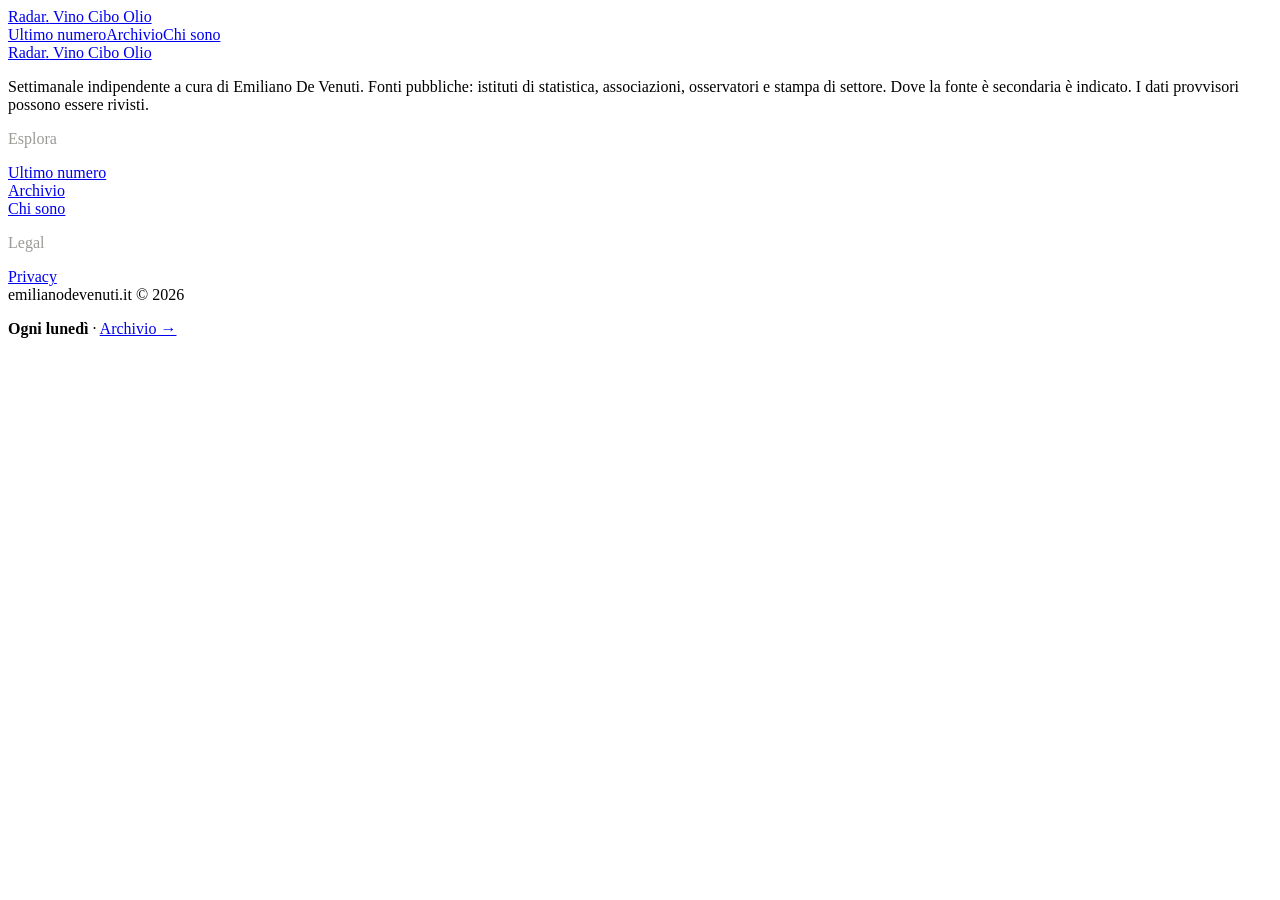
==== index.html @ ab6013a5 "Sito Radar: pagine principali" ====
<!doctype html>
<html lang="it">
<head>
<meta charset="utf-8">
<meta name="viewport" content="width=device-width,initial-scale=1,viewport-fit=cover">
<title>Radar · Vino Cibo Olio — Emiliano De Venuti</title>
<link rel="icon" href="data:image/svg+xml,%3Csvg xmlns=%27http://www.w3.org/2000/svg%27 viewBox=%270 0 32 32%27%3E%3Crect width=%2732%27 height=%2732%27 rx=%276%27 fill=%27%23fb3910%27/%3E%3Ctext x=%2716%27 y=%2723%27 font-family=%27Arial%27 font-weight=%27900%27 font-size=%2720%27 fill=%27white%27 text-anchor=%27middle%27%3ER%3C/text%3E%3C/svg%3E">
<meta property="og:title" content="Radar · Vino Cibo Olio">
<meta property="og:description" content="Ogni lunedì i numeri del mercato e la lettura di come cambia chi compra. A cura di Emiliano De Venuti.">
<meta name="description" content="Ogni lunedì i numeri della settimana su vino, cibo, olio d'oliva e turismo del gusto in Italia. Ogni dato con fonte e link. A cura di Emiliano De Venuti.">
<link rel="stylesheet" href="assets/style.css">
</head>
<body class="v-b">
<header class="top"><div class="wrap">
  <a class="brand" href="#">Radar<span>.</span> Vino Cibo Olio</a>
  <nav class="nav"><a href="#" aria-current="page">Ultimo numero</a><a href="#archivio">Archivio</a><a class="opt" href="chi-sono.html">Chi sono</a></nav>
</div></header>
<main id="main"></main>
<footer><div class="wrap">
  <div><a class="brand" href="#">Radar<span style="color:var(--accent)">.</span> Vino Cibo Olio</a>
  <p>Settimanale indipendente a cura di Emiliano De Venuti. Fonti pubbliche: istituti di statistica, associazioni, osservatori e stampa di settore. Dove la fonte è secondaria è indicato. I dati provvisori possono essere rivisti.</p></div>
  <div><div class="lab" style="color:#9a9a96">Esplora</div><p><a href="#">Ultimo numero</a><br><a href="#archivio">Archivio</a><br><a href="chi-sono.html">Chi sono</a></p></div>
  <div><div class="lab" style="color:#9a9a96">Legal</div><p><a href="privacy.html">Privacy</a><br>emilianodevenuti.it © 2026</p></div>
</div></footer>
<div class="bar"><div class="wrap"><span><b>Ogni lunedì</b> <span class="opt">· <span id="bar-no"></span></span></span><a href="#archivio">Archivio →</a></div></div>
<script src="assets/app.js"></script>
</body>
</html>
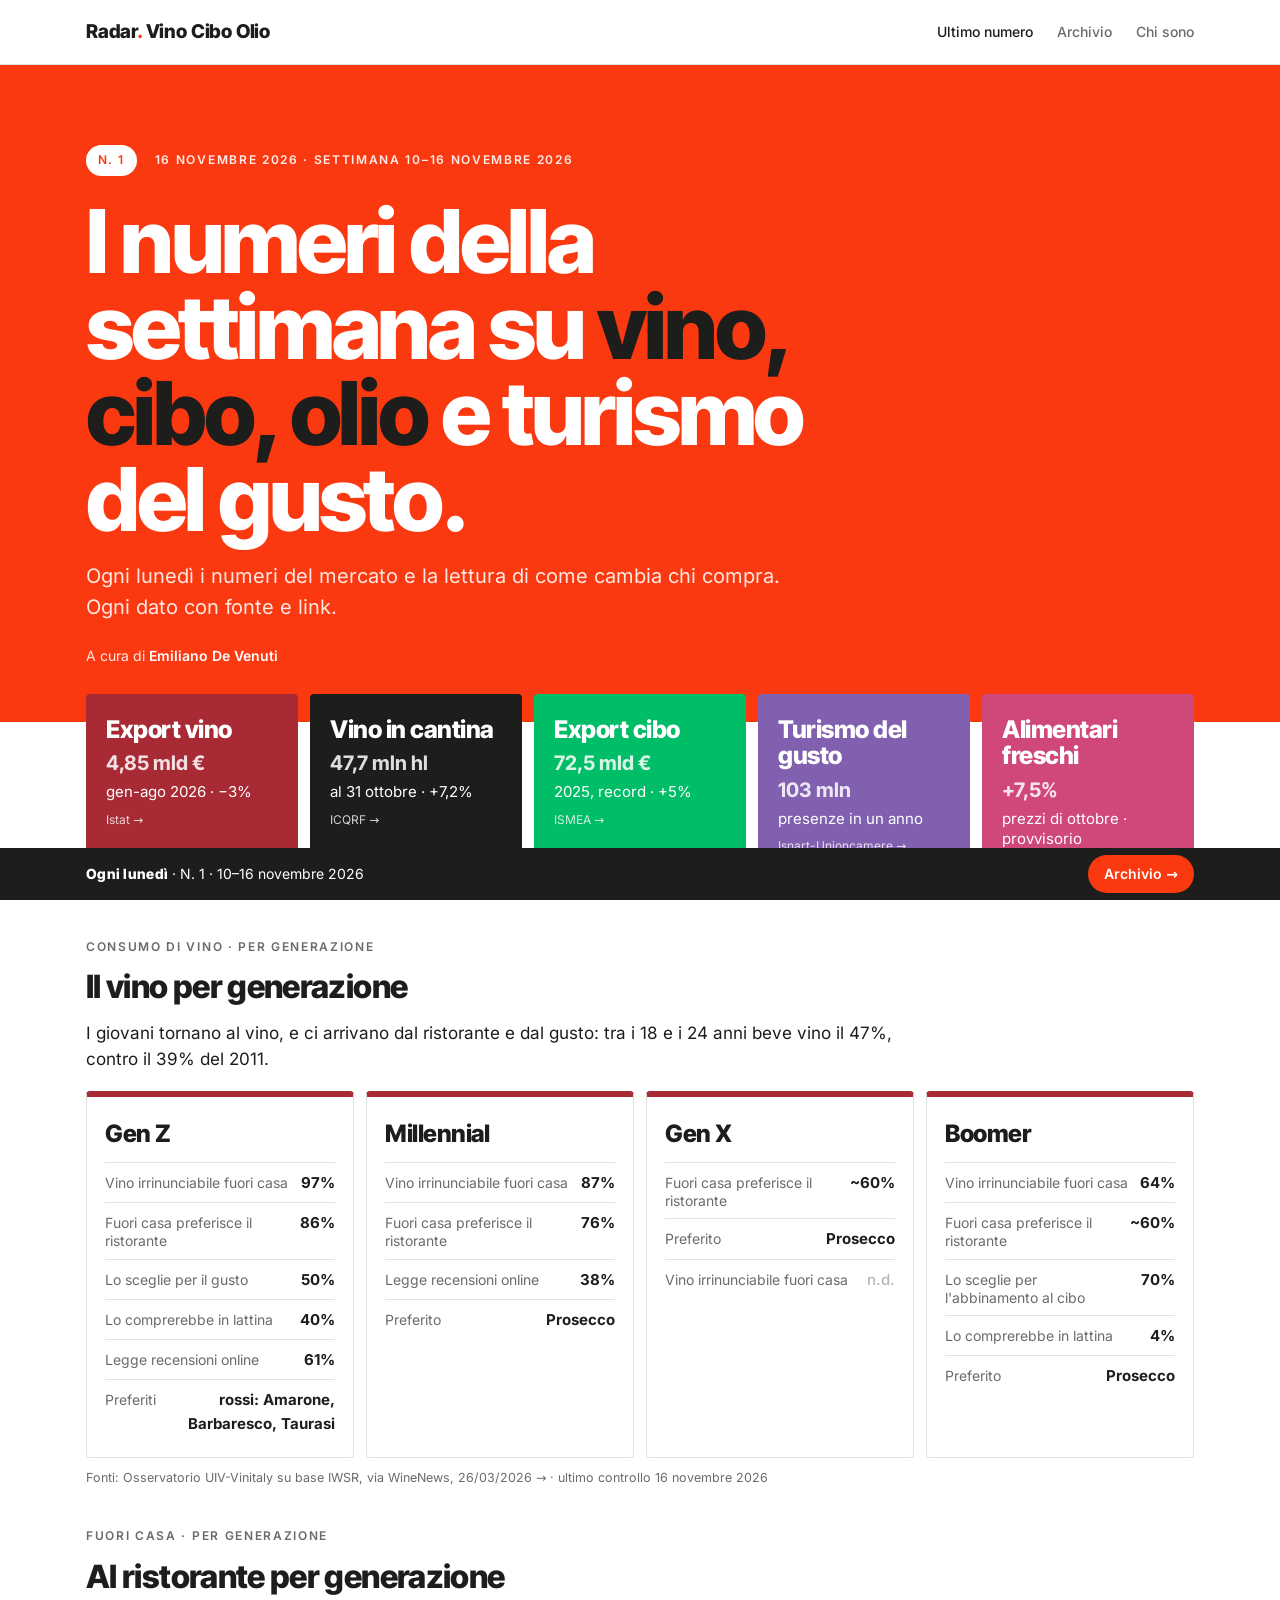
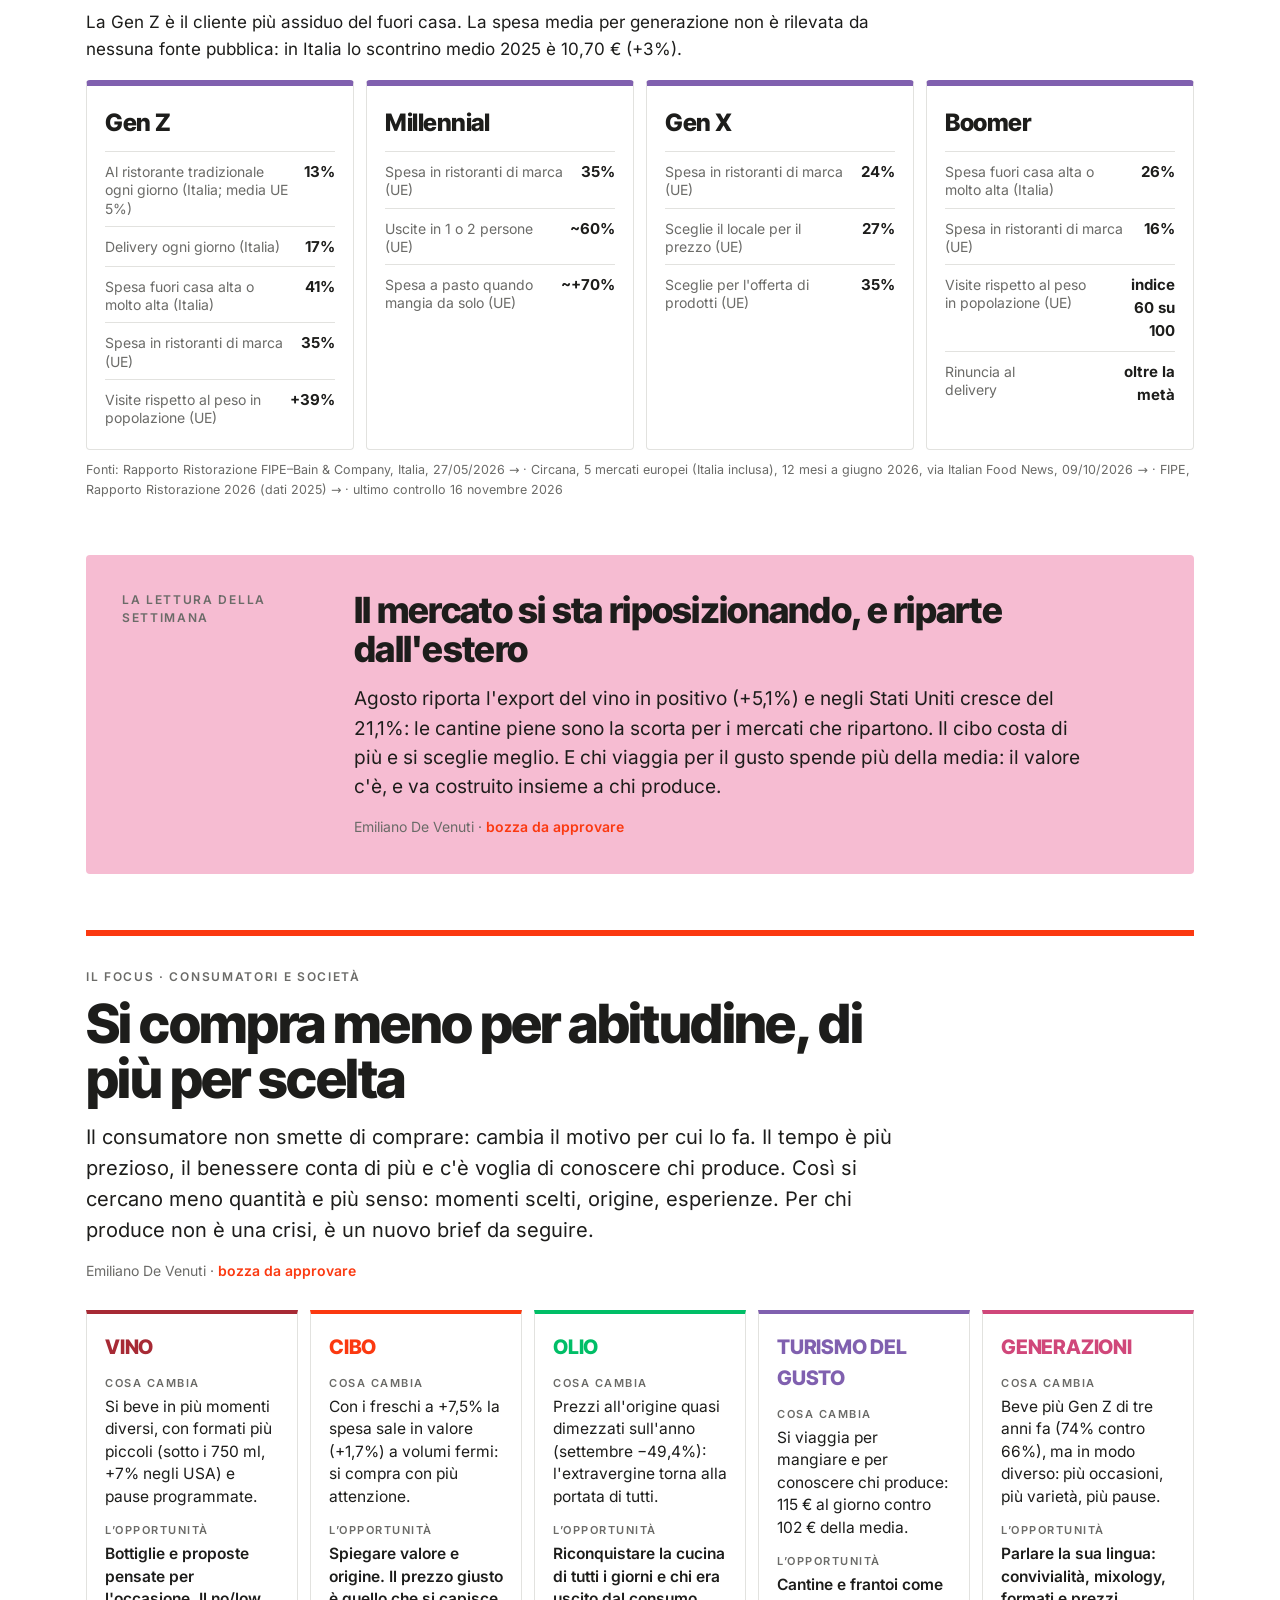
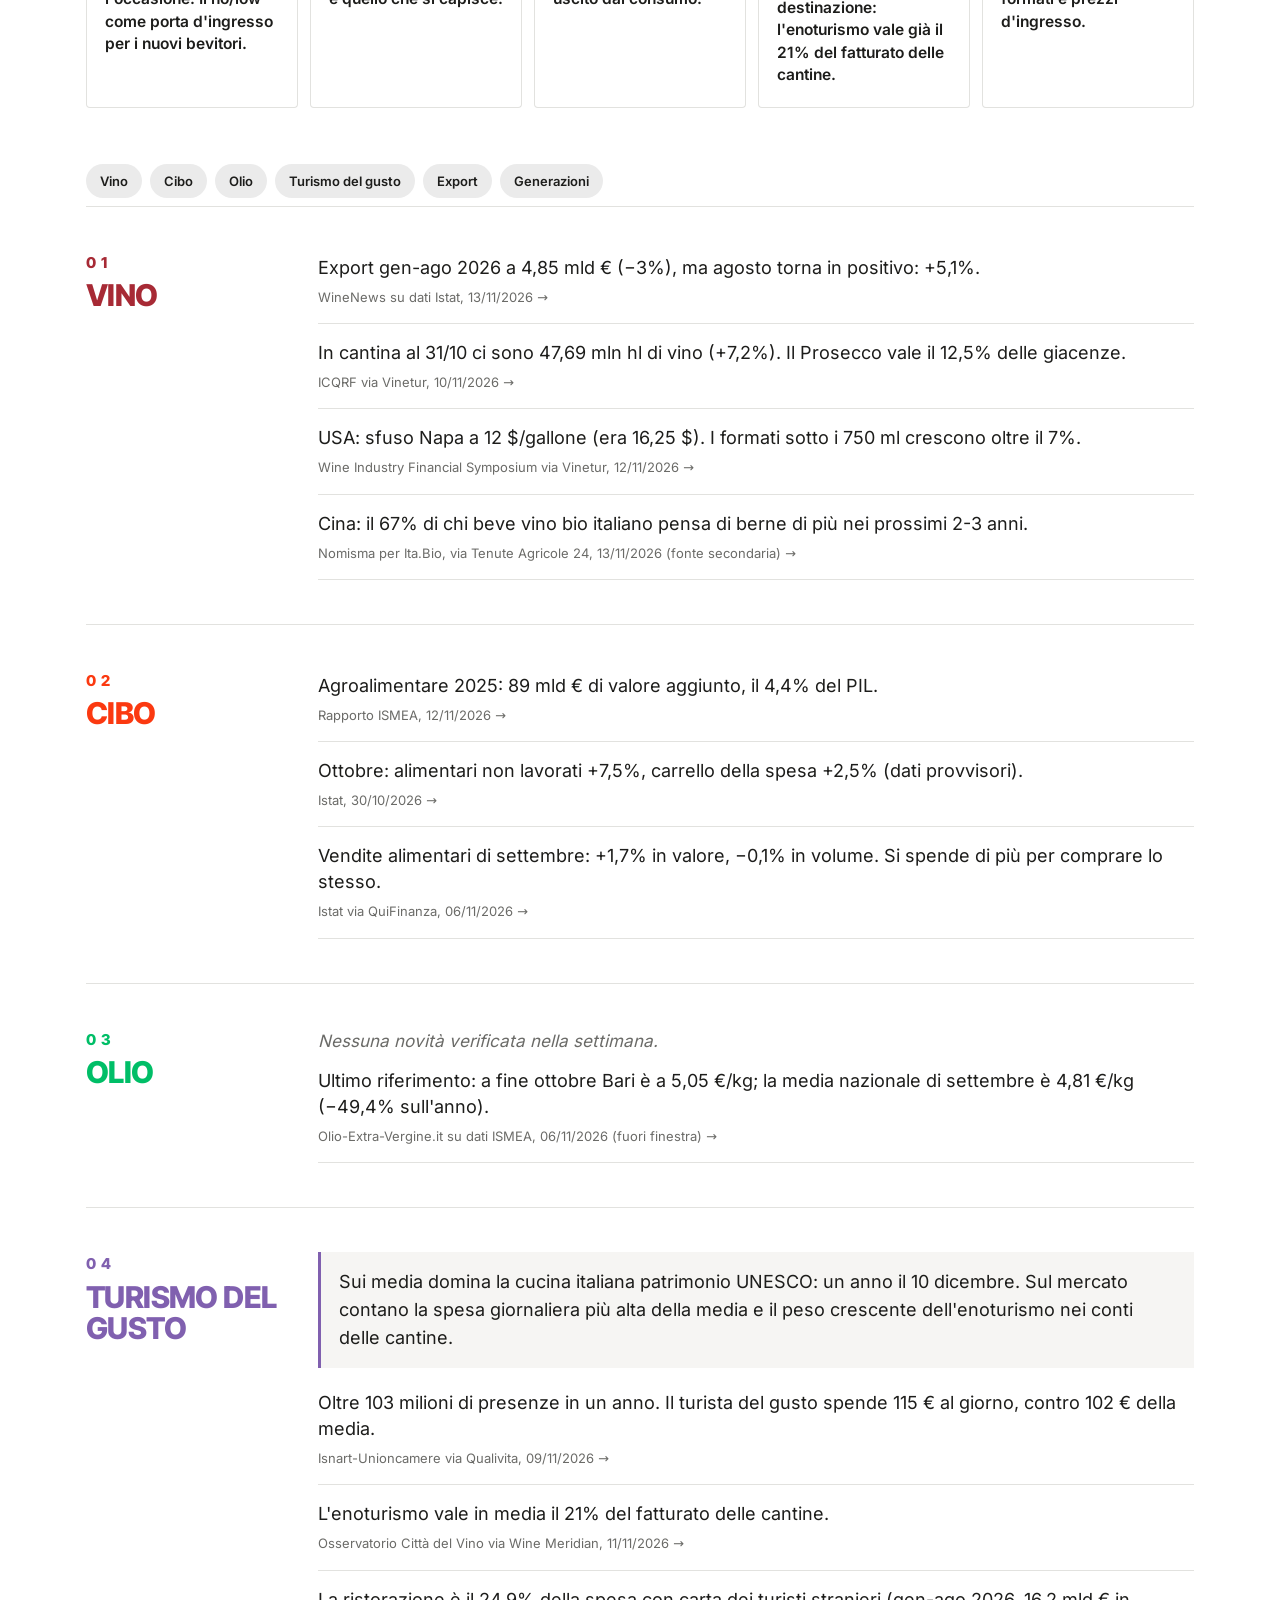
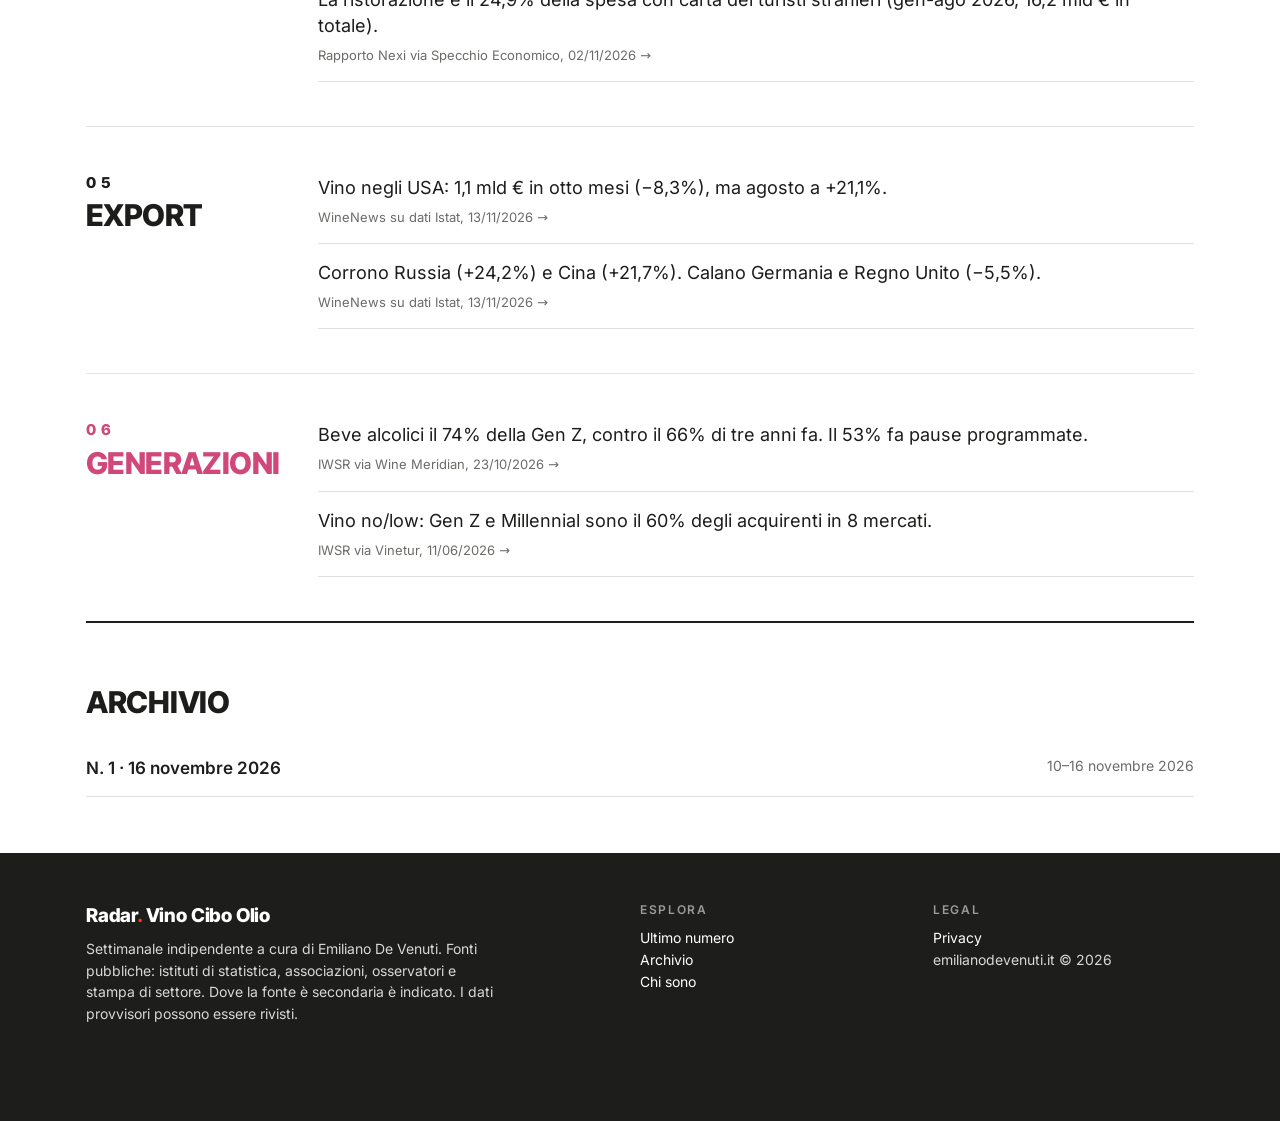
==== commit d7be2021: "Radar: aggiornamento dal foglio 2026-11-17T17:13Z" ====
--- a/index.html
+++ b/index.html
@@ -3,26 +3,192 @@
 <head>
 <meta charset="utf-8">
 <meta name="viewport" content="width=device-width,initial-scale=1,viewport-fit=cover">
-<title>Radar · Vino Cibo Olio — Emiliano De Venuti</title>
+<title>Radar · Vino Cibo Olio — mercato del vino, olio, cibo e turismo del gusto ogni lunedì</title>
 <link rel="icon" href="data:image/svg+xml,%3Csvg xmlns=%27http://www.w3.org/2000/svg%27 viewBox=%270 0 32 32%27%3E%3Crect width=%2732%27 height=%2732%27 rx=%276%27 fill=%27%23fb3910%27/%3E%3Ctext x=%2716%27 y=%2723%27 font-family=%27Arial%27 font-weight=%27900%27 font-size=%2720%27 fill=%27white%27 text-anchor=%27middle%27%3ER%3C/text%3E%3C/svg%3E">
-<meta property="og:title" content="Radar · Vino Cibo Olio">
-<meta property="og:description" content="Ogni lunedì i numeri del mercato e la lettura di come cambia chi compra. A cura di Emiliano De Venuti.">
-<meta name="description" content="Ogni lunedì i numeri della settimana su vino, cibo, olio d'oliva e turismo del gusto in Italia. Ogni dato con fonte e link. A cura di Emiliano De Venuti.">
+<!--seo-->
+<meta name="description" content="Ogni lunedì i numeri del mercato del vino, dell&#x27;agroalimentare, dell&#x27;olio d&#x27;oliva e del turismo del gusto in Italia, con la lettura di come cambiano i consumatori, generazione per generazione. Ogni dato con fonte e link. A cura di Emiliano De Venuti.">
+<meta name="keywords" content="mercato del vino, consumi di vino in Italia, export vino italiano, prezzo olio extravergine, mercato olio d&#x27;oliva, consumi alimentari, agroalimentare italiano, turismo enogastronomico, enoturismo, turismo del gusto, Gen Z e vino, consumi per generazione, ristorazione e consumi fuori casa, tendenze di consumo, comportamento del consumatore">
+<meta name="author" content="Emiliano De Venuti">
+<meta name="robots" content="index,follow">
+<link rel="canonical" href="https://emilianodevenuti.it/">
+<link rel="alternate" hreflang="it" href="https://emilianodevenuti.it/">
+<meta property="og:site_name" content="Radar · Vino Cibo Olio">
+<meta property="og:locale" content="it_IT">
+<meta property="og:type" content="website">
+<meta property="og:title" content="Radar · Vino Cibo Olio — mercato del vino, olio, cibo e turismo del gusto ogni lunedì">
+<meta property="og:description" content="Ogni lunedì i numeri del mercato del vino, dell&#x27;agroalimentare, dell&#x27;olio d&#x27;oliva e del turismo del gusto in Italia, con la lettura di come cambiano i consumatori, generazione per generazione. Ogni dato con fonte e link. A cura di Emiliano De Venuti.">
+<meta property="og:url" content="https://emilianodevenuti.it/">
+<meta property="og:image" content="https://emilianodevenuti.it/assets/og.png">
+<meta property="og:image:width" content="1200">
+<meta property="og:image:height" content="630">
+<meta name="twitter:card" content="summary_large_image">
+<meta name="twitter:title" content="Radar · Vino Cibo Olio — mercato del vino, olio, cibo e turismo del gusto ogni lunedì">
+<meta name="twitter:description" content="Ogni lunedì i numeri del mercato del vino, dell&#x27;agroalimentare, dell&#x27;olio d&#x27;oliva e del turismo del gusto in Italia, con la lettura di come cambiano i consumatori, generazione per generazione. Ogni dato con fonte e link. A cura di Emiliano De Venuti.">
+<meta name="twitter:image" content="https://emilianodevenuti.it/assets/og.png">
+<link rel="sitemap" type="application/xml" href="https://emilianodevenuti.it/sitemap.xml">
+<script type="application/ld+json">[{"@context": "https://schema.org", "@type": "WebSite", "name": "Radar · Vino Cibo Olio", "url": "https://emilianodevenuti.it/", "inLanguage": "it-IT", "description": "Ogni lunedì i numeri del mercato del vino, dell'agroalimentare, dell'olio d'oliva e del turismo del gusto in Italia, con la lettura di come cambiano i consumatori, generazione per generazione. Ogni dato con fonte e link. A cura di Emiliano De Venuti.", "author": {"@type": "Person", "name": "Emiliano De Venuti", "url": "https://emilianodevenuti.it/chi-sono.html"}}, {"@context": "https://schema.org", "@type": "NewsArticle", "headline": "Radar N. 1 · 10–16 novembre 2026: export vino, vino in cantina, export cibo", "description": "Agosto riporta l'export del vino in positivo (+5,1%) e negli Stati Uniti cresce del 21,1%: le cantine piene sono la scorta per i mercati che ripartono. Il…", "url": "https://emilianodevenuti.it/numeri/n-2026-11-16.html", "mainEntityOfPage": "https://emilianodevenuti.it/numeri/n-2026-11-16.html", "inLanguage": "it-IT", "datePublished": "2026-11-16", "dateModified": "2026-11-16", "author": {"@type": "Person", "name": "Emiliano De Venuti", "url": "https://emilianodevenuti.it/chi-sono.html"}, "publisher": {"@type": "Person", "name": "Emiliano De Venuti"}, "image": "https://emilianodevenuti.it/assets/og.png", "isPartOf": {"@type": "Periodical", "name": "Radar · Vino Cibo Olio", "url": "https://emilianodevenuti.it/"}, "keywords": "mercato del vino, consumi di vino in Italia, export vino italiano, prezzo olio extravergine, mercato olio d'oliva, consumi alimentari, agroalimentare italiano, turismo enogastronomico, enoturismo, turismo del gusto, Gen Z e vino, consumi per generazione, ristorazione e consumi fuori casa, tendenze di consumo, comportamento del consumatore"}]</script>
+<!--/seo-->
 <link rel="stylesheet" href="assets/style.css">
 </head>
 <body class="v-b">
 <header class="top"><div class="wrap">
-  <a class="brand" href="#">Radar<span>.</span> Vino Cibo Olio</a>
-  <nav class="nav"><a href="#" aria-current="page">Ultimo numero</a><a href="#archivio">Archivio</a><a class="opt" href="chi-sono.html">Chi sono</a></nav>
+  <a class="brand" href="index.html">Radar<span>.</span> Vino Cibo Olio</a>
+  <nav class="nav"><a href="index.html" aria-current="page">Ultimo numero</a><a href="index.html#archivio">Archivio</a><a class="opt" href="chi-sono.html">Chi sono</a></nav>
 </div></header>
-<main id="main"></main>
+<main id="main">
+<section class="hero"><div class="wrap">
+<div class="kick"><span class="pill">N. 1</span><span class="lab">16 novembre 2026 · settimana 10–16 novembre 2026</span></div>
+<h1>I numeri della settimana su <em>vino, cibo, olio</em> e turismo del gusto.</h1>
+<p class="sub">Ogni lunedì i numeri del mercato e la lettura di come cambia chi compra. Ogni dato con fonte e link.</p>
+<div class="by">A cura di <b>Emiliano De Venuti</b></div>
+</div></section>
+<div class="wrap"><div class="nums">
+<div class="num"><div class="n">Export vino</div><div class="v">4,85 mld €</div><div class="l">gen-ago 2026 · −3%</div><div class="s"><a href="https://winenews.it/it/vino-italiano-lexport-recupera-ancora-48-miliardi-di-euro-nei-primi-8-mesi-2026-3-sul-2025_607664/" target="_blank" rel="noopener">Istat →</a></div></div>
+<div class="num"><div class="n">Vino in cantina</div><div class="v">47,7 mln hl</div><div class="l">al 31 ottobre · +7,2%</div><div class="s"><a href="https://www.vinetur.com/en/pdf/110769/italian-wine-stocks-rose-72-to-477-million-hectoliters-on-oct-31.pdf" target="_blank" rel="noopener">ICQRF →</a></div></div>
+<div class="num"><div class="n">Export cibo</div><div class="v">72,5 mld €</div><div class="l">2025, record · +5%</div><div class="s"><a href="https://agenparl.eu/2026/11/12/rapporto-ismea-2026-lagroalimentare-italiano-cresce-ancora-e-si-conferma-motore-strategico-delleconomia-nazionale/" target="_blank" rel="noopener">ISMEA →</a></div></div>
+<div class="num"><div class="n">Turismo del gusto</div><div class="v">103 mln</div><div class="l">presenze in un anno</div><div class="s"><a href="https://www.qualivita.it/news/turismo-enogastronomico-in-italia-oltre-103-milioni-di-presenze/" target="_blank" rel="noopener">Isnart-Unioncamere →</a></div></div>
+<div class="num"><div class="n">Alimentari freschi</div><div class="v">+7,5%</div><div class="l">prezzi di ottobre · provvisorio</div><div class="s"><a href="https://www.istat.it/wp-content/uploads/2026/10/CS_Prezzi-al-consumo_Prov_Ottobre2026.pdf" target="_blank" rel="noopener">Istat →</a></div></div>
+</div></div>
+<div class="wrap"><section class="gens gens-vino"><div class="ghead"><div class="lab">Consumo di vino · per generazione</div><h2>Il vino per generazione</h2><p>I giovani tornano al vino, e ci arrivano dal ristorante e dal gusto: tra i 18 e i 24 anni beve vino il 47%, contro il 39% del 2011.</p></div><div class="ggrid">
+<article class="gcard"><h3>Gen Z</h3>
+<dl>
+<div class="nw"><dt>Vino irrinunciabile fuori casa</dt><dd>97%</dd></div>
+<div class="nw"><dt>Fuori casa preferisce il ristorante</dt><dd>86%</dd></div>
+<div class="nw"><dt>Lo sceglie per il gusto</dt><dd>50%</dd></div>
+<div class="nw"><dt>Lo comprerebbe in lattina</dt><dd>40%</dd></div>
+<div class="nw"><dt>Legge recensioni online</dt><dd>61%</dd></div>
+<div class=""><dt>Preferiti</dt><dd>rossi: Amarone, Barbaresco, Taurasi</dd></div>
+</dl>
+</article>
+<article class="gcard"><h3>Millennial</h3>
+<dl>
+<div class="nw"><dt>Vino irrinunciabile fuori casa</dt><dd>87%</dd></div>
+<div class="nw"><dt>Fuori casa preferisce il ristorante</dt><dd>76%</dd></div>
+<div class="nw"><dt>Legge recensioni online</dt><dd>38%</dd></div>
+<div class="nw"><dt>Preferito</dt><dd>Prosecco</dd></div>
+</dl>
+</article>
+<article class="gcard"><h3>Gen X</h3>
+<dl>
+<div class="nw"><dt>Fuori casa preferisce il ristorante</dt><dd>~60%</dd></div>
+<div class="nw"><dt>Preferito</dt><dd>Prosecco</dd></div>
+<div class="nd nw"><dt>Vino irrinunciabile fuori casa</dt><dd>n.d.</dd></div>
+</dl>
+</article>
+<article class="gcard"><h3>Boomer</h3>
+<dl>
+<div class="nw"><dt>Vino irrinunciabile fuori casa</dt><dd>64%</dd></div>
+<div class="nw"><dt>Fuori casa preferisce il ristorante</dt><dd>~60%</dd></div>
+<div class="nw"><dt>Lo sceglie per l&#x27;abbinamento al cibo</dt><dd>70%</dd></div>
+<div class="nw"><dt>Lo comprerebbe in lattina</dt><dd>4%</dd></div>
+<div class="nw"><dt>Preferito</dt><dd>Prosecco</dd></div>
+</dl>
+</article>
+</div>
+<div class="gsrc">Fonti: <a href="https://winenews.it/it/vinitaly-2026-i-consumatori-di-vino-crescono-grazie-ai-giovani-che-amano-i-rossi-ma-bevono-meno_585935/" target="_blank" rel="noopener">Osservatorio UIV-Vinitaly su base IWSR, via WineNews, 26/03/2026 →</a> · <span>ultimo controllo 16 novembre 2026</span></div></section></div>
+<div class="wrap"><section class="gens gens-ristorante"><div class="ghead"><div class="lab">Fuori casa · per generazione</div><h2>Al ristorante per generazione</h2><p>La Gen Z è il cliente più assiduo del fuori casa. La spesa media per generazione non è rilevata da nessuna fonte pubblica: in Italia lo scontrino medio 2025 è 10,70 € (+3%).</p></div><div class="ggrid">
+<article class="gcard"><h3>Gen Z</h3>
+<dl>
+<div class="nw"><dt>Al ristorante tradizionale ogni giorno (Italia; media UE 5%)</dt><dd>13%</dd></div>
+<div class="nw"><dt>Delivery ogni giorno (Italia)</dt><dd>17%</dd></div>
+<div class="nw"><dt>Spesa fuori casa alta o molto alta (Italia)</dt><dd>41%</dd></div>
+<div class="nw"><dt>Spesa in ristoranti di marca (UE)</dt><dd>35%</dd></div>
+<div class="nw"><dt>Visite rispetto al peso in popolazione (UE)</dt><dd>+39%</dd></div>
+</dl>
+</article>
+<article class="gcard"><h3>Millennial</h3>
+<dl>
+<div class="nw"><dt>Spesa in ristoranti di marca (UE)</dt><dd>35%</dd></div>
+<div class="nw"><dt>Uscite in 1 o 2 persone (UE)</dt><dd>~60%</dd></div>
+<div class="nw"><dt>Spesa a pasto quando mangia da solo (UE)</dt><dd>~+70%</dd></div>
+</dl>
+</article>
+<article class="gcard"><h3>Gen X</h3>
+<dl>
+<div class="nw"><dt>Spesa in ristoranti di marca (UE)</dt><dd>24%</dd></div>
+<div class="nw"><dt>Sceglie il locale per il prezzo (UE)</dt><dd>27%</dd></div>
+<div class="nw"><dt>Sceglie per l&#x27;offerta di prodotti (UE)</dt><dd>35%</dd></div>
+</dl>
+</article>
+<article class="gcard"><h3>Boomer</h3>
+<dl>
+<div class="nw"><dt>Spesa fuori casa alta o molto alta (Italia)</dt><dd>26%</dd></div>
+<div class="nw"><dt>Spesa in ristoranti di marca (UE)</dt><dd>16%</dd></div>
+<div class=""><dt>Visite rispetto al peso in popolazione (UE)</dt><dd>indice 60 su 100</dd></div>
+<div class=""><dt>Rinuncia al delivery</dt><dd>oltre la metà</dd></div>
+</dl>
+</article>
+</div>
+<div class="gsrc">Fonti: <a href="https://www.bain.com/it/about-bain/media-center/press-releases/italy/2023222/Ristorazione-gen-z-sul-podio-della-spesa-in-europa-ma-attesa-contrazione-dei-consumi/" target="_blank" rel="noopener">Rapporto Ristorazione FIPE–Bain &amp; Company, Italia, 27/05/2026 →</a> · <a href="https://www.italianfoodnews.it/2026/10/09/ristorazione-in-europa-i-giovani-cambiano-le-regole-del-mercato/" target="_blank" rel="noopener">Circana, 5 mercati europei (Italia inclusa), 12 mesi a giugno 2026, via Italian Food News, 09/10/2026 →</a> · <a href="https://www.fipe.it/wp-content/uploads/2026/04/Sintesi-per-la-stampa.pdf" target="_blank" rel="noopener">FIPE, Rapporto Ristorazione 2026 (dati 2025) →</a> · <span>ultimo controllo 16 novembre 2026</span></div></section></div>
+<div class="wrap"><section class="read"><div class="lab">La lettura della settimana</div><div><h2>Il mercato si sta riposizionando, e riparte dall&#x27;estero</h2><p>Agosto riporta l&#x27;export del vino in positivo (+5,1%) e negli Stati Uniti cresce del 21,1%: le cantine piene sono la scorta per i mercati che ripartono. Il cibo costa di più e si sceglie meglio. E chi viaggia per il gusto spende più della media: il valore c&#x27;è, e va costruito insieme a chi produce.</p><div class="sign">Emiliano De Venuti · <span class="draft">bozza da approvare</span></div></div></section></div>
+<div class="wrap"><section class="focus" id="focus"><div class="fhead"><div class="lab">Il focus · Consumatori e società</div><h2>Si compra meno per abitudine, di più per scelta</h2><p>Il consumatore non smette di comprare: cambia il motivo per cui lo fa. Il tempo è più prezioso, il benessere conta di più e c&#x27;è voglia di conoscere chi produce. Così si cercano meno quantità e più senso: momenti scelti, origine, esperienze. Per chi produce non è una crisi, è un nuovo brief da seguire.</p><div class="sign">Emiliano De Venuti · <span class="draft">bozza da approvare</span></div></div><div class="fgrid">
+<article class="fcard" style="--sc:var(--c-vino)"><h3>Vino</h3><div class="lab">Cosa cambia</div><p>Si beve in più momenti diversi, con formati più piccoli (sotto i 750 ml, +7% negli USA) e pause programmate.</p><div class="lab">L’opportunità</div><p class="op">Bottiglie e proposte pensate per l&#x27;occasione. Il no/low come porta d&#x27;ingresso per i nuovi bevitori.</p></article>
+<article class="fcard" style="--sc:var(--c-cibo)"><h3>Cibo</h3><div class="lab">Cosa cambia</div><p>Con i freschi a +7,5% la spesa sale in valore (+1,7%) a volumi fermi: si compra con più attenzione.</p><div class="lab">L’opportunità</div><p class="op">Spiegare valore e origine. Il prezzo giusto è quello che si capisce.</p></article>
+<article class="fcard" style="--sc:var(--c-olio)"><h3>Olio</h3><div class="lab">Cosa cambia</div><p>Prezzi all&#x27;origine quasi dimezzati sull&#x27;anno (settembre −49,4%): l&#x27;extravergine torna alla portata di tutti.</p><div class="lab">L’opportunità</div><p class="op">Riconquistare la cucina di tutti i giorni e chi era uscito dal consumo.</p></article>
+<article class="fcard" style="--sc:var(--c-turismo)"><h3>Turismo del gusto</h3><div class="lab">Cosa cambia</div><p>Si viaggia per mangiare e per conoscere chi produce: 115 € al giorno contro 102 € della media.</p><div class="lab">L’opportunità</div><p class="op">Cantine e frantoi come destinazione: l&#x27;enoturismo vale già il 21% del fatturato delle cantine.</p></article>
+<article class="fcard" style="--sc:var(--c-generazioni)"><h3>Generazioni</h3><div class="lab">Cosa cambia</div><p>Beve più Gen Z di tre anni fa (74% contro 66%), ma in modo diverso: più occasioni, più varietà, più pause.</p><div class="lab">L’opportunità</div><p class="op">Parlare la sua lingua: convivialità, mixology, formati e prezzi d&#x27;ingresso.</p></article>
+</div></section></div>
+<div class="wrap"><nav class="toc" aria-label="Sezioni">
+<a href="#s-vino">Vino</a>
+<a href="#s-cibo">Cibo</a>
+<a href="#s-olio">Olio</a>
+<a href="#s-turismo">Turismo del gusto</a>
+<a href="#s-export">Export</a>
+<a href="#s-generazioni">Generazioni</a>
+</nav>
+<section class="sec" id="s-vino" style="--sc:var(--c-vino)"><div class="h"><div class="no">0 1</div><h3>Vino</h3></div><div>
+<ul class="items">
+<li><div class="t">Export gen-ago 2026 a 4,85 mld € (−3%), ma agosto torna in positivo: +5,1%.</div><div class="src"><a href="https://winenews.it/it/vino-italiano-lexport-recupera-ancora-48-miliardi-di-euro-nei-primi-8-mesi-2026-3-sul-2025_607664/" target="_blank" rel="noopener">WineNews su dati Istat, 13/11/2026 →</a></div></li>
+<li><div class="t">In cantina al 31/10 ci sono 47,69 mln hl di vino (+7,2%). Il Prosecco vale il 12,5% delle giacenze.</div><div class="src"><a href="https://www.vinetur.com/en/pdf/110769/italian-wine-stocks-rose-72-to-477-million-hectoliters-on-oct-31.pdf" target="_blank" rel="noopener">ICQRF via Vinetur, 10/11/2026 →</a></div></li>
+<li><div class="t">USA: sfuso Napa a 12 $/gallone (era 16,25 $). I formati sotto i 750 ml crescono oltre il 7%.</div><div class="src"><a href="https://vinetur.com/en/20261112110905/analysts-say-the-us-wine-market-is-showing-early-signs-of-recovery.html" target="_blank" rel="noopener">Wine Industry Financial Symposium via Vinetur, 12/11/2026 →</a></div></li>
+<li><div class="t">Cina: il 67% di chi beve vino bio italiano pensa di berne di più nei prossimi 2-3 anni.</div><div class="src"><a href="https://www.tenuteagricole24.it/trend-del-vino-in-italia-settimana-dal-9-al-13-novembre-2026/" target="_blank" rel="noopener">Nomisma per Ita.Bio, via Tenute Agricole 24, 13/11/2026 (fonte secondaria) →</a></div></li>
+</ul>
+</div></section>
+<section class="sec" id="s-cibo" style="--sc:var(--c-cibo)"><div class="h"><div class="no">0 2</div><h3>Cibo</h3></div><div>
+<ul class="items">
+<li><div class="t">Agroalimentare 2025: 89 mld € di valore aggiunto, il 4,4% del PIL.</div><div class="src"><a href="https://agenparl.eu/2026/11/12/rapporto-ismea-2026-lagroalimentare-italiano-cresce-ancora-e-si-conferma-motore-strategico-delleconomia-nazionale/" target="_blank" rel="noopener">Rapporto ISMEA, 12/11/2026 →</a></div></li>
+<li><div class="t">Ottobre: alimentari non lavorati +7,5%, carrello della spesa +2,5% (dati provvisori).</div><div class="src"><a href="https://www.istat.it/wp-content/uploads/2026/10/CS_Prezzi-al-consumo_Prov_Ottobre2026.pdf" target="_blank" rel="noopener">Istat, 30/10/2026 →</a></div></li>
+<li><div class="t">Vendite alimentari di settembre: +1,7% in valore, −0,1% in volume. Si spende di più per comprare lo stesso.</div><div class="src"><a href="https://quifinanza.it/osservatorio-prezzi/inflazione-alimenti-non-trasformati-ottobre-2026/1023147/" target="_blank" rel="noopener">Istat via QuiFinanza, 06/11/2026 →</a></div></li>
+</ul>
+</div></section>
+<section class="sec" id="s-olio" style="--sc:var(--c-olio)"><div class="h"><div class="no">0 3</div><h3>Olio</h3></div><div>
+<p class="none">Nessuna novità verificata nella settimana.</p>
+<ul class="items">
+<li><div class="t">Ultimo riferimento: a fine ottobre Bari è a 5,05 €/kg; la media nazionale di settembre è 4,81 €/kg (−49,4% sull&#x27;anno).</div><div class="src"><a href="https://www.olio-extra-vergine.it/prezzi-olio-aggiornati-al-6-novembre-2026-il-rialzo-di-bari-puo-anticipare-un-inversione-di-tendenza" target="_blank" rel="noopener">Olio-Extra-Vergine.it su dati ISMEA, 06/11/2026 (fuori finestra) →</a></div></li>
+</ul>
+</div></section>
+<section class="sec" id="s-turismo" style="--sc:var(--c-turismo)"><div class="h"><div class="no">0 4</div><h3>Turismo del gusto</h3></div><div>
+<p class="abs">Sui media domina la cucina italiana patrimonio UNESCO: un anno il 10 dicembre. Sul mercato contano la spesa giornaliera più alta della media e il peso crescente dell&#x27;enoturismo nei conti delle cantine.</p>
+<ul class="items">
+<li><div class="t">Oltre 103 milioni di presenze in un anno. Il turista del gusto spende 115 € al giorno, contro 102 € della media.</div><div class="src"><a href="https://www.qualivita.it/news/turismo-enogastronomico-in-italia-oltre-103-milioni-di-presenze/" target="_blank" rel="noopener">Isnart-Unioncamere via Qualivita, 09/11/2026 →</a></div></li>
+<li><div class="t">L&#x27;enoturismo vale in media il 21% del fatturato delle cantine.</div><div class="src"><a href="https://www.winemeridian.com/news/enoturismo-esperienze-riconoscibili-sfida-territori-novembre-2026/" target="_blank" rel="noopener">Osservatorio Città del Vino via Wine Meridian, 11/11/2026 →</a></div></li>
+<li><div class="t">La ristorazione è il 24,9% della spesa con carta dei turisti stranieri (gen-ago 2026, 16,2 mld € in totale).</div><div class="src"><a href="https://www.specchioeconomico.com/turismo-italia-spesa-stranieri-2026-rapporto-nexi" target="_blank" rel="noopener">Rapporto Nexi via Specchio Economico, 02/11/2026 →</a></div></li>
+</ul>
+</div></section>
+<section class="sec" id="s-export" style="--sc:var(--c-export)"><div class="h"><div class="no">0 5</div><h3>Export</h3></div><div>
+<ul class="items">
+<li><div class="t">Vino negli USA: 1,1 mld € in otto mesi (−8,3%), ma agosto a +21,1%.</div><div class="src"><a href="https://winenews.it/it/vino-italiano-lexport-recupera-ancora-48-miliardi-di-euro-nei-primi-8-mesi-2026-3-sul-2025_607664/" target="_blank" rel="noopener">WineNews su dati Istat, 13/11/2026 →</a></div></li>
+<li><div class="t">Corrono Russia (+24,2%) e Cina (+21,7%). Calano Germania e Regno Unito (−5,5%).</div><div class="src"><a href="https://winenews.it/it/vino-italiano-lexport-recupera-ancora-48-miliardi-di-euro-nei-primi-8-mesi-2026-3-sul-2025_607664/" target="_blank" rel="noopener">WineNews su dati Istat, 13/11/2026 →</a></div></li>
+</ul>
+</div></section>
+<section class="sec" id="s-generazioni" style="--sc:var(--c-generazioni)"><div class="h"><div class="no">0 6</div><h3>Generazioni</h3></div><div>
+<ul class="items">
+<li><div class="t">Beve alcolici il 74% della Gen Z, contro il 66% di tre anni fa. Il 53% fa pause programmate.</div><div class="src"><a href="https://www.winemeridian.com/english-news/gen-z-drinks-as-much-as-adults-but-wine-loses-ground-september-2026/" target="_blank" rel="noopener">IWSR via Wine Meridian, 23/10/2026 →</a></div></li>
+<li><div class="t">Vino no/low: Gen Z e Millennial sono il 60% degli acquirenti in 8 mercati.</div><div class="src"><a href="https://www.vinetur.com/en/20260611102522/younger-drinkers-propel-global-demand-for-no-and-low-alcohol-wine.html" target="_blank" rel="noopener">IWSR via Vinetur, 11/06/2026 →</a></div></li>
+</ul>
+</div></section>
+</div>
+<div class="wrap"><section class="arch" id="archivio"><h2>Archivio</h2><ol>
+<li><a href="numeri/n-2026-11-16.html"><span class="t">N. 1 · 16 novembre 2026</span><span class="w">10–16 novembre 2026</span></a></li>
+</ol></section></div>
+</main>
 <footer><div class="wrap">
-  <div><a class="brand" href="#">Radar<span style="color:var(--accent)">.</span> Vino Cibo Olio</a>
+  <div><a class="brand" href="index.html">Radar<span style="color:var(--accent)">.</span> Vino Cibo Olio</a>
   <p>Settimanale indipendente a cura di Emiliano De Venuti. Fonti pubbliche: istituti di statistica, associazioni, osservatori e stampa di settore. Dove la fonte è secondaria è indicato. I dati provvisori possono essere rivisti.</p></div>
-  <div><div class="lab" style="color:#9a9a96">Esplora</div><p><a href="#">Ultimo numero</a><br><a href="#archivio">Archivio</a><br><a href="chi-sono.html">Chi sono</a></p></div>
+  <div><div class="lab" style="color:#9a9a96">Esplora</div><p><a href="index.html">Ultimo numero</a><br><a href="index.html#archivio">Archivio</a><br><a href="chi-sono.html">Chi sono</a></p></div>
   <div><div class="lab" style="color:#9a9a96">Legal</div><p><a href="privacy.html">Privacy</a><br>emilianodevenuti.it © 2026</p></div>
 </div></footer>
-<div class="bar"><div class="wrap"><span><b>Ogni lunedì</b> <span class="opt">· <span id="bar-no"></span></span></span><a href="#archivio">Archivio →</a></div></div>
+<div class="bar"><div class="wrap"><span><b>Ogni lunedì</b> <span class="opt">· N. 1 · 10–16 novembre 2026</span></span><a href="index.html#archivio">Archivio →</a></div></div>
 <script src="assets/app.js"></script>
 </body>
 </html>
--- a/assets/style.css
+++ b/assets/style.css
@@ -0,0 +1,213 @@
+@font-face{font-family:'Inter';font-style:normal;font-weight:400;font-display:swap;src:url(fonts/inter-latin-400-normal.woff2) format('woff2')}
+@font-face{font-family:'Inter';font-style:normal;font-weight:500;font-display:swap;src:url(fonts/inter-latin-500-normal.woff2) format('woff2')}
+@font-face{font-family:'Inter';font-style:normal;font-weight:600;font-display:swap;src:url(fonts/inter-latin-600-normal.woff2) format('woff2')}
+@font-face{font-family:'Inter';font-style:normal;font-weight:700;font-display:swap;src:url(fonts/inter-latin-700-normal.woff2) format('woff2')}
+@font-face{font-family:'Inter Tight';font-style:normal;font-weight:700;font-display:swap;src:url(fonts/inter-tight-latin-700-normal.woff2) format('woff2')}
+@font-face{font-family:'Inter Tight';font-style:normal;font-weight:800;font-display:swap;src:url(fonts/inter-tight-latin-800-normal.woff2) format('woff2')}
+/* Radar — Emiliano De Venuti. Due varianti: .v-a (editoriale bianco) e .v-b (colore). */
+:root{
+  --ink:#1d1d1b; --muted:#6b6b68; --paper:#ffffff; --grey:#ebebeb; --line:#e2e2df;
+  --red:#fb3910; --wine:#a72a35; --green:#00be67; --purple:#8060af; --pink:#f6bcd2;
+  --accent:var(--red);
+  --c-vino:var(--wine); --c-cibo:var(--red); --c-olio:var(--green); --c-turismo:var(--purple); --c-export:var(--ink); --c-generazioni:#d0477a;
+  --f:"Inter",system-ui,-apple-system,"Segoe UI",Arial,sans-serif;
+  --f-brand:"Inter Tight","Inter",system-ui,sans-serif;
+  color-scheme:light;
+}
+*{box-sizing:border-box}
+html{scroll-behavior:smooth}
+body{margin:0;background:var(--paper);color:var(--ink);font-family:var(--f);font-size:17px;line-height:1.55;-webkit-font-smoothing:antialiased}
+a{color:inherit}
+.wrap{max-width:1140px;margin:0 auto;padding:0 max(16px,env(safe-area-inset-left))}
+.lab{font-size:12px;font-weight:600;letter-spacing:.14em;text-transform:uppercase;color:var(--muted)}
+
+/* barra in alto */
+.top{position:sticky;top:0;z-index:10;background:rgba(255,255,255,.94);backdrop-filter:blur(8px);border-bottom:1px solid var(--line)}
+.top .wrap{display:flex;align-items:center;justify-content:space-between;gap:16px;height:64px}
+.brand{font-family:var(--f-brand);font-weight:800;font-size:19px;letter-spacing:-.01em;text-decoration:none;white-space:nowrap}
+.brand span{color:var(--accent)}
+.nav{display:flex;gap:24px;font-size:14px;font-weight:500}
+.nav a{text-decoration:none;color:var(--muted);white-space:nowrap}
+.v-b .hero .lab{color:rgba(255,255,255,.9)}
+.nav a:hover,.nav a[aria-current]{color:var(--ink)}
+
+/* hero */
+.hero{padding:72px 0 40px}
+.hero .kick{display:flex;flex-wrap:wrap;gap:10px 18px;align-items:center}
+.pill{display:inline-block;font-size:12px;font-weight:600;letter-spacing:.12em;text-transform:uppercase;padding:6px 12px;border-radius:999px;background:var(--ink);color:#fff}
+.hero h1{font-family:var(--f-brand);font-weight:800;font-size:clamp(40px,7.2vw,88px);line-height:.98;letter-spacing:-.035em;margin:22px 0 18px;max-width:14ch}
+.hero h1 em{font-style:normal;color:var(--accent)}
+.hero p.sub{font-size:20px;color:var(--muted);max-width:56ch;margin:0}
+.by{margin-top:22px;font-size:14px;color:var(--muted)}
+.by b{color:var(--ink);font-weight:600}
+
+/* numeri della settimana */
+.nums{display:grid;grid-template-columns:repeat(5,1fr);border-top:2px solid var(--ink);border-bottom:1px solid var(--line);margin:24px 0 8px}
+.num{padding:26px 18px 24px 0;min-width:0}
+.num+.num{padding-left:18px;border-left:1px solid var(--line)}
+.num .n{font-family:var(--f-brand);font-weight:800;font-size:clamp(20px,1.9vw,25px);overflow-wrap:anywhere;hyphens:auto;line-height:1.08;letter-spacing:-.02em}
+.num .v{margin-top:10px;font-family:var(--f-brand);font-weight:700;font-size:20px;line-height:1.1;opacity:.85}
+.num .d{display:inline-block;margin-top:10px;font-size:13px;font-weight:600}
+.num .l{margin-top:8px;font-size:15px;line-height:1.35}
+.num .s{margin-top:8px;font-size:12px;color:var(--muted)}
+.num .s a{text-decoration:none}
+
+/* lettura */
+.read{margin:56px 0;display:grid;grid-template-columns:200px 1fr;gap:32px;align-items:start}
+.read h2{font-family:var(--f-brand);font-weight:800;font-size:clamp(26px,3vw,36px);line-height:1.1;letter-spacing:-.02em;margin:0 0 14px}
+.read p{font-size:19px;margin:0;max-width:62ch}
+.read .sign{margin-top:14px;font-size:14px;color:var(--muted)}
+.draft{color:var(--red);font-weight:600}
+
+/* indice sezioni */
+.toc{display:flex;flex-wrap:wrap;gap:8px;margin:8px 0 8px}
+.toc a{text-decoration:none;font-size:13px;font-weight:600;padding:7px 14px;border-radius:999px;border:1px solid var(--line)}
+.toc a:hover{border-color:var(--ink)}
+
+/* sezioni */
+.sec{display:grid;grid-template-columns:200px 1fr;gap:32px;padding:44px 0;border-top:1px solid var(--line);scroll-margin-top:80px}
+.sec .h{position:relative}
+.sec .no{font-family:var(--f-brand);font-weight:800;font-size:15px;letter-spacing:.08em;color:var(--sc)}
+.sec h3{font-family:var(--f-brand);font-weight:800;font-size:30px;line-height:1.05;letter-spacing:-.02em;margin:6px 0 0;text-transform:uppercase}
+.sec .abs{font-size:18px;margin:0 0 18px;padding:16px 18px;background:#f6f5f3;border-left:3px solid var(--sc)}
+.items{list-style:none;margin:0;padding:0}
+.items li{padding:16px 0;border-bottom:1px solid var(--line);display:grid;gap:6px}
+.items li:first-child{padding-top:4px}
+.items .t{font-size:18px;line-height:1.45}
+.items .src{font-size:13px;color:var(--muted)}
+.items .src a{text-decoration:none;color:var(--muted)}
+.items .src a:hover{color:var(--sc)}
+.none{color:var(--muted);font-style:italic;margin:0 0 10px}
+
+/* archivio */
+.arch{padding:56px 0;border-top:2px solid var(--ink)}
+.arch h2{font-family:var(--f-brand);font-weight:800;font-size:30px;margin:0 0 16px;text-transform:uppercase;letter-spacing:-.01em}
+.arch ol{list-style:none;margin:0;padding:0}
+.arch a{display:flex;justify-content:space-between;gap:16px;padding:14px 0;border-bottom:1px solid var(--line);text-decoration:none}
+.arch a:hover .t{color:var(--accent)}
+.arch .t{font-weight:600}
+.arch .w{color:var(--muted);font-size:14px;white-space:nowrap}
+
+footer{background:var(--ink);color:#d8d8d4;padding:48px 0 96px;font-size:14px}
+footer .wrap{display:grid;grid-template-columns:2fr 1fr 1fr;gap:32px}
+footer .brand{color:#fff}
+footer a{color:#fff;text-decoration:none}
+footer p{margin:8px 0 0;max-width:46ch}
+
+/* barra fissa in basso, come vinoforum.it */
+.bar{position:fixed;left:0;right:0;bottom:0;z-index:20;background:var(--ink);color:#fff}
+.bar .wrap{display:flex;align-items:center;justify-content:space-between;gap:16px;height:52px;font-size:14px}
+.bar b{font-family:var(--f-brand);font-weight:800;letter-spacing:.02em}
+.bar a{color:#fff;text-decoration:none;font-weight:600;background:var(--accent);padding:8px 16px;border-radius:999px;white-space:nowrap}
+
+/* ===== Variante B: colore ===== */
+.v-b .hero{background:var(--red);color:#fff;padding:80px 0 56px}
+.v-b .hero h1 em{color:var(--ink)}
+.v-b .hero p.sub,.v-b .hero .by{color:rgba(255,255,255,.88)}
+.v-b .hero .by b{color:#fff}
+.v-b .pill{background:#fff;color:var(--red)}
+.v-b .nums{border:0;gap:12px;margin-top:-28px;position:relative}
+.v-b .num{padding:22px 20px;border:0!important;border-radius:4px;color:#fff;background:var(--tile)}
+.v-b .num .v{color:#fff}
+.v-b .num .s,.v-b .num .s a{color:rgba(255,255,255,.8)}
+.v-b .num:nth-child(1){--tile:var(--wine)}
+.v-b .num:nth-child(2){--tile:var(--ink)}
+.v-b .num:nth-child(3){--tile:var(--green)}
+.v-b .num:nth-child(4){--tile:var(--purple)}
+.v-b .num:nth-child(5){--tile:#d0477a}
+.v-b .read{background:var(--pink);padding:36px;border-radius:4px}
+.v-b .sec h3{color:var(--sc)}
+.v-b .toc a{border:0;background:var(--grey)}
+
+@media (max-width:900px){
+  .nums{grid-template-columns:1fr 1fr}
+  .num:nth-child(odd){padding-left:0;border-left:0}
+  .num{border-top:1px solid var(--line)}
+  .v-b .num{border-top:0}
+  .read,.sec{grid-template-columns:1fr;gap:12px}
+  footer .wrap{grid-template-columns:1fr}
+}
+@media (max-width:560px){
+  body{font-size:16px}
+  .nav{gap:14px}
+  .nav .opt{display:none}
+  .hero{padding:44px 0 28px}
+  .v-b .hero{padding:48px 0 48px}
+  .nums{grid-template-columns:1fr 1fr}
+  .num .n{font-size:20px}
+  .num .v{font-size:17px}
+  .num .l{font-size:14px}
+  .num:nth-child(even){padding-left:14px;border-left:1px solid var(--line)}
+  .v-b .num,.v-b .num+.num{padding:16px 14px;border-left:0}
+  .nav a:first-child{display:none}
+  .items .t{font-size:17px}
+  .read p{font-size:17px}
+  .v-b .read{padding:24px}
+  .bar .wrap span.opt{display:none}
+}
+
+/* focus comportamento: il cuore del sito */
+.focus{margin:8px 0 56px;border-top:6px solid var(--ink);padding-top:32px}
+.fhead{max-width:820px}
+.focus h2{font-family:var(--f-brand);font-weight:800;font-size:clamp(32px,4.4vw,54px);line-height:1.02;letter-spacing:-.03em;margin:10px 0 16px}
+.focus .fhead p{font-size:20px;margin:0}
+.focus .sign{margin-top:14px;font-size:14px;color:var(--muted)}
+.fgrid{display:grid;grid-template-columns:repeat(auto-fit,minmax(200px,1fr));gap:12px;margin-top:28px}
+.fcard{border-top:4px solid var(--sc);background:#f6f5f3;padding:18px 18px 20px;border-radius:0 0 4px 4px;min-width:0}
+.fcard h3{font-family:var(--f-brand);font-weight:800;font-size:20px;margin:0 0 12px;color:var(--sc);text-transform:uppercase;letter-spacing:-.01em}
+.fcard .lab{font-size:11px}
+.fcard p{margin:4px 0 14px;font-size:15.5px;line-height:1.45}
+.fcard p.op{margin-bottom:0;font-weight:600}
+.v-b .fcard{background:#fff;border:1px solid var(--line);border-top:4px solid var(--sc)}
+.v-b .focus{border-top-color:var(--red)}
+@media (max-width:560px){.focus .fhead p{font-size:17px}.fgrid{grid-template-columns:1fr}}
+
+/* riquadri per generazione */
+.gens{margin:40px 0 0}
+.ghead{max-width:820px}
+.gens h2{font-family:var(--f-brand);font-weight:800;font-size:clamp(24px,2.6vw,32px);letter-spacing:-.02em;margin:6px 0 8px}
+.ghead p{margin:0;font-size:17px;color:var(--ink)}
+.ggrid{display:grid;grid-template-columns:repeat(4,1fr);gap:12px;margin-top:18px}
+.gcard{border-radius:4px;padding:18px 18px 14px;background:#fff;border:1px solid var(--line);border-top:6px solid var(--gc);min-width:0}
+.gens-vino .gcard{--gc:var(--wine)}
+.gens-ristorante .gcard{--gc:var(--purple)}
+.gcard h3{font-family:var(--f-brand);font-weight:800;font-size:24px;letter-spacing:-.02em;margin:0 0 10px}
+.gcard dl{margin:0}
+.gcard dl div{display:flex;justify-content:space-between;align-items:baseline;gap:12px;padding:8px 0;border-top:1px solid var(--line)}
+.gcard dt{font-size:14px;line-height:1.3;color:var(--muted)}
+.gcard dd{margin:0;font-weight:700;font-size:15px;text-align:right;color:var(--ink)}
+.gcard .nd dd{color:#b5b5b0;font-weight:500}
+.gsrc{margin-top:10px;font-size:12.5px;color:var(--muted)}
+.gsrc a{color:var(--muted);text-decoration:none}
+.gsrc a:hover{color:var(--ink)}
+@media (max-width:900px){.ggrid{grid-template-columns:1fr 1fr}}
+@media (max-width:560px){.ggrid{grid-template-columns:1fr}.gcard h3{font-size:21px}}
+.gcard .nw dd{white-space:nowrap}
+
+/* pagine statiche */
+.page{max-width:760px;padding-top:56px;padding-bottom:72px}
+.page h1{font-family:var(--f-brand);font-weight:800;font-size:clamp(36px,6vw,60px);letter-spacing:-.03em;line-height:1;margin:12px 0 22px}
+.page h2{font-family:var(--f-brand);font-weight:800;font-size:24px;margin:34px 0 8px}
+.page .lead{font-size:21px}
+.page .small{font-size:13px;color:var(--muted)}
+.page a{color:var(--wine)}
+
+/* sintesi, "cosa significa", in breve, note */
+.summary{margin:28px 0 8px;padding:20px 22px;border-left:3px solid var(--accent);background:#f6f5f3}
+.summary ul{margin:10px 0 0;padding-left:20px}
+.summary li{margin:4px 0;font-size:17px}
+.why{margin-top:8px;font-size:14px;line-height:1.4}
+.why summary{cursor:pointer;font-weight:600;font-size:12px;letter-spacing:.08em;text-transform:uppercase;list-style:none;opacity:.8}
+.why summary::-webkit-details-marker{display:none}
+.why summary::before{content:"+ "}
+.why[open] summary::before{content:"− "}
+.why p{margin:6px 0 0}
+.v-b .num .why{color:rgba(255,255,255,.92)}
+.items .inum{font-family:var(--f-brand);font-weight:800;font-size:22px;color:var(--sc);line-height:1.1}
+.items .why{color:var(--muted)}
+.gcard .take{margin:6px 0 10px;font-size:15px;line-height:1.4;font-weight:500}
+.gnote{font-size:13px;color:var(--muted);margin:12px 0 0}
+.sec .interp{margin-top:18px}
+.gcard .why{margin-top:12px;color:var(--muted)}
+.gcard .why ul{margin:6px 0 0;padding-left:18px}
+.gcard .why li{margin:3px 0}
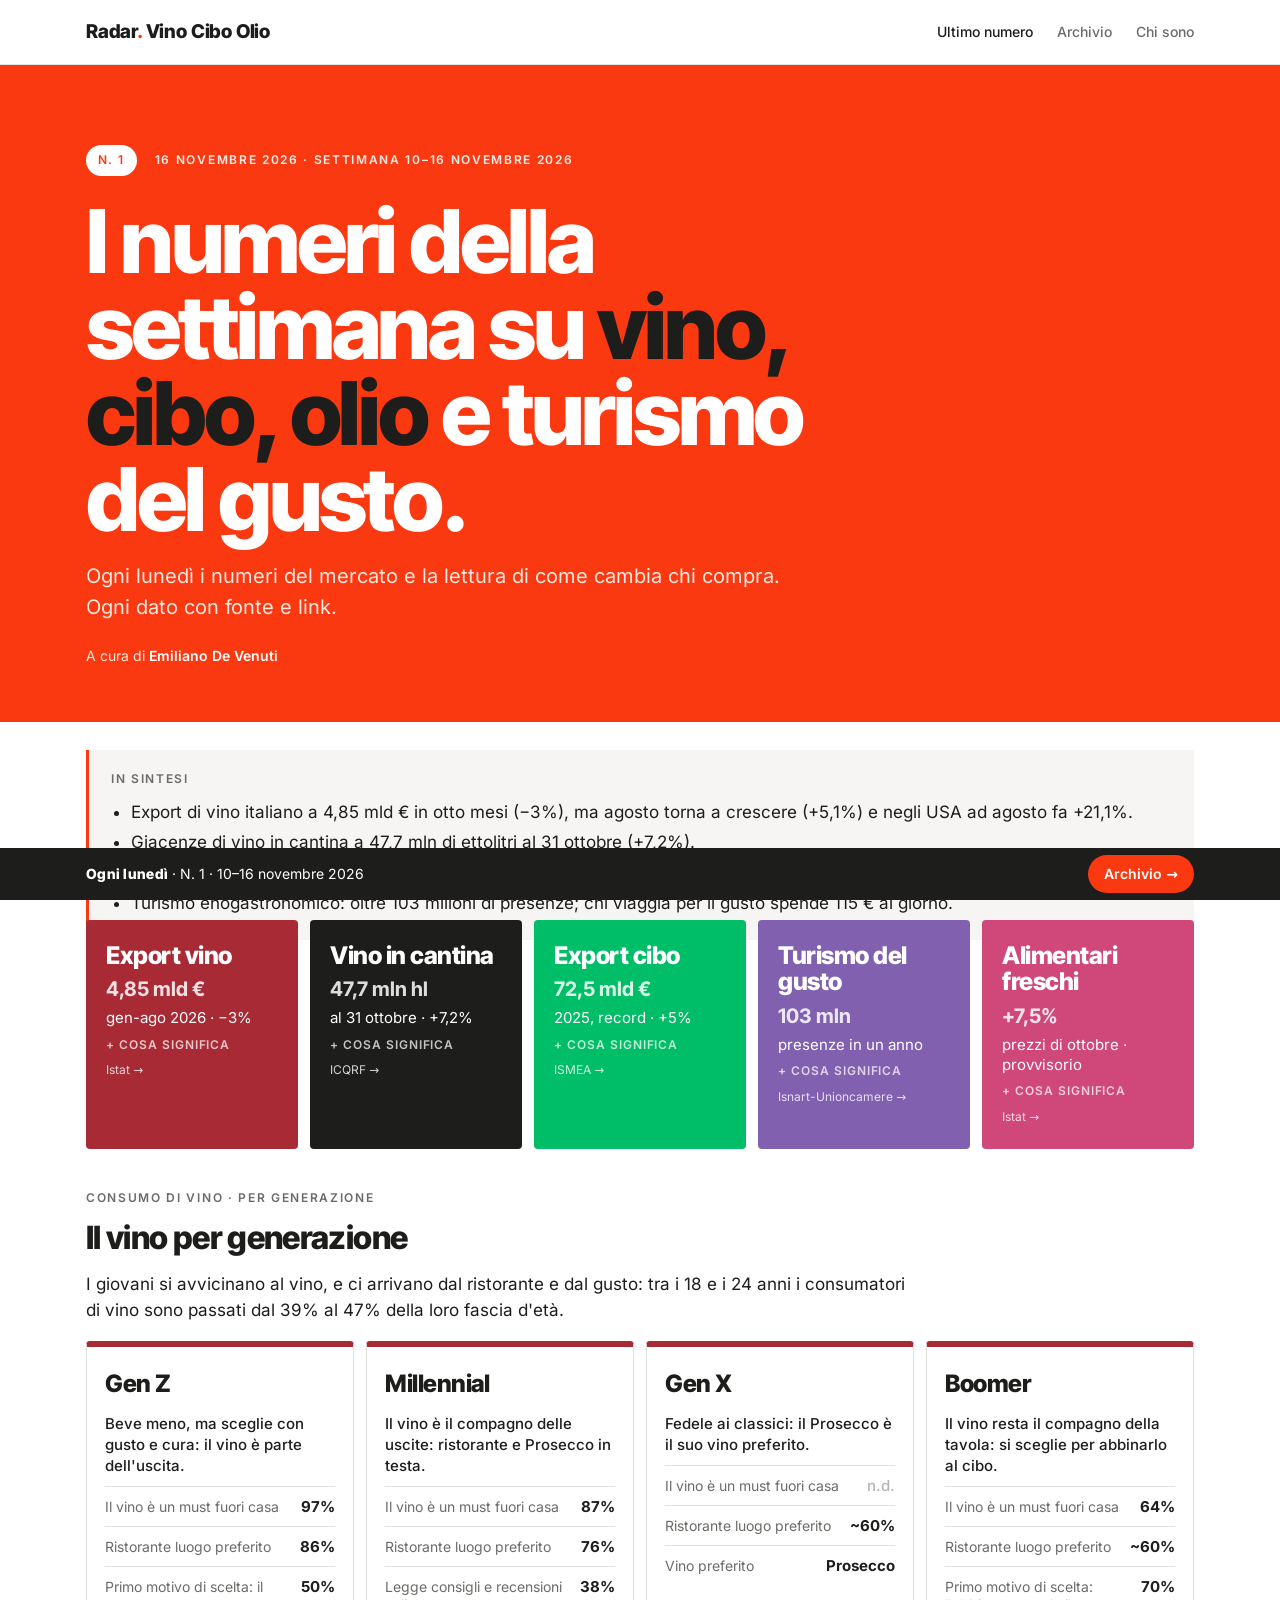
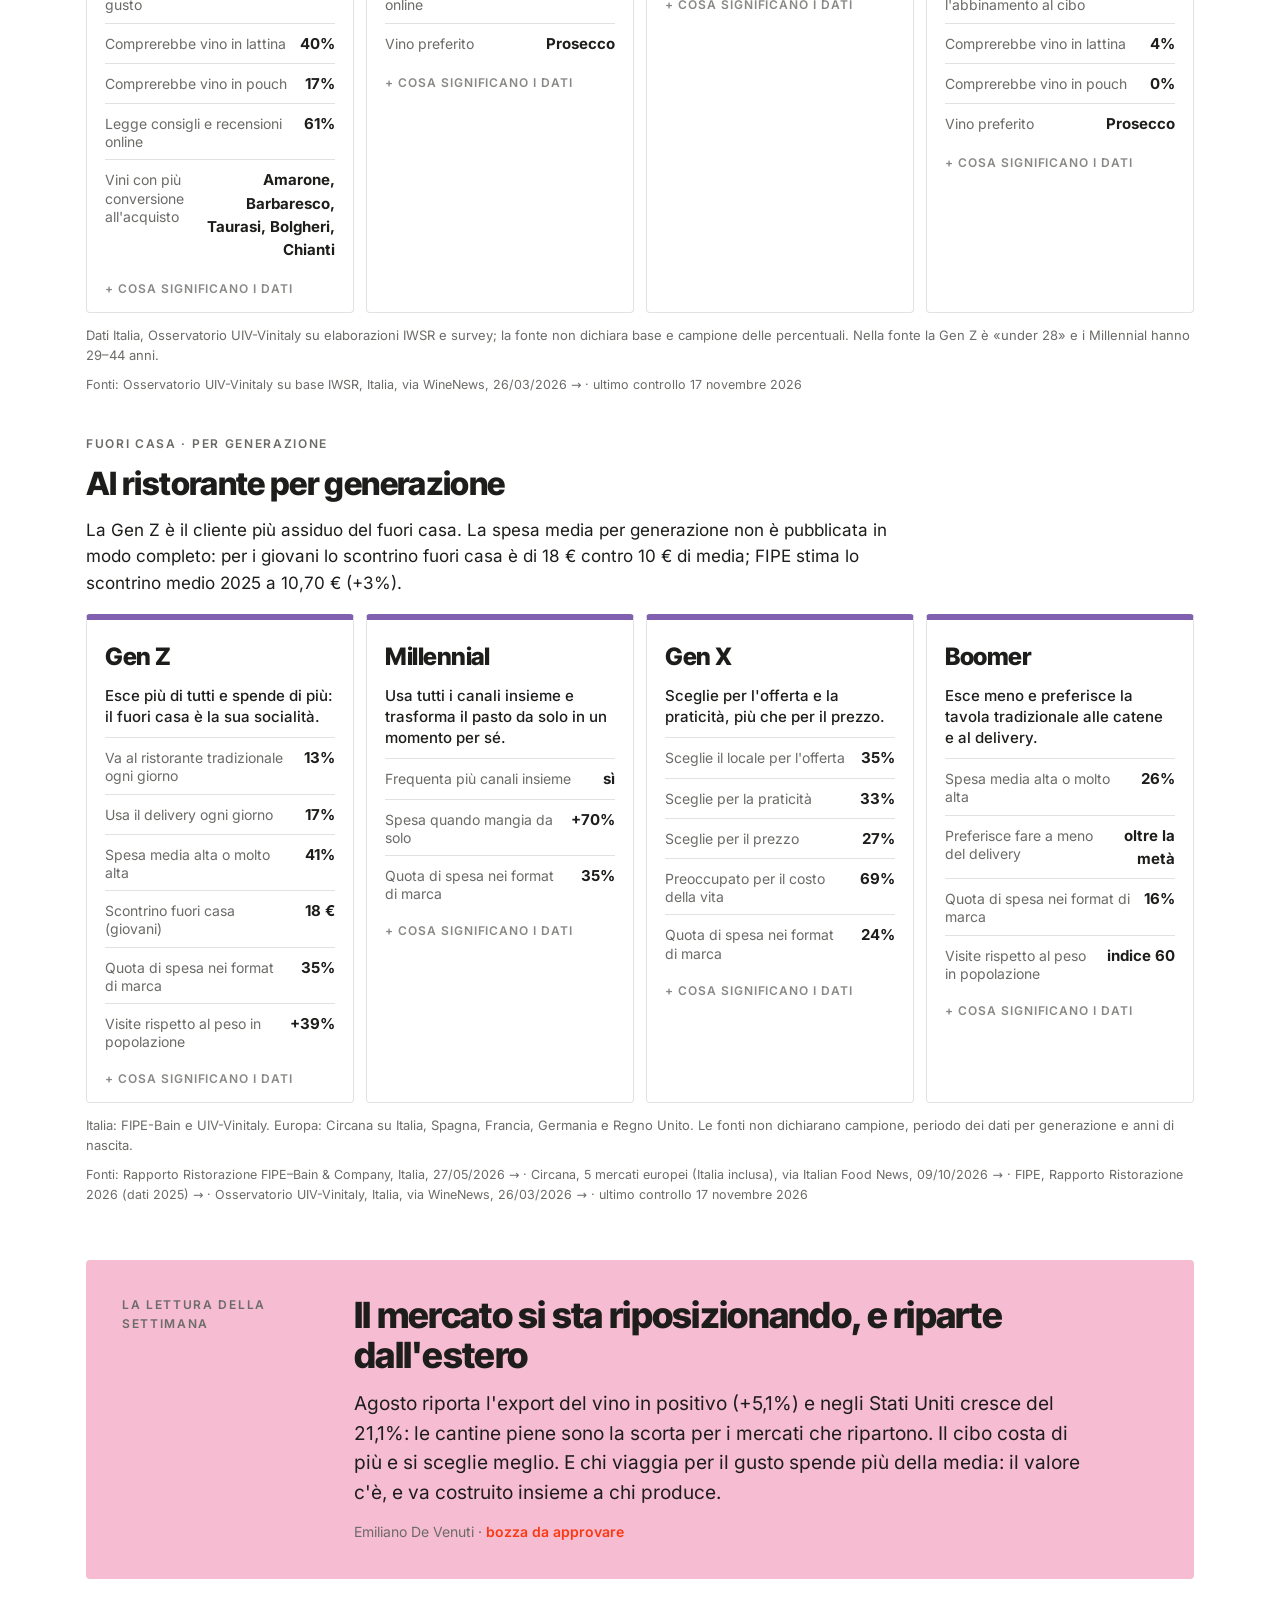
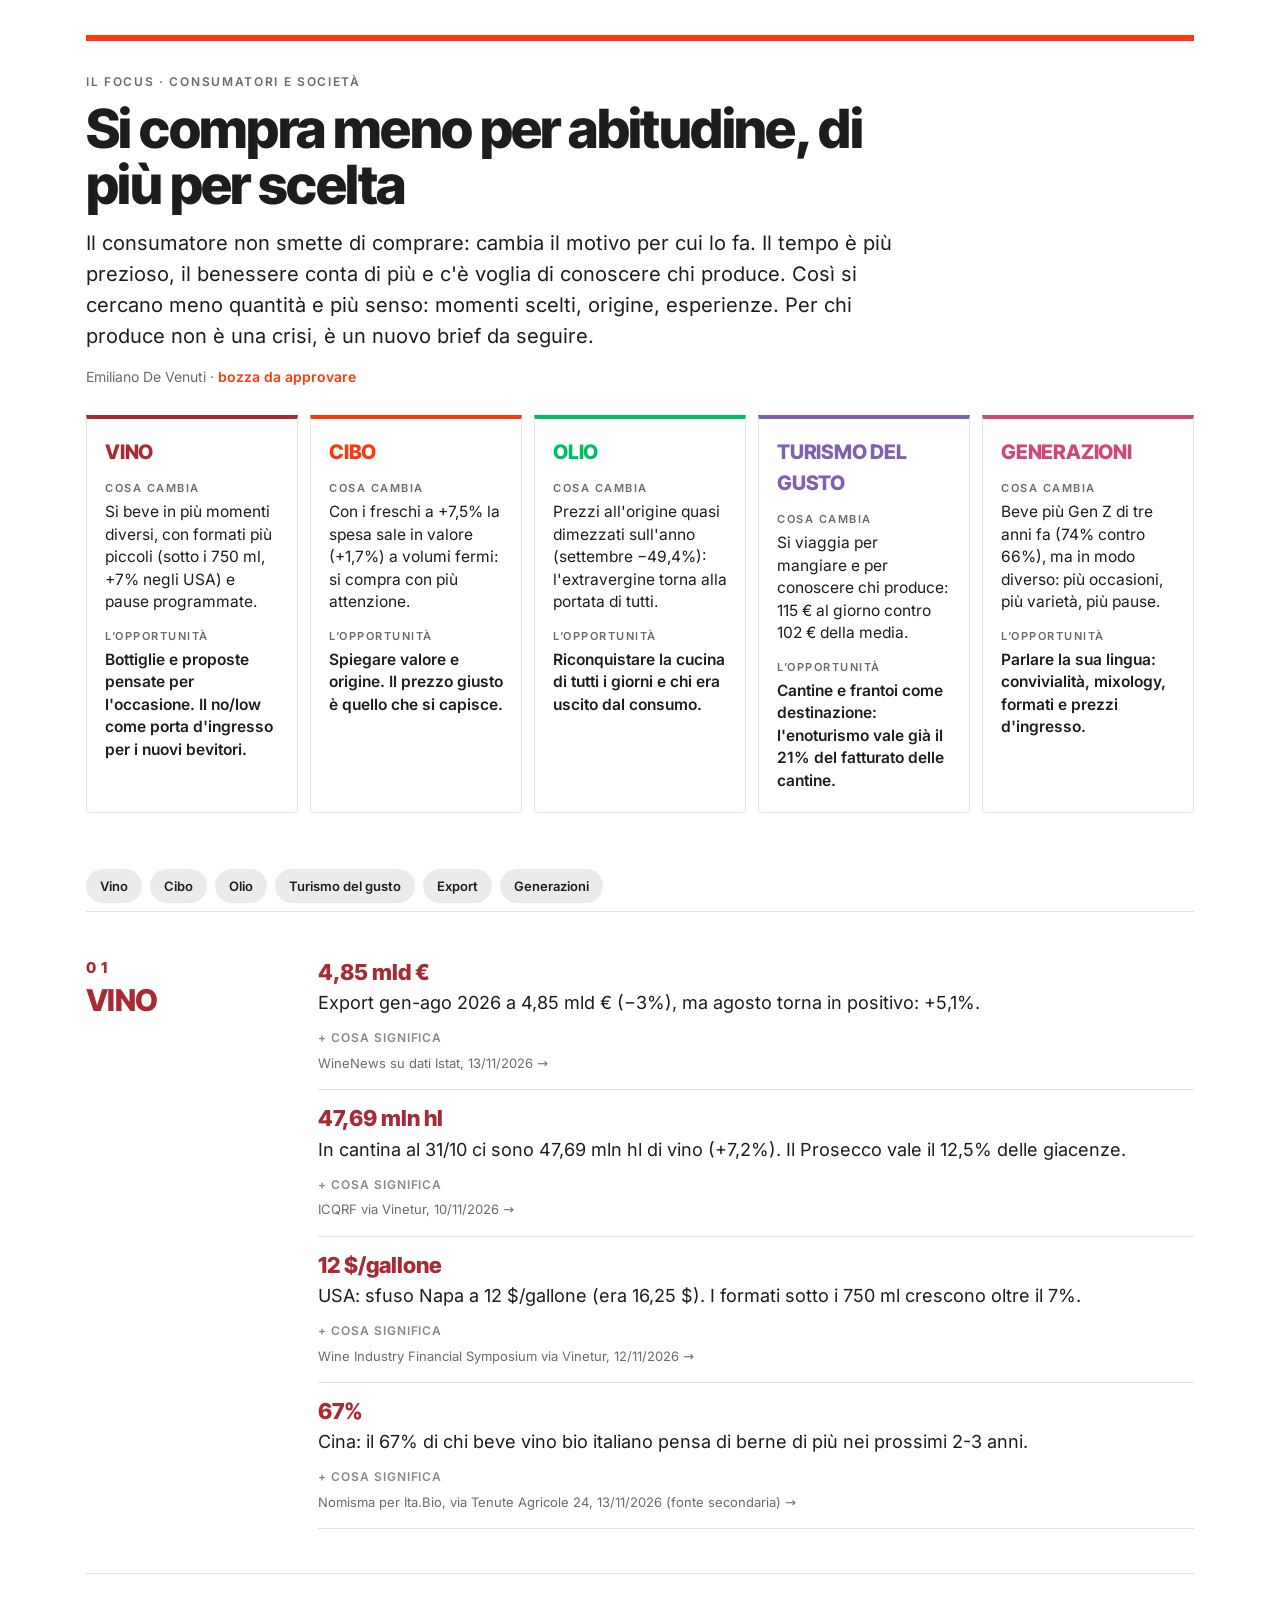
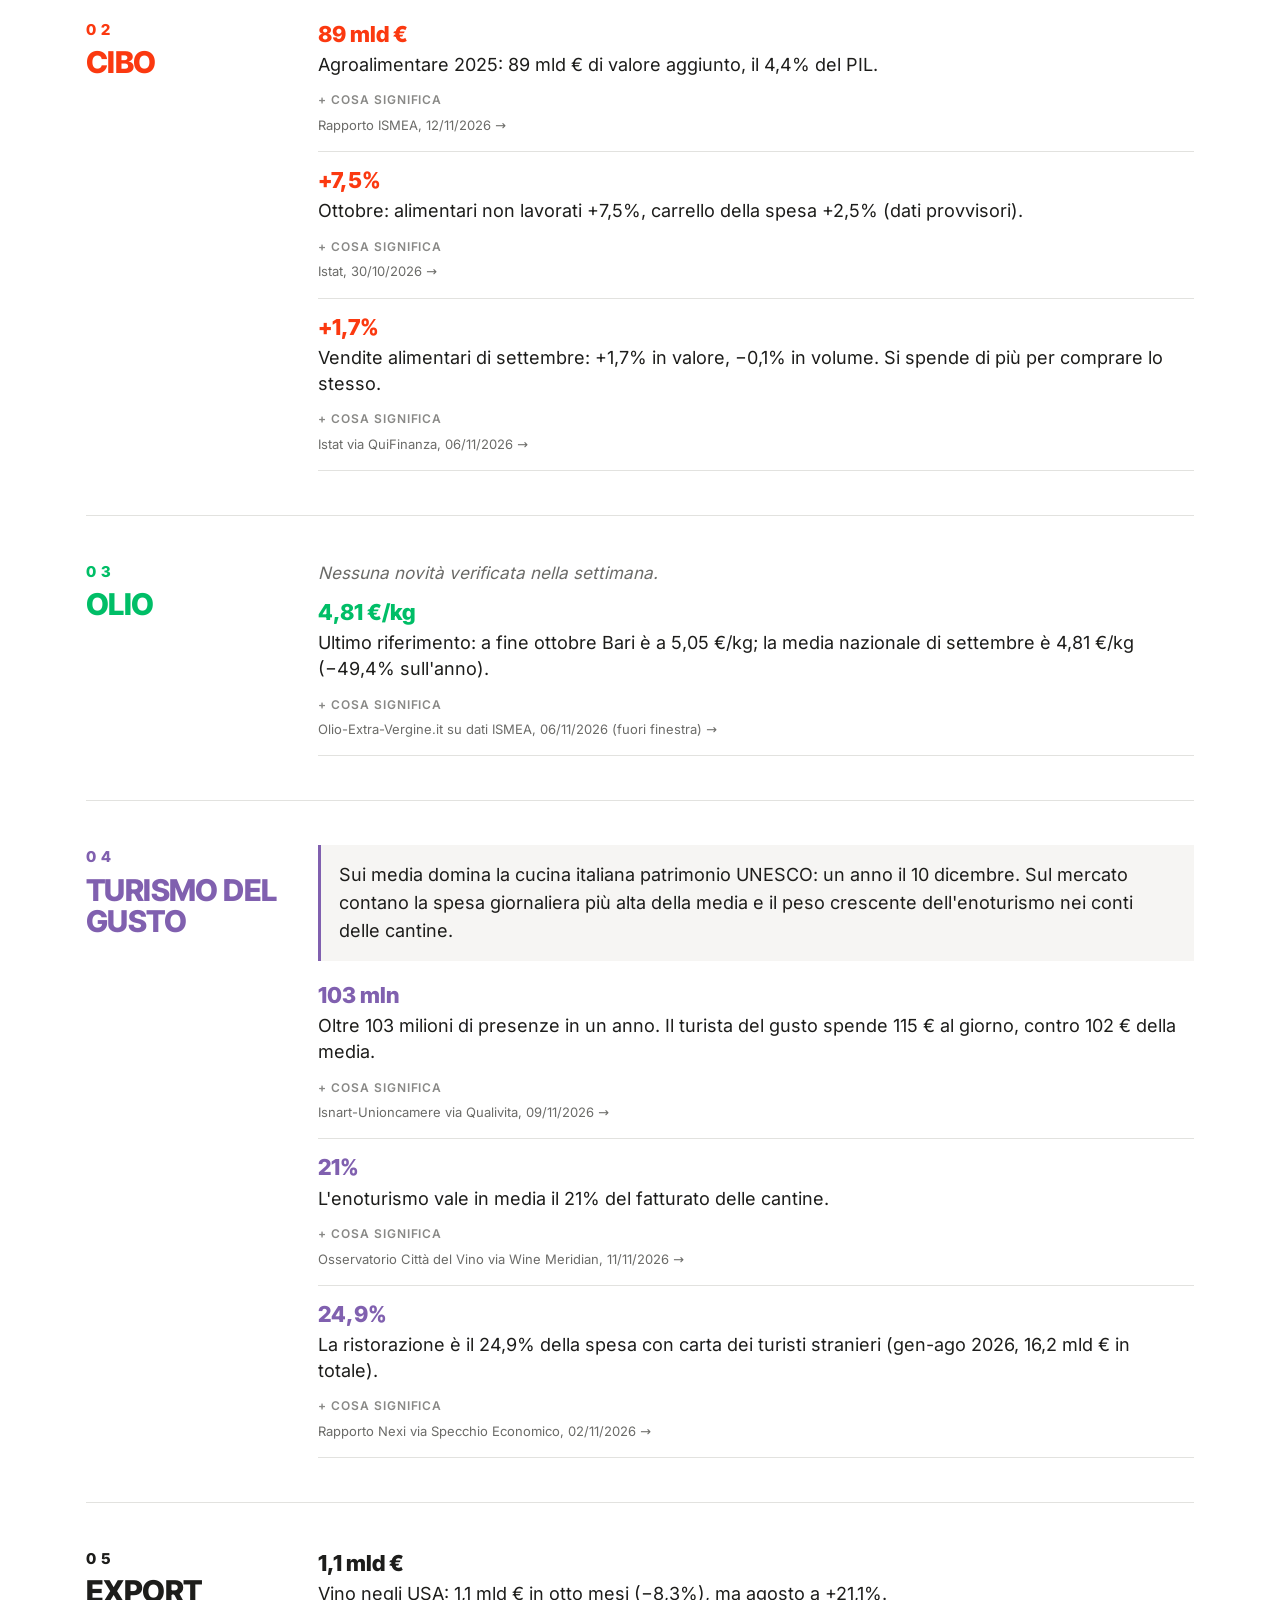
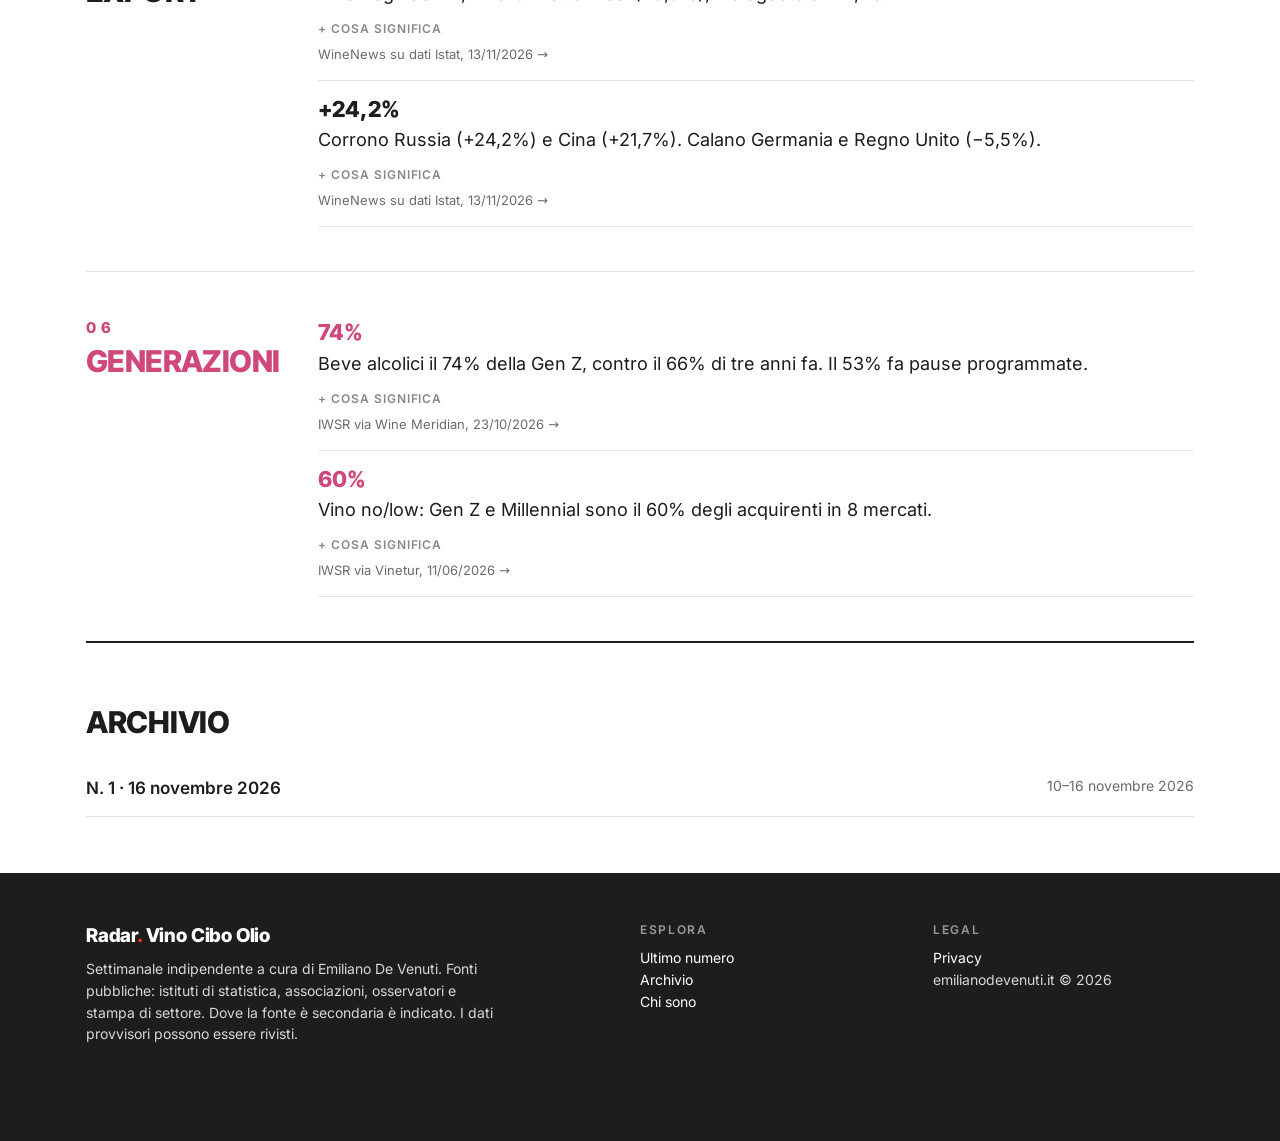
==== commit 6af3cda8: "Radar: aggiornamento dal foglio 2026-11-17T23:48Z" ====
--- a/index.html
+++ b/index.html
@@ -26,7 +26,7 @@
 <meta name="twitter:description" content="Ogni lunedì i numeri del mercato del vino, dell&#x27;agroalimentare, dell&#x27;olio d&#x27;oliva e del turismo del gusto in Italia, con la lettura di come cambiano i consumatori, generazione per generazione. Ogni dato con fonte e link. A cura di Emiliano De Venuti.">
 <meta name="twitter:image" content="https://emilianodevenuti.it/assets/og.png">
 <link rel="sitemap" type="application/xml" href="https://emilianodevenuti.it/sitemap.xml">
-<script type="application/ld+json">[{"@context": "https://schema.org", "@type": "WebSite", "name": "Radar · Vino Cibo Olio", "url": "https://emilianodevenuti.it/", "inLanguage": "it-IT", "description": "Ogni lunedì i numeri del mercato del vino, dell'agroalimentare, dell'olio d'oliva e del turismo del gusto in Italia, con la lettura di come cambiano i consumatori, generazione per generazione. Ogni dato con fonte e link. A cura di Emiliano De Venuti.", "author": {"@type": "Person", "name": "Emiliano De Venuti", "url": "https://emilianodevenuti.it/chi-sono.html"}}, {"@context": "https://schema.org", "@type": "NewsArticle", "headline": "Radar N. 1 · 10–16 novembre 2026: export vino, vino in cantina, export cibo", "description": "Agosto riporta l'export del vino in positivo (+5,1%) e negli Stati Uniti cresce del 21,1%: le cantine piene sono la scorta per i mercati che ripartono. Il…", "url": "https://emilianodevenuti.it/numeri/n-2026-11-16.html", "mainEntityOfPage": "https://emilianodevenuti.it/numeri/n-2026-11-16.html", "inLanguage": "it-IT", "datePublished": "2026-11-16", "dateModified": "2026-11-16", "author": {"@type": "Person", "name": "Emiliano De Venuti", "url": "https://emilianodevenuti.it/chi-sono.html"}, "publisher": {"@type": "Person", "name": "Emiliano De Venuti"}, "image": "https://emilianodevenuti.it/assets/og.png", "isPartOf": {"@type": "Periodical", "name": "Radar · Vino Cibo Olio", "url": "https://emilianodevenuti.it/"}, "keywords": "mercato del vino, consumi di vino in Italia, export vino italiano, prezzo olio extravergine, mercato olio d'oliva, consumi alimentari, agroalimentare italiano, turismo enogastronomico, enoturismo, turismo del gusto, Gen Z e vino, consumi per generazione, ristorazione e consumi fuori casa, tendenze di consumo, comportamento del consumatore"}]</script>
+<script type="application/ld+json">[{"@context": "https://schema.org", "@type": "WebSite", "name": "Radar · Vino Cibo Olio", "url": "https://emilianodevenuti.it/", "inLanguage": "it-IT", "description": "Ogni lunedì i numeri del mercato del vino, dell'agroalimentare, dell'olio d'oliva e del turismo del gusto in Italia, con la lettura di come cambiano i consumatori, generazione per generazione. Ogni dato con fonte e link. A cura di Emiliano De Venuti.", "author": {"@type": "Person", "name": "Emiliano De Venuti", "url": "https://emilianodevenuti.it/chi-sono.html"}}, {"@context": "https://schema.org", "@type": "NewsArticle", "headline": "Radar N. 1 · 10–16 novembre 2026: export vino, vino in cantina, export cibo", "description": "Export di vino italiano a 4,85 mld € in otto mesi (−3%), ma agosto torna a crescere (+5,1%) e negli USA ad agosto fa +21,1%. Giacenze di vino in cantina a…", "url": "https://emilianodevenuti.it/numeri/n-2026-11-16.html", "mainEntityOfPage": "https://emilianodevenuti.it/numeri/n-2026-11-16.html", "inLanguage": "it-IT", "datePublished": "2026-11-16", "dateModified": "2026-11-17", "author": {"@type": "Person", "name": "Emiliano De Venuti", "url": "https://emilianodevenuti.it/chi-sono.html"}, "publisher": {"@type": "Person", "name": "Emiliano De Venuti"}, "image": "https://emilianodevenuti.it/assets/og.png", "isPartOf": {"@type": "Periodical", "name": "Radar · Vino Cibo Olio", "url": "https://emilianodevenuti.it/"}, "keywords": "mercato del vino, consumi di vino in Italia, export vino italiano, prezzo olio extravergine, mercato olio d'oliva, consumi alimentari, agroalimentare italiano, turismo enogastronomico, enoturismo, turismo del gusto, Gen Z e vino, consumi per generazione, ristorazione e consumi fuori casa, tendenze di consumo, comportamento del consumatore"}]</script>
 <!--/seo-->
 <link rel="stylesheet" href="assets/style.css">
 </head>
@@ -42,84 +42,113 @@
 <p class="sub">Ogni lunedì i numeri del mercato e la lettura di come cambia chi compra. Ogni dato con fonte e link.</p>
 <div class="by">A cura di <b>Emiliano De Venuti</b></div>
 </div></section>
+<div class="wrap"><section class="summary"><div class="lab">In sintesi</div><ul>
+<li>Export di vino italiano a 4,85 mld € in otto mesi (−3%), ma agosto torna a crescere (+5,1%) e negli USA ad agosto fa +21,1%.</li>
+<li>Giacenze di vino in cantina a 47,7 mln di ettolitri al 31 ottobre (+7,2%).</li>
+<li>Export agroalimentare record nel 2025: 72,5 mld € (+5%).</li>
+<li>Turismo enogastronomico: oltre 103 milioni di presenze; chi viaggia per il gusto spende 115 € al giorno.</li>
+</ul></section></div>
 <div class="wrap"><div class="nums">
-<div class="num"><div class="n">Export vino</div><div class="v">4,85 mld €</div><div class="l">gen-ago 2026 · −3%</div><div class="s"><a href="https://winenews.it/it/vino-italiano-lexport-recupera-ancora-48-miliardi-di-euro-nei-primi-8-mesi-2026-3-sul-2025_607664/" target="_blank" rel="noopener">Istat →</a></div></div>
-<div class="num"><div class="n">Vino in cantina</div><div class="v">47,7 mln hl</div><div class="l">al 31 ottobre · +7,2%</div><div class="s"><a href="https://www.vinetur.com/en/pdf/110769/italian-wine-stocks-rose-72-to-477-million-hectoliters-on-oct-31.pdf" target="_blank" rel="noopener">ICQRF →</a></div></div>
-<div class="num"><div class="n">Export cibo</div><div class="v">72,5 mld €</div><div class="l">2025, record · +5%</div><div class="s"><a href="https://agenparl.eu/2026/11/12/rapporto-ismea-2026-lagroalimentare-italiano-cresce-ancora-e-si-conferma-motore-strategico-delleconomia-nazionale/" target="_blank" rel="noopener">ISMEA →</a></div></div>
-<div class="num"><div class="n">Turismo del gusto</div><div class="v">103 mln</div><div class="l">presenze in un anno</div><div class="s"><a href="https://www.qualivita.it/news/turismo-enogastronomico-in-italia-oltre-103-milioni-di-presenze/" target="_blank" rel="noopener">Isnart-Unioncamere →</a></div></div>
-<div class="num"><div class="n">Alimentari freschi</div><div class="v">+7,5%</div><div class="l">prezzi di ottobre · provvisorio</div><div class="s"><a href="https://www.istat.it/wp-content/uploads/2026/10/CS_Prezzi-al-consumo_Prov_Ottobre2026.pdf" target="_blank" rel="noopener">Istat →</a></div></div>
+<div class="num"><div class="n">Export vino</div><div class="v">4,85 mld €</div><div class="l">gen-ago 2026 · −3%</div><details class="why"><summary>Cosa significa</summary><p>Vendite di vino italiano all&#x27;estero nei primi otto mesi: in calo, ma agosto riparte.</p></details><div class="s"><a href="https://winenews.it/it/vino-italiano-lexport-recupera-ancora-48-miliardi-di-euro-nei-primi-8-mesi-2026-3-sul-2025_607664/" target="_blank" rel="noopener">Istat →</a></div></div>
+<div class="num"><div class="n">Vino in cantina</div><div class="v">47,7 mln hl</div><div class="l">al 31 ottobre · +7,2%</div><details class="why"><summary>Cosa significa</summary><p>Vino stoccato nelle cantine italiane: più scorte da vendere nei prossimi mesi.</p></details><div class="s"><a href="https://www.vinetur.com/en/pdf/110769/italian-wine-stocks-rose-72-to-477-million-hectoliters-on-oct-31.pdf" target="_blank" rel="noopener">ICQRF →</a></div></div>
+<div class="num"><div class="n">Export cibo</div><div class="v">72,5 mld €</div><div class="l">2025, record · +5%</div><details class="why"><summary>Cosa significa</summary><p>Vendite di cibo e bevande italiane all&#x27;estero nel 2025: mai così alte.</p></details><div class="s"><a href="https://agenparl.eu/2026/11/12/rapporto-ismea-2026-lagroalimentare-italiano-cresce-ancora-e-si-conferma-motore-strategico-delleconomia-nazionale/" target="_blank" rel="noopener">ISMEA →</a></div></div>
+<div class="num"><div class="n">Turismo del gusto</div><div class="v">103 mln</div><div class="l">presenze in un anno</div><details class="why"><summary>Cosa significa</summary><p>Pernottamenti di chi viaggia anche per mangiare e bere bene.</p></details><div class="s"><a href="https://www.qualivita.it/news/turismo-enogastronomico-in-italia-oltre-103-milioni-di-presenze/" target="_blank" rel="noopener">Isnart-Unioncamere →</a></div></div>
+<div class="num"><div class="n">Alimentari freschi</div><div class="v">+7,5%</div><div class="l">prezzi di ottobre · provvisorio</div><details class="why"><summary>Cosa significa</summary><p>Prezzi degli alimentari non lavorati (freschi) rispetto a un anno fa.</p></details><div class="s"><a href="https://www.istat.it/wp-content/uploads/2026/10/CS_Prezzi-al-consumo_Prov_Ottobre2026.pdf" target="_blank" rel="noopener">Istat →</a></div></div>
 </div></div>
-<div class="wrap"><section class="gens gens-vino"><div class="ghead"><div class="lab">Consumo di vino · per generazione</div><h2>Il vino per generazione</h2><p>I giovani tornano al vino, e ci arrivano dal ristorante e dal gusto: tra i 18 e i 24 anni beve vino il 47%, contro il 39% del 2011.</p></div><div class="ggrid">
+<div class="wrap"><section class="gens gens-vino"><div class="ghead"><div class="lab">Consumo di vino · per generazione</div><h2>Il vino per generazione</h2><p>I giovani si avvicinano al vino, e ci arrivano dal ristorante e dal gusto: tra i 18 e i 24 anni i consumatori di vino sono passati dal 39% al 47% della loro fascia d&#x27;età.</p></div><div class="ggrid">
 <article class="gcard"><h3>Gen Z</h3>
-<dl>
-<div class="nw"><dt>Vino irrinunciabile fuori casa</dt><dd>97%</dd></div>
-<div class="nw"><dt>Fuori casa preferisce il ristorante</dt><dd>86%</dd></div>
-<div class="nw"><dt>Lo sceglie per il gusto</dt><dd>50%</dd></div>
-<div class="nw"><dt>Lo comprerebbe in lattina</dt><dd>40%</dd></div>
-<div class="nw"><dt>Legge recensioni online</dt><dd>61%</dd></div>
-<div class=""><dt>Preferiti</dt><dd>rossi: Amarone, Barbaresco, Taurasi</dd></div>
-</dl>
+<p class="take">Beve meno, ma sceglie con gusto e cura: il vino è parte dell&#x27;uscita.</p>
+<dl>
+<div class="nw" title="Quota per cui il vino è un «must» fuori casa. Base non dichiarata."><dt>Il vino è un must fuori casa</dt><dd>97%</dd></div>
+<div class="nw" title="Il ristorante indicato come luogo preferito per bere vino fuori casa."><dt>Ristorante luogo preferito</dt><dd>86%</dd></div>
+<div class="nw" title="Quota che indica «mi piace il gusto» come primo criterio."><dt>Primo motivo di scelta: il gusto</dt><dd>50%</dd></div>
+<div class="nw" title="Intenzione, non acquisto reale: 4 su 10 lo comprerebbero."><dt>Comprerebbe vino in lattina</dt><dd>40%</dd></div>
+<div class="nw" title="Intenzione di acquisto del vino in busta (pouch)."><dt>Comprerebbe vino in pouch</dt><dd>17%</dd></div>
+<div class="nw" title="Quota che si informa su siti e blog quando compra vino online."><dt>Legge consigli e recensioni online</dt><dd>61%</dd></div>
+<div class="" title="Classifica per tasso di conversione all&#x27;acquisto (IWSR); Amarone al 68%."><dt>Vini con più conversione all&#x27;acquisto</dt><dd>Amarone, Barbaresco, Taurasi, Bolgheri, Chianti</dd></div>
+</dl>
+<details class="why"><summary>Cosa significano i dati</summary><ul><li><b>Il vino è un must fuori casa</b>: Quota per cui il vino è un «must» fuori casa. Base non dichiarata.</li><li><b>Ristorante luogo preferito</b>: Il ristorante indicato come luogo preferito per bere vino fuori casa.</li><li><b>Primo motivo di scelta: il gusto</b>: Quota che indica «mi piace il gusto» come primo criterio.</li><li><b>Comprerebbe vino in lattina</b>: Intenzione, non acquisto reale: 4 su 10 lo comprerebbero.</li><li><b>Comprerebbe vino in pouch</b>: Intenzione di acquisto del vino in busta (pouch).</li><li><b>Legge consigli e recensioni online</b>: Quota che si informa su siti e blog quando compra vino online.</li><li><b>Vini con più conversione all&#x27;acquisto</b>: Classifica per tasso di conversione all&#x27;acquisto (IWSR); Amarone al 68%.</li></ul></details>
 </article>
 <article class="gcard"><h3>Millennial</h3>
-<dl>
-<div class="nw"><dt>Vino irrinunciabile fuori casa</dt><dd>87%</dd></div>
-<div class="nw"><dt>Fuori casa preferisce il ristorante</dt><dd>76%</dd></div>
-<div class="nw"><dt>Legge recensioni online</dt><dd>38%</dd></div>
-<div class="nw"><dt>Preferito</dt><dd>Prosecco</dd></div>
-</dl>
+<p class="take">Il vino è il compagno delle uscite: ristorante e Prosecco in testa.</p>
+<dl>
+<div class="nw" title="Quota per cui il vino è un «must» fuori casa. Base non dichiarata."><dt>Il vino è un must fuori casa</dt><dd>87%</dd></div>
+<div class="nw" title="Il ristorante indicato come luogo preferito per bere vino fuori casa."><dt>Ristorante luogo preferito</dt><dd>76%</dd></div>
+<div class="nw" title="Quota che si informa su siti e blog quando compra vino online."><dt>Legge consigli e recensioni online</dt><dd>38%</dd></div>
+<div class="nw" title="Il vino preferito dai Millennial in su."><dt>Vino preferito</dt><dd>Prosecco</dd></div>
+</dl>
+<details class="why"><summary>Cosa significano i dati</summary><ul><li><b>Il vino è un must fuori casa</b>: Quota per cui il vino è un «must» fuori casa. Base non dichiarata.</li><li><b>Ristorante luogo preferito</b>: Il ristorante indicato come luogo preferito per bere vino fuori casa.</li><li><b>Legge consigli e recensioni online</b>: Quota che si informa su siti e blog quando compra vino online.</li><li><b>Vino preferito</b>: Il vino preferito dai Millennial in su.</li></ul></details>
 </article>
 <article class="gcard"><h3>Gen X</h3>
-<dl>
-<div class="nw"><dt>Fuori casa preferisce il ristorante</dt><dd>~60%</dd></div>
-<div class="nw"><dt>Preferito</dt><dd>Prosecco</dd></div>
-<div class="nd nw"><dt>Vino irrinunciabile fuori casa</dt><dd>n.d.</dd></div>
-</dl>
+<p class="take">Fedele ai classici: il Prosecco è il suo vino preferito.</p>
+<dl>
+<div class="nd nw" title="Dato non pubblicato dalla fonte."><dt>Il vino è un must fuori casa</dt><dd>n.d.</dd></div>
+<div class="nw" title="Valore unico per Gen X e Boomer insieme."><dt>Ristorante luogo preferito</dt><dd>~60%</dd></div>
+<div class="nw" title="Il vino più amato da Gen X, Boomer e Millennial."><dt>Vino preferito</dt><dd>Prosecco</dd></div>
+</dl>
+<details class="why"><summary>Cosa significano i dati</summary><ul><li><b>Il vino è un must fuori casa</b>: Dato non pubblicato dalla fonte.</li><li><b>Ristorante luogo preferito</b>: Valore unico per Gen X e Boomer insieme.</li><li><b>Vino preferito</b>: Il vino più amato da Gen X, Boomer e Millennial.</li></ul></details>
 </article>
 <article class="gcard"><h3>Boomer</h3>
-<dl>
-<div class="nw"><dt>Vino irrinunciabile fuori casa</dt><dd>64%</dd></div>
-<div class="nw"><dt>Fuori casa preferisce il ristorante</dt><dd>~60%</dd></div>
-<div class="nw"><dt>Lo sceglie per l&#x27;abbinamento al cibo</dt><dd>70%</dd></div>
-<div class="nw"><dt>Lo comprerebbe in lattina</dt><dd>4%</dd></div>
-<div class="nw"><dt>Preferito</dt><dd>Prosecco</dd></div>
-</dl>
+<p class="take">Il vino resta il compagno della tavola: si sceglie per abbinarlo al cibo.</p>
+<dl>
+<div class="nw" title="Quota per cui il vino è un «must» fuori casa. Base non dichiarata."><dt>Il vino è un must fuori casa</dt><dd>64%</dd></div>
+<div class="nw" title="Valore unico per Gen X e Boomer insieme."><dt>Ristorante luogo preferito</dt><dd>~60%</dd></div>
+<div class="nw" title="Quota per cui il primo motivo è accompagnare il pasto."><dt>Primo motivo di scelta: l&#x27;abbinamento al cibo</dt><dd>70%</dd></div>
+<div class="nw" title="Intenzione, non acquisto reale."><dt>Comprerebbe vino in lattina</dt><dd>4%</dd></div>
+<div class="nw" title="Intenzione di acquisto del vino in busta (pouch)."><dt>Comprerebbe vino in pouch</dt><dd>0%</dd></div>
+<div class="nw" title="Il vino più amato da Gen X, Boomer e Millennial."><dt>Vino preferito</dt><dd>Prosecco</dd></div>
+</dl>
+<details class="why"><summary>Cosa significano i dati</summary><ul><li><b>Il vino è un must fuori casa</b>: Quota per cui il vino è un «must» fuori casa. Base non dichiarata.</li><li><b>Ristorante luogo preferito</b>: Valore unico per Gen X e Boomer insieme.</li><li><b>Primo motivo di scelta: l&#x27;abbinamento al cibo</b>: Quota per cui il primo motivo è accompagnare il pasto.</li><li><b>Comprerebbe vino in lattina</b>: Intenzione, non acquisto reale.</li><li><b>Comprerebbe vino in pouch</b>: Intenzione di acquisto del vino in busta (pouch).</li><li><b>Vino preferito</b>: Il vino più amato da Gen X, Boomer e Millennial.</li></ul></details>
 </article>
 </div>
-<div class="gsrc">Fonti: <a href="https://winenews.it/it/vinitaly-2026-i-consumatori-di-vino-crescono-grazie-ai-giovani-che-amano-i-rossi-ma-bevono-meno_585935/" target="_blank" rel="noopener">Osservatorio UIV-Vinitaly su base IWSR, via WineNews, 26/03/2026 →</a> · <span>ultimo controllo 16 novembre 2026</span></div></section></div>
-<div class="wrap"><section class="gens gens-ristorante"><div class="ghead"><div class="lab">Fuori casa · per generazione</div><h2>Al ristorante per generazione</h2><p>La Gen Z è il cliente più assiduo del fuori casa. La spesa media per generazione non è rilevata da nessuna fonte pubblica: in Italia lo scontrino medio 2025 è 10,70 € (+3%).</p></div><div class="ggrid">
+<p class="gnote">Dati Italia, Osservatorio UIV-Vinitaly su elaborazioni IWSR e survey; la fonte non dichiara base e campione delle percentuali. Nella fonte la Gen Z è «under 28» e i Millennial hanno 29–44 anni.</p>
+<div class="gsrc">Fonti: <a href="https://winenews.it/it/vinitaly-2026-i-consumatori-di-vino-crescono-grazie-ai-giovani-che-amano-i-rossi-ma-bevono-meno_585935/" target="_blank" rel="noopener">Osservatorio UIV-Vinitaly su base IWSR, Italia, via WineNews, 26/03/2026 →</a> · <span>ultimo controllo 17 novembre 2026</span></div></section></div>
+<div class="wrap"><section class="gens gens-ristorante"><div class="ghead"><div class="lab">Fuori casa · per generazione</div><h2>Al ristorante per generazione</h2><p>La Gen Z è il cliente più assiduo del fuori casa. La spesa media per generazione non è pubblicata in modo completo: per i giovani lo scontrino fuori casa è di 18 € contro 10 € di media; FIPE stima lo scontrino medio 2025 a 10,70 € (+3%).</p></div><div class="ggrid">
 <article class="gcard"><h3>Gen Z</h3>
-<dl>
-<div class="nw"><dt>Al ristorante tradizionale ogni giorno (Italia; media UE 5%)</dt><dd>13%</dd></div>
-<div class="nw"><dt>Delivery ogni giorno (Italia)</dt><dd>17%</dd></div>
-<div class="nw"><dt>Spesa fuori casa alta o molto alta (Italia)</dt><dd>41%</dd></div>
-<div class="nw"><dt>Spesa in ristoranti di marca (UE)</dt><dd>35%</dd></div>
-<div class="nw"><dt>Visite rispetto al peso in popolazione (UE)</dt><dd>+39%</dd></div>
-</dl>
+<p class="take">Esce più di tutti e spende di più: il fuori casa è la sua socialità.</p>
+<dl>
+<div class="nw" title="Italia; media europea 5%. Il 17% non ci è mai andato."><dt>Va al ristorante tradizionale ogni giorno</dt><dd>13%</dd></div>
+<div class="nw" title="Italia; il 29% almeno una volta a settimana."><dt>Usa il delivery ogni giorno</dt><dd>17%</dd></div>
+<div class="nw" title="Quota che colloca la sua spesa media in «alta» o «molto alta», Italia."><dt>Spesa media alta o molto alta</dt><dd>41%</dd></div>
+<div class="nw" title="Contro 10 € di media; la fonte dice «giovani» senza fascia d&#x27;età."><dt>Scontrino fuori casa (giovani)</dt><dd>18 €</dd></div>
+<div class="nw" title="Europa, 5 mercati; valore unico Gen Z e Millennial (mercato: 29%)."><dt>Quota di spesa nei format di marca</dt><dd>35%</dd></div>
+<div class="nw" title="Europa, 5 mercati: è il 16% della popolazione ma fa il 39% di visite in più del previsto."><dt>Visite rispetto al peso in popolazione</dt><dd>+39%</dd></div>
+</dl>
+<details class="why"><summary>Cosa significano i dati</summary><ul><li><b>Va al ristorante tradizionale ogni giorno</b>: Italia; media europea 5%. Il 17% non ci è mai andato.</li><li><b>Usa il delivery ogni giorno</b>: Italia; il 29% almeno una volta a settimana.</li><li><b>Spesa media alta o molto alta</b>: Quota che colloca la sua spesa media in «alta» o «molto alta», Italia.</li><li><b>Scontrino fuori casa (giovani)</b>: Contro 10 € di media; la fonte dice «giovani» senza fascia d&#x27;età.</li><li><b>Quota di spesa nei format di marca</b>: Europa, 5 mercati; valore unico Gen Z e Millennial (mercato: 29%).</li><li><b>Visite rispetto al peso in popolazione</b>: Europa, 5 mercati: è il 16% della popolazione ma fa il 39% di visite in più del previsto.</li></ul></details>
 </article>
 <article class="gcard"><h3>Millennial</h3>
-<dl>
-<div class="nw"><dt>Spesa in ristoranti di marca (UE)</dt><dd>35%</dd></div>
-<div class="nw"><dt>Uscite in 1 o 2 persone (UE)</dt><dd>~60%</dd></div>
-<div class="nw"><dt>Spesa a pasto quando mangia da solo (UE)</dt><dd>~+70%</dd></div>
-</dl>
+<p class="take">Usa tutti i canali insieme e trasforma il pasto da solo in un momento per sé.</p>
+<dl>
+<div class="nw" title="Ristoranti, fast food, pub/café e delivery, abitualmente (Italia)."><dt>Frequenta più canali insieme</dt><dd>sì</dd></div>
+<div class="nw" title="Circa il 70% in più rispetto allo stesso pasto in compagnia (Europa)."><dt>Spesa quando mangia da solo</dt><dd>+70%</dd></div>
+<div class="nw" title="Europa, 5 mercati; valore unico Gen Z e Millennial (mercato: 29%)."><dt>Quota di spesa nei format di marca</dt><dd>35%</dd></div>
+</dl>
+<details class="why"><summary>Cosa significano i dati</summary><ul><li><b>Frequenta più canali insieme</b>: Ristoranti, fast food, pub/café e delivery, abitualmente (Italia).</li><li><b>Spesa quando mangia da solo</b>: Circa il 70% in più rispetto allo stesso pasto in compagnia (Europa).</li><li><b>Quota di spesa nei format di marca</b>: Europa, 5 mercati; valore unico Gen Z e Millennial (mercato: 29%).</li></ul></details>
 </article>
 <article class="gcard"><h3>Gen X</h3>
-<dl>
-<div class="nw"><dt>Spesa in ristoranti di marca (UE)</dt><dd>24%</dd></div>
-<div class="nw"><dt>Sceglie il locale per il prezzo (UE)</dt><dd>27%</dd></div>
-<div class="nw"><dt>Sceglie per l&#x27;offerta di prodotti (UE)</dt><dd>35%</dd></div>
-</dl>
+<p class="take">Sceglie per l&#x27;offerta e la praticità, più che per il prezzo.</p>
+<dl>
+<div class="nw" title="Primo criterio di scelta del ristorante (Europa, 5 mercati)."><dt>Sceglie il locale per l&#x27;offerta</dt><dd>35%</dd></div>
+<div class="nw" title="Secondo criterio di scelta del ristorante."><dt>Sceglie per la praticità</dt><dd>33%</dd></div>
+<div class="nw" title="Il prezzo arriva solo terzo tra i criteri."><dt>Sceglie per il prezzo</dt><dd>27%</dd></div>
+<div class="nw" title="Quota di Gen X che si dichiara preoccupata (Europa, 5 mercati)."><dt>Preoccupato per il costo della vita</dt><dd>69%</dd></div>
+<div class="nw" title="Europa, 5 mercati; mercato totale 29%."><dt>Quota di spesa nei format di marca</dt><dd>24%</dd></div>
+</dl>
+<details class="why"><summary>Cosa significano i dati</summary><ul><li><b>Sceglie il locale per l&#x27;offerta</b>: Primo criterio di scelta del ristorante (Europa, 5 mercati).</li><li><b>Sceglie per la praticità</b>: Secondo criterio di scelta del ristorante.</li><li><b>Sceglie per il prezzo</b>: Il prezzo arriva solo terzo tra i criteri.</li><li><b>Preoccupato per il costo della vita</b>: Quota di Gen X che si dichiara preoccupata (Europa, 5 mercati).</li><li><b>Quota di spesa nei format di marca</b>: Europa, 5 mercati; mercato totale 29%.</li></ul></details>
 </article>
 <article class="gcard"><h3>Boomer</h3>
-<dl>
-<div class="nw"><dt>Spesa fuori casa alta o molto alta (Italia)</dt><dd>26%</dd></div>
-<div class="nw"><dt>Spesa in ristoranti di marca (UE)</dt><dd>16%</dd></div>
-<div class=""><dt>Visite rispetto al peso in popolazione (UE)</dt><dd>indice 60 su 100</dd></div>
-<div class=""><dt>Rinuncia al delivery</dt><dd>oltre la metà</dd></div>
-</dl>
+<p class="take">Esce meno e preferisce la tavola tradizionale alle catene e al delivery.</p>
+<dl>
+<div class="nw" title="Quota che colloca la sua spesa media in «alta» o «molto alta», Italia."><dt>Spesa media alta o molto alta</dt><dd>26%</dd></div>
+<div class="" title="Oltre la metà dei Boomer preferisce farne a meno, Italia."><dt>Preferisce fare a meno del delivery</dt><dd>oltre la metà</dd></div>
+<div class="nw" title="Europa, 5 mercati; mercato totale 29%."><dt>Quota di spesa nei format di marca</dt><dd>16%</dd></div>
+<div class="nw" title="Europa, 5 mercati; 100 = visite in linea con il peso in popolazione (29%)."><dt>Visite rispetto al peso in popolazione</dt><dd>indice 60</dd></div>
+</dl>
+<details class="why"><summary>Cosa significano i dati</summary><ul><li><b>Spesa media alta o molto alta</b>: Quota che colloca la sua spesa media in «alta» o «molto alta», Italia.</li><li><b>Preferisce fare a meno del delivery</b>: Oltre la metà dei Boomer preferisce farne a meno, Italia.</li><li><b>Quota di spesa nei format di marca</b>: Europa, 5 mercati; mercato totale 29%.</li><li><b>Visite rispetto al peso in popolazione</b>: Europa, 5 mercati; 100 = visite in linea con il peso in popolazione (29%).</li></ul></details>
 </article>
 </div>
-<div class="gsrc">Fonti: <a href="https://www.bain.com/it/about-bain/media-center/press-releases/italy/2023222/Ristorazione-gen-z-sul-podio-della-spesa-in-europa-ma-attesa-contrazione-dei-consumi/" target="_blank" rel="noopener">Rapporto Ristorazione FIPE–Bain &amp; Company, Italia, 27/05/2026 →</a> · <a href="https://www.italianfoodnews.it/2026/10/09/ristorazione-in-europa-i-giovani-cambiano-le-regole-del-mercato/" target="_blank" rel="noopener">Circana, 5 mercati europei (Italia inclusa), 12 mesi a giugno 2026, via Italian Food News, 09/10/2026 →</a> · <a href="https://www.fipe.it/wp-content/uploads/2026/04/Sintesi-per-la-stampa.pdf" target="_blank" rel="noopener">FIPE, Rapporto Ristorazione 2026 (dati 2025) →</a> · <span>ultimo controllo 16 novembre 2026</span></div></section></div>
+<p class="gnote">Italia: FIPE-Bain e UIV-Vinitaly. Europa: Circana su Italia, Spagna, Francia, Germania e Regno Unito. Le fonti non dichiarano campione, periodo dei dati per generazione e anni di nascita.</p>
+<div class="gsrc">Fonti: <a href="https://www.bain.com/it/about-bain/media-center/press-releases/italy/2023222/Ristorazione-gen-z-sul-podio-della-spesa-in-europa-ma-attesa-contrazione-dei-consumi/" target="_blank" rel="noopener">Rapporto Ristorazione FIPE–Bain &amp; Company, Italia, 27/05/2026 →</a> · <a href="https://www.italianfoodnews.it/2026/10/09/ristorazione-in-europa-i-giovani-cambiano-le-regole-del-mercato/" target="_blank" rel="noopener">Circana, 5 mercati europei (Italia inclusa), via Italian Food News, 09/10/2026 →</a> · <a href="https://www.fipe.it/wp-content/uploads/2026/04/Sintesi-per-la-stampa.pdf" target="_blank" rel="noopener">FIPE, Rapporto Ristorazione 2026 (dati 2025) →</a> · <a href="https://winenews.it/it/vinitaly-2026-i-consumatori-di-vino-crescono-grazie-ai-giovani-che-amano-i-rossi-ma-bevono-meno_585935/" target="_blank" rel="noopener">Osservatorio UIV-Vinitaly, Italia, via WineNews, 26/03/2026 →</a> · <span>ultimo controllo 17 novembre 2026</span></div></section></div>
 <div class="wrap"><section class="read"><div class="lab">La lettura della settimana</div><div><h2>Il mercato si sta riposizionando, e riparte dall&#x27;estero</h2><p>Agosto riporta l&#x27;export del vino in positivo (+5,1%) e negli Stati Uniti cresce del 21,1%: le cantine piene sono la scorta per i mercati che ripartono. Il cibo costa di più e si sceglie meglio. E chi viaggia per il gusto spende più della media: il valore c&#x27;è, e va costruito insieme a chi produce.</p><div class="sign">Emiliano De Venuti · <span class="draft">bozza da approvare</span></div></div></section></div>
 <div class="wrap"><section class="focus" id="focus"><div class="fhead"><div class="lab">Il focus · Consumatori e società</div><h2>Si compra meno per abitudine, di più per scelta</h2><p>Il consumatore non smette di comprare: cambia il motivo per cui lo fa. Il tempo è più prezioso, il benessere conta di più e c&#x27;è voglia di conoscere chi produce. Così si cercano meno quantità e più senso: momenti scelti, origine, esperienze. Per chi produce non è una crisi, è un nuovo brief da seguire.</p><div class="sign">Emiliano De Venuti · <span class="draft">bozza da approvare</span></div></div><div class="fgrid">
 <article class="fcard" style="--sc:var(--c-vino)"><h3>Vino</h3><div class="lab">Cosa cambia</div><p>Si beve in più momenti diversi, con formati più piccoli (sotto i 750 ml, +7% negli USA) e pause programmate.</p><div class="lab">L’opportunità</div><p class="op">Bottiglie e proposte pensate per l&#x27;occasione. Il no/low come porta d&#x27;ingresso per i nuovi bevitori.</p></article>
@@ -138,43 +167,43 @@
 </nav>
 <section class="sec" id="s-vino" style="--sc:var(--c-vino)"><div class="h"><div class="no">0 1</div><h3>Vino</h3></div><div>
 <ul class="items">
-<li><div class="t">Export gen-ago 2026 a 4,85 mld € (−3%), ma agosto torna in positivo: +5,1%.</div><div class="src"><a href="https://winenews.it/it/vino-italiano-lexport-recupera-ancora-48-miliardi-di-euro-nei-primi-8-mesi-2026-3-sul-2025_607664/" target="_blank" rel="noopener">WineNews su dati Istat, 13/11/2026 →</a></div></li>
-<li><div class="t">In cantina al 31/10 ci sono 47,69 mln hl di vino (+7,2%). Il Prosecco vale il 12,5% delle giacenze.</div><div class="src"><a href="https://www.vinetur.com/en/pdf/110769/italian-wine-stocks-rose-72-to-477-million-hectoliters-on-oct-31.pdf" target="_blank" rel="noopener">ICQRF via Vinetur, 10/11/2026 →</a></div></li>
-<li><div class="t">USA: sfuso Napa a 12 $/gallone (era 16,25 $). I formati sotto i 750 ml crescono oltre il 7%.</div><div class="src"><a href="https://vinetur.com/en/20261112110905/analysts-say-the-us-wine-market-is-showing-early-signs-of-recovery.html" target="_blank" rel="noopener">Wine Industry Financial Symposium via Vinetur, 12/11/2026 →</a></div></li>
-<li><div class="t">Cina: il 67% di chi beve vino bio italiano pensa di berne di più nei prossimi 2-3 anni.</div><div class="src"><a href="https://www.tenuteagricole24.it/trend-del-vino-in-italia-settimana-dal-9-al-13-novembre-2026/" target="_blank" rel="noopener">Nomisma per Ita.Bio, via Tenute Agricole 24, 13/11/2026 (fonte secondaria) →</a></div></li>
+<li><div class="inum">4,85 mld €</div><div class="t">Export gen-ago 2026 a 4,85 mld € (−3%), ma agosto torna in positivo: +5,1%.</div><details class="why"><summary>Cosa significa</summary><p>L&#x27;export rallenta sull&#x27;anno, ma il mese più recente torna a crescere.</p></details><div class="src"><a href="https://winenews.it/it/vino-italiano-lexport-recupera-ancora-48-miliardi-di-euro-nei-primi-8-mesi-2026-3-sul-2025_607664/" target="_blank" rel="noopener">WineNews su dati Istat, 13/11/2026 →</a></div></li>
+<li><div class="inum">47,69 mln hl</div><div class="t">In cantina al 31/10 ci sono 47,69 mln hl di vino (+7,2%). Il Prosecco vale il 12,5% delle giacenze.</div><details class="why"><summary>Cosa significa</summary><p>Molto vino in cantina: più prodotto disponibile da vendere.</p></details><div class="src"><a href="https://www.vinetur.com/en/pdf/110769/italian-wine-stocks-rose-72-to-477-million-hectoliters-on-oct-31.pdf" target="_blank" rel="noopener">ICQRF via Vinetur, 10/11/2026 →</a></div></li>
+<li><div class="inum">12 $/gallone</div><div class="t">USA: sfuso Napa a 12 $/gallone (era 16,25 $). I formati sotto i 750 ml crescono oltre il 7%.</div><details class="why"><summary>Cosa significa</summary><p>Negli USA lo sfuso costa meno e crescono le bottiglie piccole.</p></details><div class="src"><a href="https://vinetur.com/en/20261112110905/analysts-say-the-us-wine-market-is-showing-early-signs-of-recovery.html" target="_blank" rel="noopener">Wine Industry Financial Symposium via Vinetur, 12/11/2026 →</a></div></li>
+<li><div class="inum">67%</div><div class="t">Cina: il 67% di chi beve vino bio italiano pensa di berne di più nei prossimi 2-3 anni.</div><details class="why"><summary>Cosa significa</summary><p>In Cina il vino bio italiano ha un pubblico che vuole crescere.</p></details><div class="src"><a href="https://www.tenuteagricole24.it/trend-del-vino-in-italia-settimana-dal-9-al-13-novembre-2026/" target="_blank" rel="noopener">Nomisma per Ita.Bio, via Tenute Agricole 24, 13/11/2026 (fonte secondaria) →</a></div></li>
 </ul>
 </div></section>
 <section class="sec" id="s-cibo" style="--sc:var(--c-cibo)"><div class="h"><div class="no">0 2</div><h3>Cibo</h3></div><div>
 <ul class="items">
-<li><div class="t">Agroalimentare 2025: 89 mld € di valore aggiunto, il 4,4% del PIL.</div><div class="src"><a href="https://agenparl.eu/2026/11/12/rapporto-ismea-2026-lagroalimentare-italiano-cresce-ancora-e-si-conferma-motore-strategico-delleconomia-nazionale/" target="_blank" rel="noopener">Rapporto ISMEA, 12/11/2026 →</a></div></li>
-<li><div class="t">Ottobre: alimentari non lavorati +7,5%, carrello della spesa +2,5% (dati provvisori).</div><div class="src"><a href="https://www.istat.it/wp-content/uploads/2026/10/CS_Prezzi-al-consumo_Prov_Ottobre2026.pdf" target="_blank" rel="noopener">Istat, 30/10/2026 →</a></div></li>
-<li><div class="t">Vendite alimentari di settembre: +1,7% in valore, −0,1% in volume. Si spende di più per comprare lo stesso.</div><div class="src"><a href="https://quifinanza.it/osservatorio-prezzi/inflazione-alimenti-non-trasformati-ottobre-2026/1023147/" target="_blank" rel="noopener">Istat via QuiFinanza, 06/11/2026 →</a></div></li>
+<li><div class="inum">89 mld €</div><div class="t">Agroalimentare 2025: 89 mld € di valore aggiunto, il 4,4% del PIL.</div><details class="why"><summary>Cosa significa</summary><p>Quanto vale l&#x27;agroalimentare nell&#x27;economia italiana.</p></details><div class="src"><a href="https://agenparl.eu/2026/11/12/rapporto-ismea-2026-lagroalimentare-italiano-cresce-ancora-e-si-conferma-motore-strategico-delleconomia-nazionale/" target="_blank" rel="noopener">Rapporto ISMEA, 12/11/2026 →</a></div></li>
+<li><div class="inum">+7,5%</div><div class="t">Ottobre: alimentari non lavorati +7,5%, carrello della spesa +2,5% (dati provvisori).</div><details class="why"><summary>Cosa significa</summary><p>I freschi aumentano più del resto della spesa.</p></details><div class="src"><a href="https://www.istat.it/wp-content/uploads/2026/10/CS_Prezzi-al-consumo_Prov_Ottobre2026.pdf" target="_blank" rel="noopener">Istat, 30/10/2026 →</a></div></li>
+<li><div class="inum">+1,7%</div><div class="t">Vendite alimentari di settembre: +1,7% in valore, −0,1% in volume. Si spende di più per comprare lo stesso.</div><details class="why"><summary>Cosa significa</summary><p>Si spende di più per comprare le stesse quantità.</p></details><div class="src"><a href="https://quifinanza.it/osservatorio-prezzi/inflazione-alimenti-non-trasformati-ottobre-2026/1023147/" target="_blank" rel="noopener">Istat via QuiFinanza, 06/11/2026 →</a></div></li>
 </ul>
 </div></section>
 <section class="sec" id="s-olio" style="--sc:var(--c-olio)"><div class="h"><div class="no">0 3</div><h3>Olio</h3></div><div>
 <p class="none">Nessuna novità verificata nella settimana.</p>
 <ul class="items">
-<li><div class="t">Ultimo riferimento: a fine ottobre Bari è a 5,05 €/kg; la media nazionale di settembre è 4,81 €/kg (−49,4% sull&#x27;anno).</div><div class="src"><a href="https://www.olio-extra-vergine.it/prezzi-olio-aggiornati-al-6-novembre-2026-il-rialzo-di-bari-puo-anticipare-un-inversione-di-tendenza" target="_blank" rel="noopener">Olio-Extra-Vergine.it su dati ISMEA, 06/11/2026 (fuori finestra) →</a></div></li>
+<li><div class="inum">4,81 €/kg</div><div class="t">Ultimo riferimento: a fine ottobre Bari è a 5,05 €/kg; la media nazionale di settembre è 4,81 €/kg (−49,4% sull&#x27;anno).</div><details class="why"><summary>Cosa significa</summary><p>Il prezzo all&#x27;origine dell&#x27;extravergine è quasi dimezzato in un anno.</p></details><div class="src"><a href="https://www.olio-extra-vergine.it/prezzi-olio-aggiornati-al-6-novembre-2026-il-rialzo-di-bari-puo-anticipare-un-inversione-di-tendenza" target="_blank" rel="noopener">Olio-Extra-Vergine.it su dati ISMEA, 06/11/2026 (fuori finestra) →</a></div></li>
 </ul>
 </div></section>
 <section class="sec" id="s-turismo" style="--sc:var(--c-turismo)"><div class="h"><div class="no">0 4</div><h3>Turismo del gusto</h3></div><div>
 <p class="abs">Sui media domina la cucina italiana patrimonio UNESCO: un anno il 10 dicembre. Sul mercato contano la spesa giornaliera più alta della media e il peso crescente dell&#x27;enoturismo nei conti delle cantine.</p>
 <ul class="items">
-<li><div class="t">Oltre 103 milioni di presenze in un anno. Il turista del gusto spende 115 € al giorno, contro 102 € della media.</div><div class="src"><a href="https://www.qualivita.it/news/turismo-enogastronomico-in-italia-oltre-103-milioni-di-presenze/" target="_blank" rel="noopener">Isnart-Unioncamere via Qualivita, 09/11/2026 →</a></div></li>
-<li><div class="t">L&#x27;enoturismo vale in media il 21% del fatturato delle cantine.</div><div class="src"><a href="https://www.winemeridian.com/news/enoturismo-esperienze-riconoscibili-sfida-territori-novembre-2026/" target="_blank" rel="noopener">Osservatorio Città del Vino via Wine Meridian, 11/11/2026 →</a></div></li>
-<li><div class="t">La ristorazione è il 24,9% della spesa con carta dei turisti stranieri (gen-ago 2026, 16,2 mld € in totale).</div><div class="src"><a href="https://www.specchioeconomico.com/turismo-italia-spesa-stranieri-2026-rapporto-nexi" target="_blank" rel="noopener">Rapporto Nexi via Specchio Economico, 02/11/2026 →</a></div></li>
+<li><div class="inum">103 mln</div><div class="t">Oltre 103 milioni di presenze in un anno. Il turista del gusto spende 115 € al giorno, contro 102 € della media.</div><details class="why"><summary>Cosa significa</summary><p>Il turismo del gusto muove numeri da grande settore.</p></details><div class="src"><a href="https://www.qualivita.it/news/turismo-enogastronomico-in-italia-oltre-103-milioni-di-presenze/" target="_blank" rel="noopener">Isnart-Unioncamere via Qualivita, 09/11/2026 →</a></div></li>
+<li><div class="inum">21%</div><div class="t">L&#x27;enoturismo vale in media il 21% del fatturato delle cantine.</div><details class="why"><summary>Cosa significa</summary><p>Per molte cantine l&#x27;accoglienza è ormai una fonte di ricavo importante.</p></details><div class="src"><a href="https://www.winemeridian.com/news/enoturismo-esperienze-riconoscibili-sfida-territori-novembre-2026/" target="_blank" rel="noopener">Osservatorio Città del Vino via Wine Meridian, 11/11/2026 →</a></div></li>
+<li><div class="inum">24,9%</div><div class="t">La ristorazione è il 24,9% della spesa con carta dei turisti stranieri (gen-ago 2026, 16,2 mld € in totale).</div><details class="why"><summary>Cosa significa</summary><p>Un quarto di quanto spendono i turisti stranieri va a tavola.</p></details><div class="src"><a href="https://www.specchioeconomico.com/turismo-italia-spesa-stranieri-2026-rapporto-nexi" target="_blank" rel="noopener">Rapporto Nexi via Specchio Economico, 02/11/2026 →</a></div></li>
 </ul>
 </div></section>
 <section class="sec" id="s-export" style="--sc:var(--c-export)"><div class="h"><div class="no">0 5</div><h3>Export</h3></div><div>
 <ul class="items">
-<li><div class="t">Vino negli USA: 1,1 mld € in otto mesi (−8,3%), ma agosto a +21,1%.</div><div class="src"><a href="https://winenews.it/it/vino-italiano-lexport-recupera-ancora-48-miliardi-di-euro-nei-primi-8-mesi-2026-3-sul-2025_607664/" target="_blank" rel="noopener">WineNews su dati Istat, 13/11/2026 →</a></div></li>
-<li><div class="t">Corrono Russia (+24,2%) e Cina (+21,7%). Calano Germania e Regno Unito (−5,5%).</div><div class="src"><a href="https://winenews.it/it/vino-italiano-lexport-recupera-ancora-48-miliardi-di-euro-nei-primi-8-mesi-2026-3-sul-2025_607664/" target="_blank" rel="noopener">WineNews su dati Istat, 13/11/2026 →</a></div></li>
+<li><div class="inum">1,1 mld €</div><div class="t">Vino negli USA: 1,1 mld € in otto mesi (−8,3%), ma agosto a +21,1%.</div><details class="why"><summary>Cosa significa</summary><p>Negli USA l&#x27;export cala sull&#x27;anno, ma ad agosto riparte.</p></details><div class="src"><a href="https://winenews.it/it/vino-italiano-lexport-recupera-ancora-48-miliardi-di-euro-nei-primi-8-mesi-2026-3-sul-2025_607664/" target="_blank" rel="noopener">WineNews su dati Istat, 13/11/2026 →</a></div></li>
+<li><div class="inum">+24,2%</div><div class="t">Corrono Russia (+24,2%) e Cina (+21,7%). Calano Germania e Regno Unito (−5,5%).</div><details class="why"><summary>Cosa significa</summary><p>Crescono mercati diversi da quelli tradizionali.</p></details><div class="src"><a href="https://winenews.it/it/vino-italiano-lexport-recupera-ancora-48-miliardi-di-euro-nei-primi-8-mesi-2026-3-sul-2025_607664/" target="_blank" rel="noopener">WineNews su dati Istat, 13/11/2026 →</a></div></li>
 </ul>
 </div></section>
 <section class="sec" id="s-generazioni" style="--sc:var(--c-generazioni)"><div class="h"><div class="no">0 6</div><h3>Generazioni</h3></div><div>
 <ul class="items">
-<li><div class="t">Beve alcolici il 74% della Gen Z, contro il 66% di tre anni fa. Il 53% fa pause programmate.</div><div class="src"><a href="https://www.winemeridian.com/english-news/gen-z-drinks-as-much-as-adults-but-wine-loses-ground-september-2026/" target="_blank" rel="noopener">IWSR via Wine Meridian, 23/10/2026 →</a></div></li>
-<li><div class="t">Vino no/low: Gen Z e Millennial sono il 60% degli acquirenti in 8 mercati.</div><div class="src"><a href="https://www.vinetur.com/en/20260611102522/younger-drinkers-propel-global-demand-for-no-and-low-alcohol-wine.html" target="_blank" rel="noopener">IWSR via Vinetur, 11/06/2026 →</a></div></li>
+<li><div class="inum">74%</div><div class="t">Beve alcolici il 74% della Gen Z, contro il 66% di tre anni fa. Il 53% fa pause programmate.</div><details class="why"><summary>Cosa significa</summary><p>Nella Gen Z chi beve alcolici aumenta, ma con più pause.</p></details><div class="src"><a href="https://www.winemeridian.com/english-news/gen-z-drinks-as-much-as-adults-but-wine-loses-ground-september-2026/" target="_blank" rel="noopener">IWSR via Wine Meridian, 23/10/2026 →</a></div></li>
+<li><div class="inum">60%</div><div class="t">Vino no/low: Gen Z e Millennial sono il 60% degli acquirenti in 8 mercati.</div><details class="why"><summary>Cosa significa</summary><p>Il vino no/low lo comprano soprattutto i più giovani.</p></details><div class="src"><a href="https://www.vinetur.com/en/20260611102522/younger-drinkers-propel-global-demand-for-no-and-low-alcohol-wine.html" target="_blank" rel="noopener">IWSR via Vinetur, 11/06/2026 →</a></div></li>
 </ul>
 </div></section>
 </div>
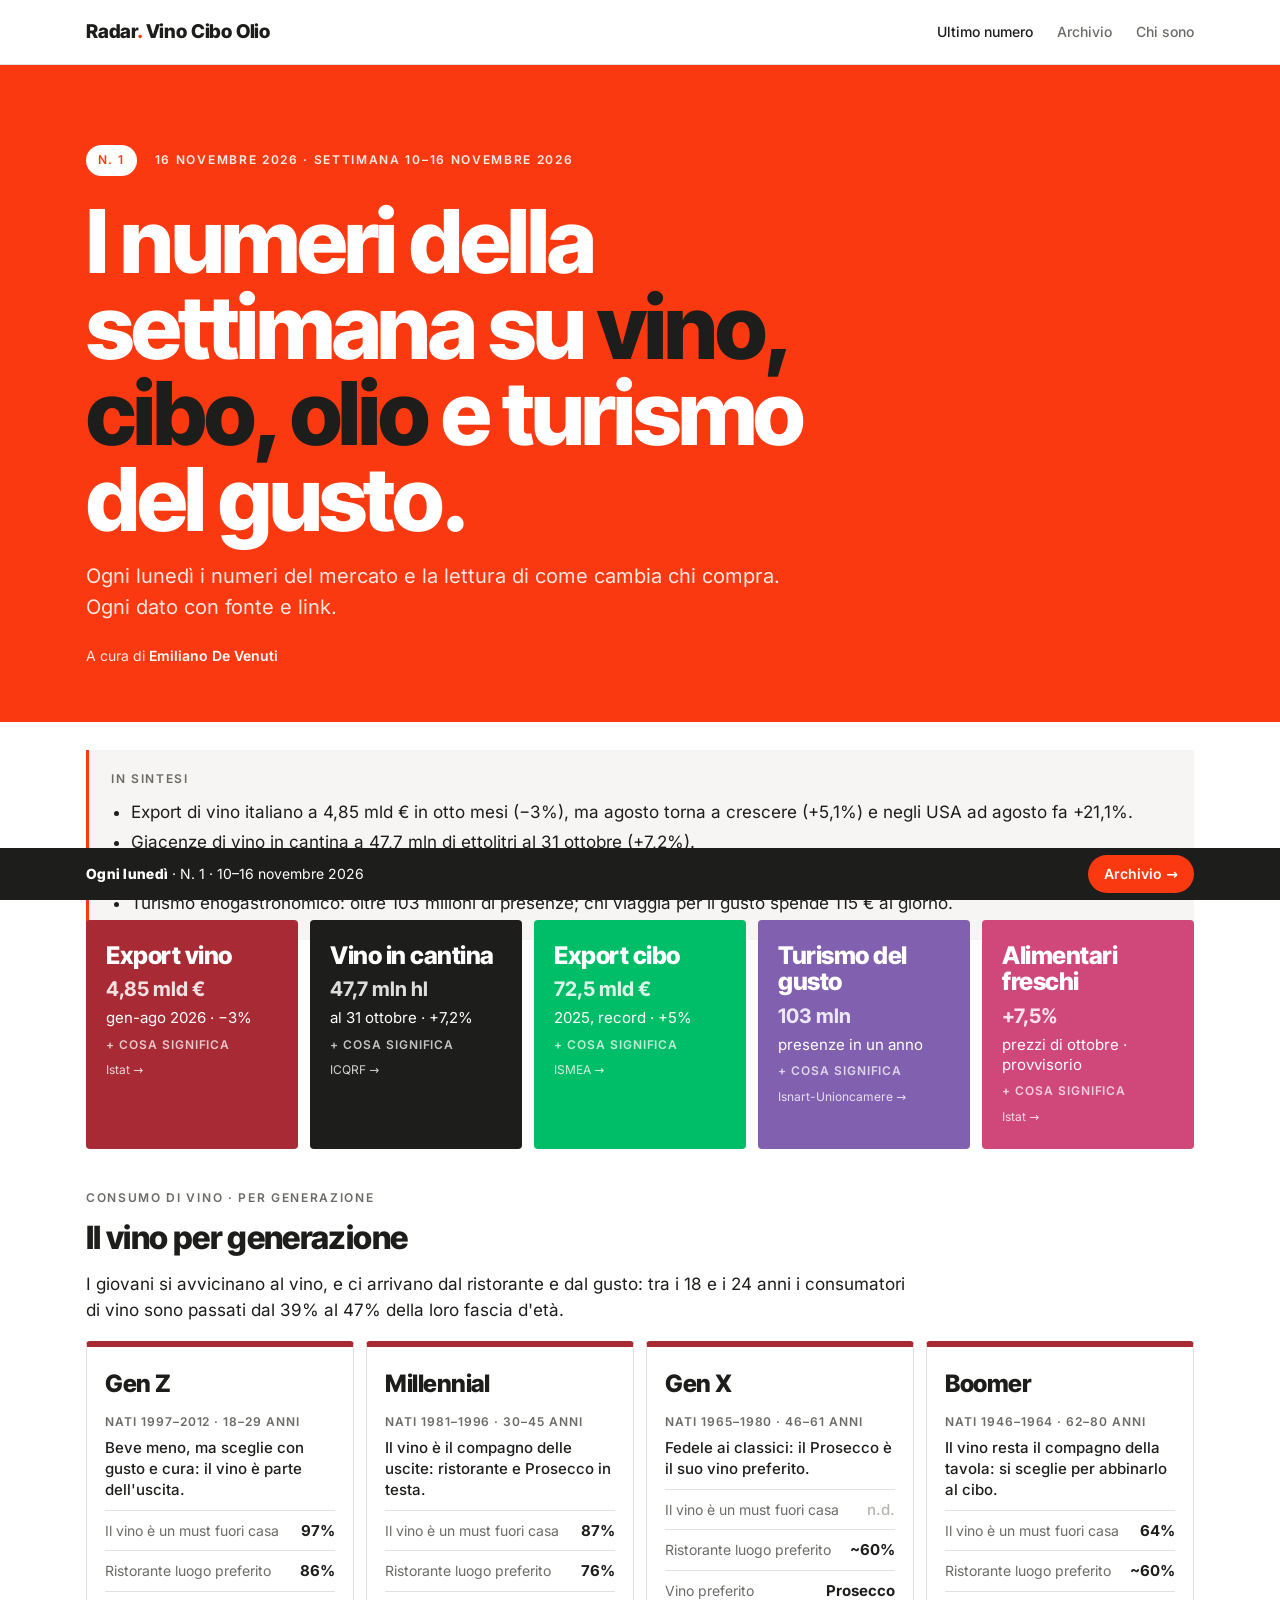
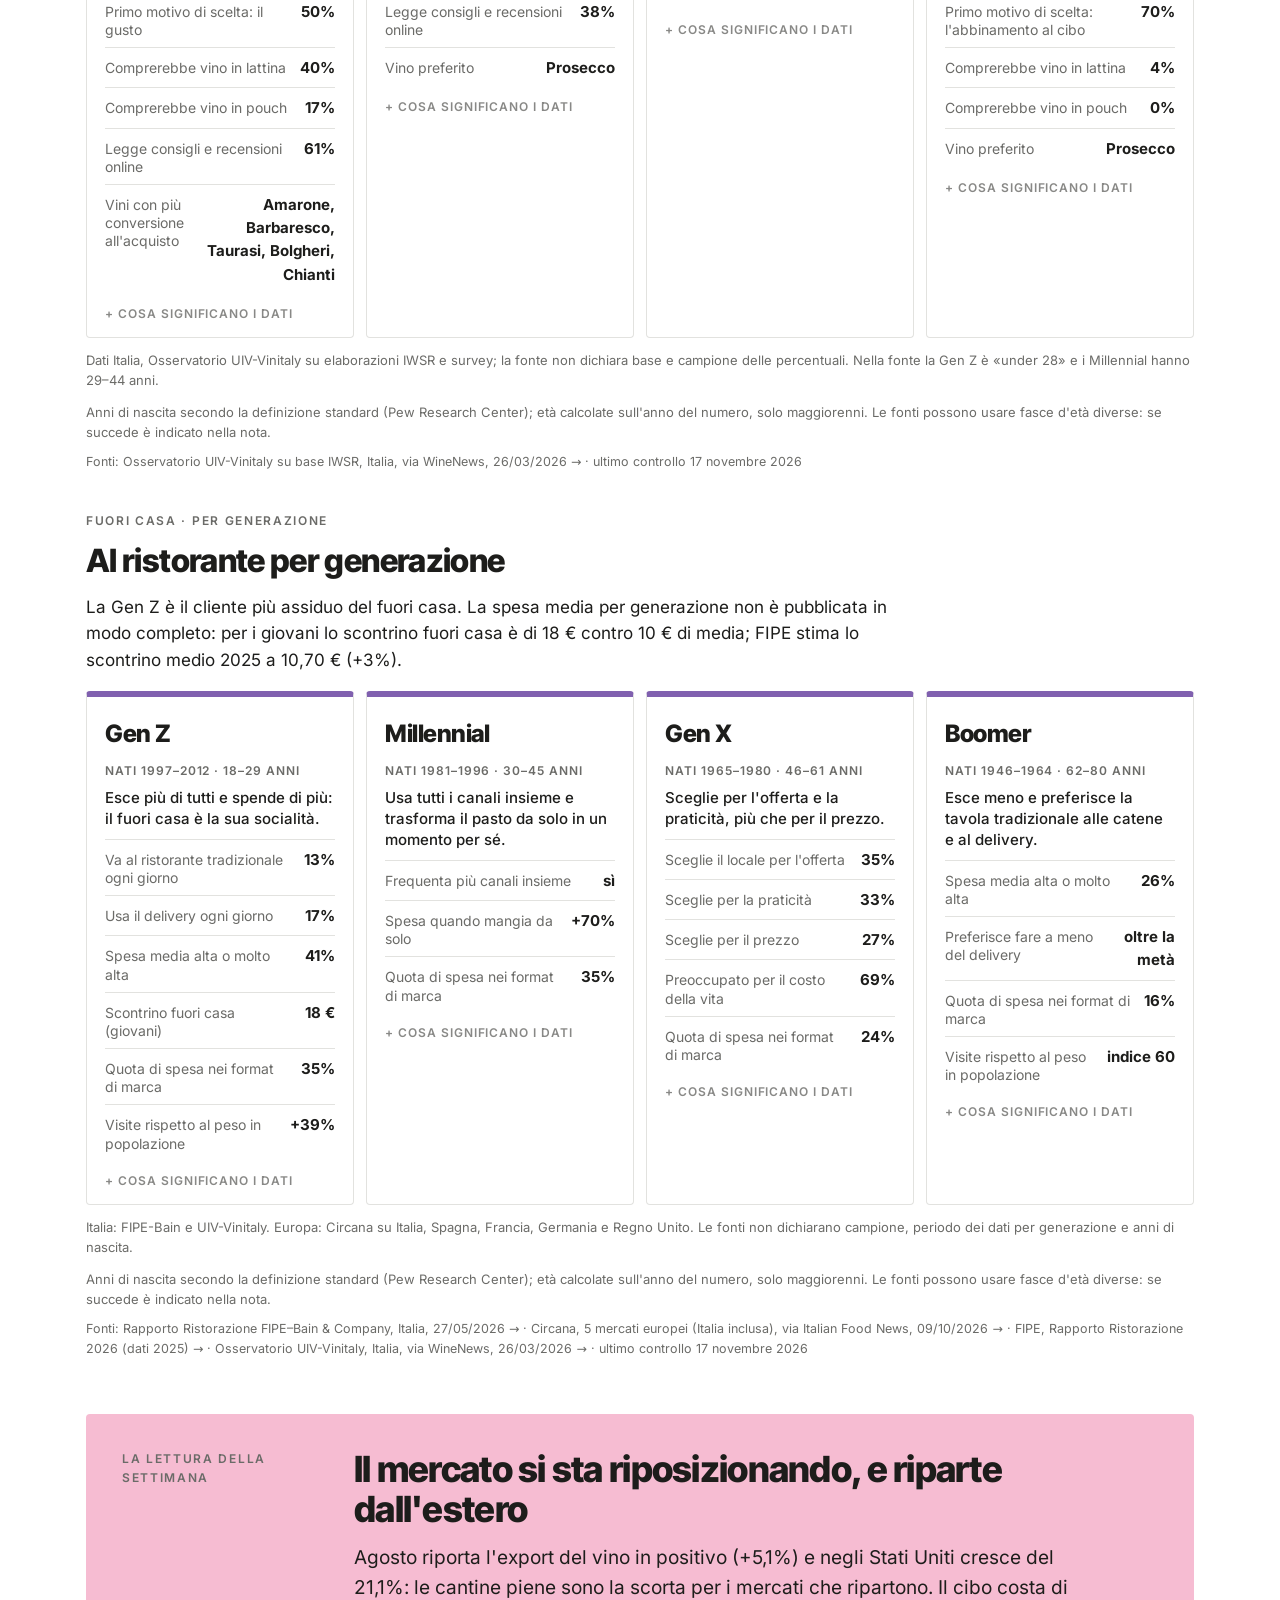
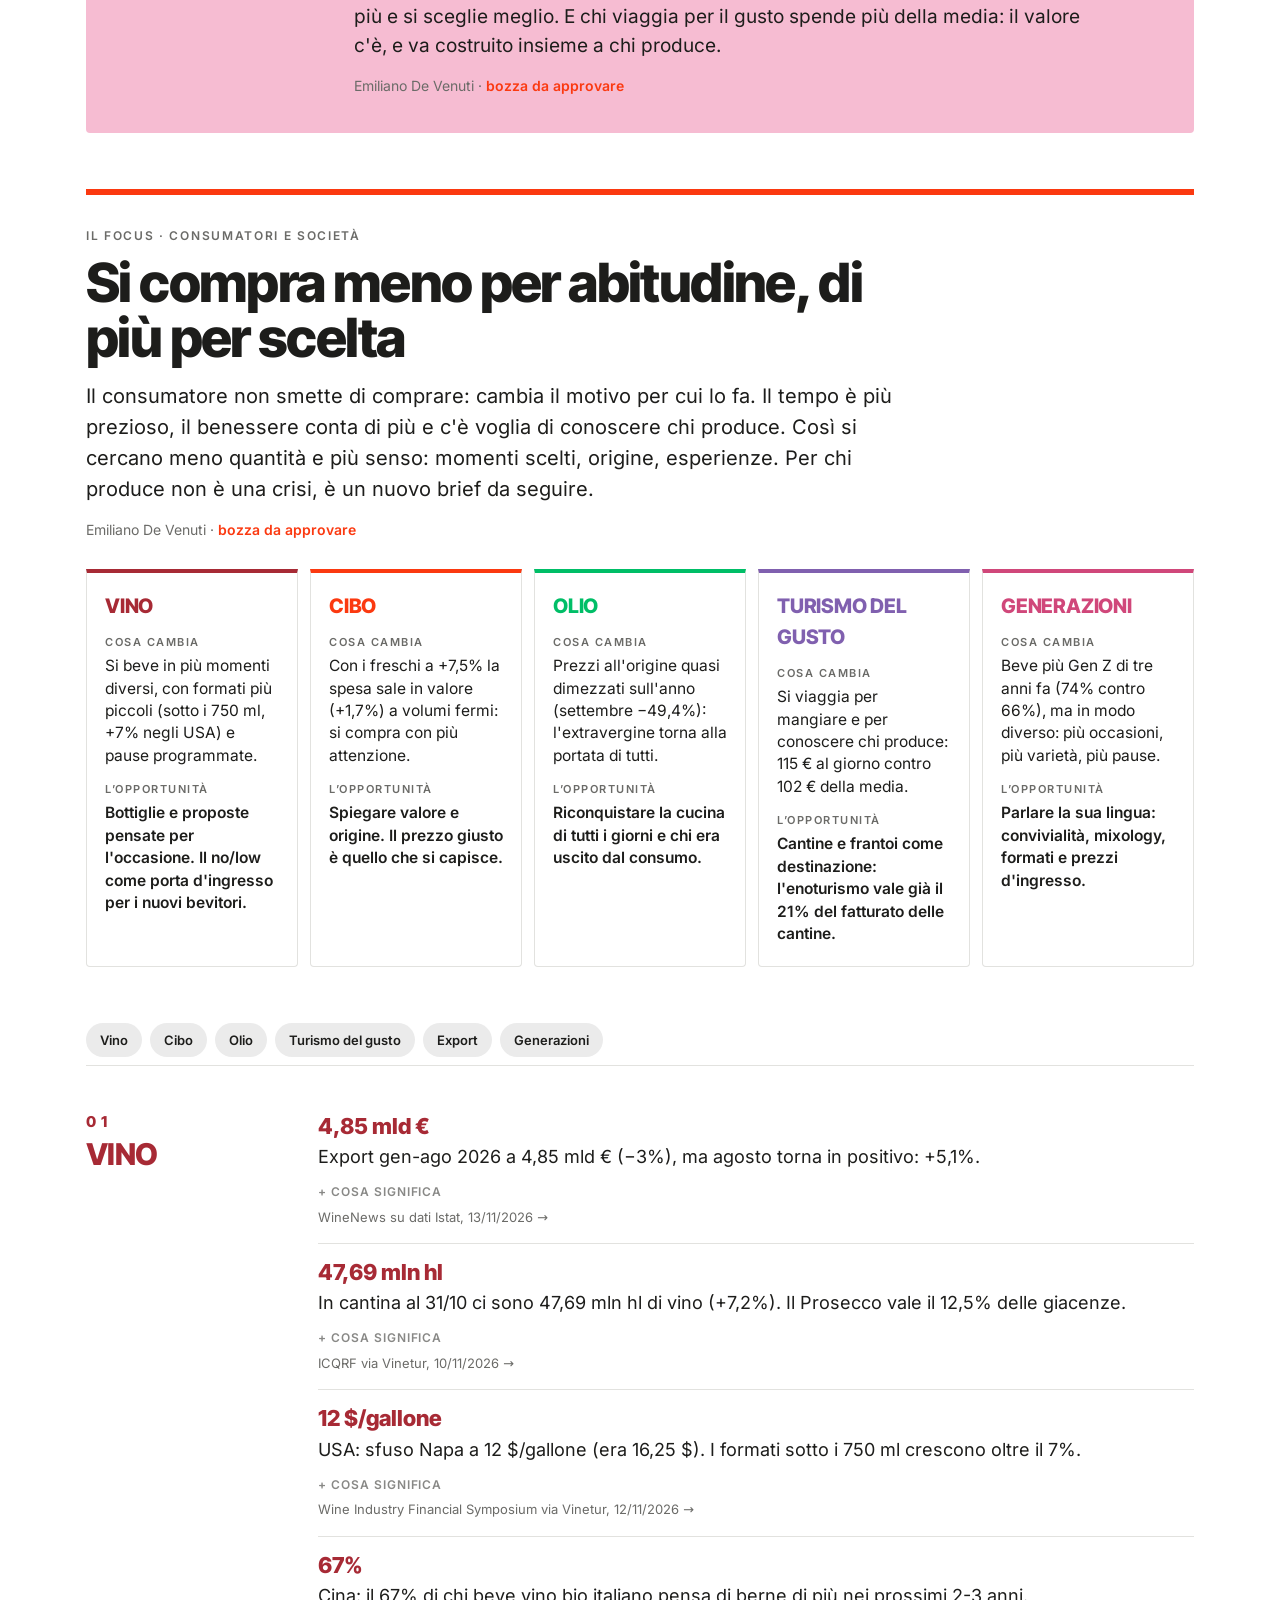
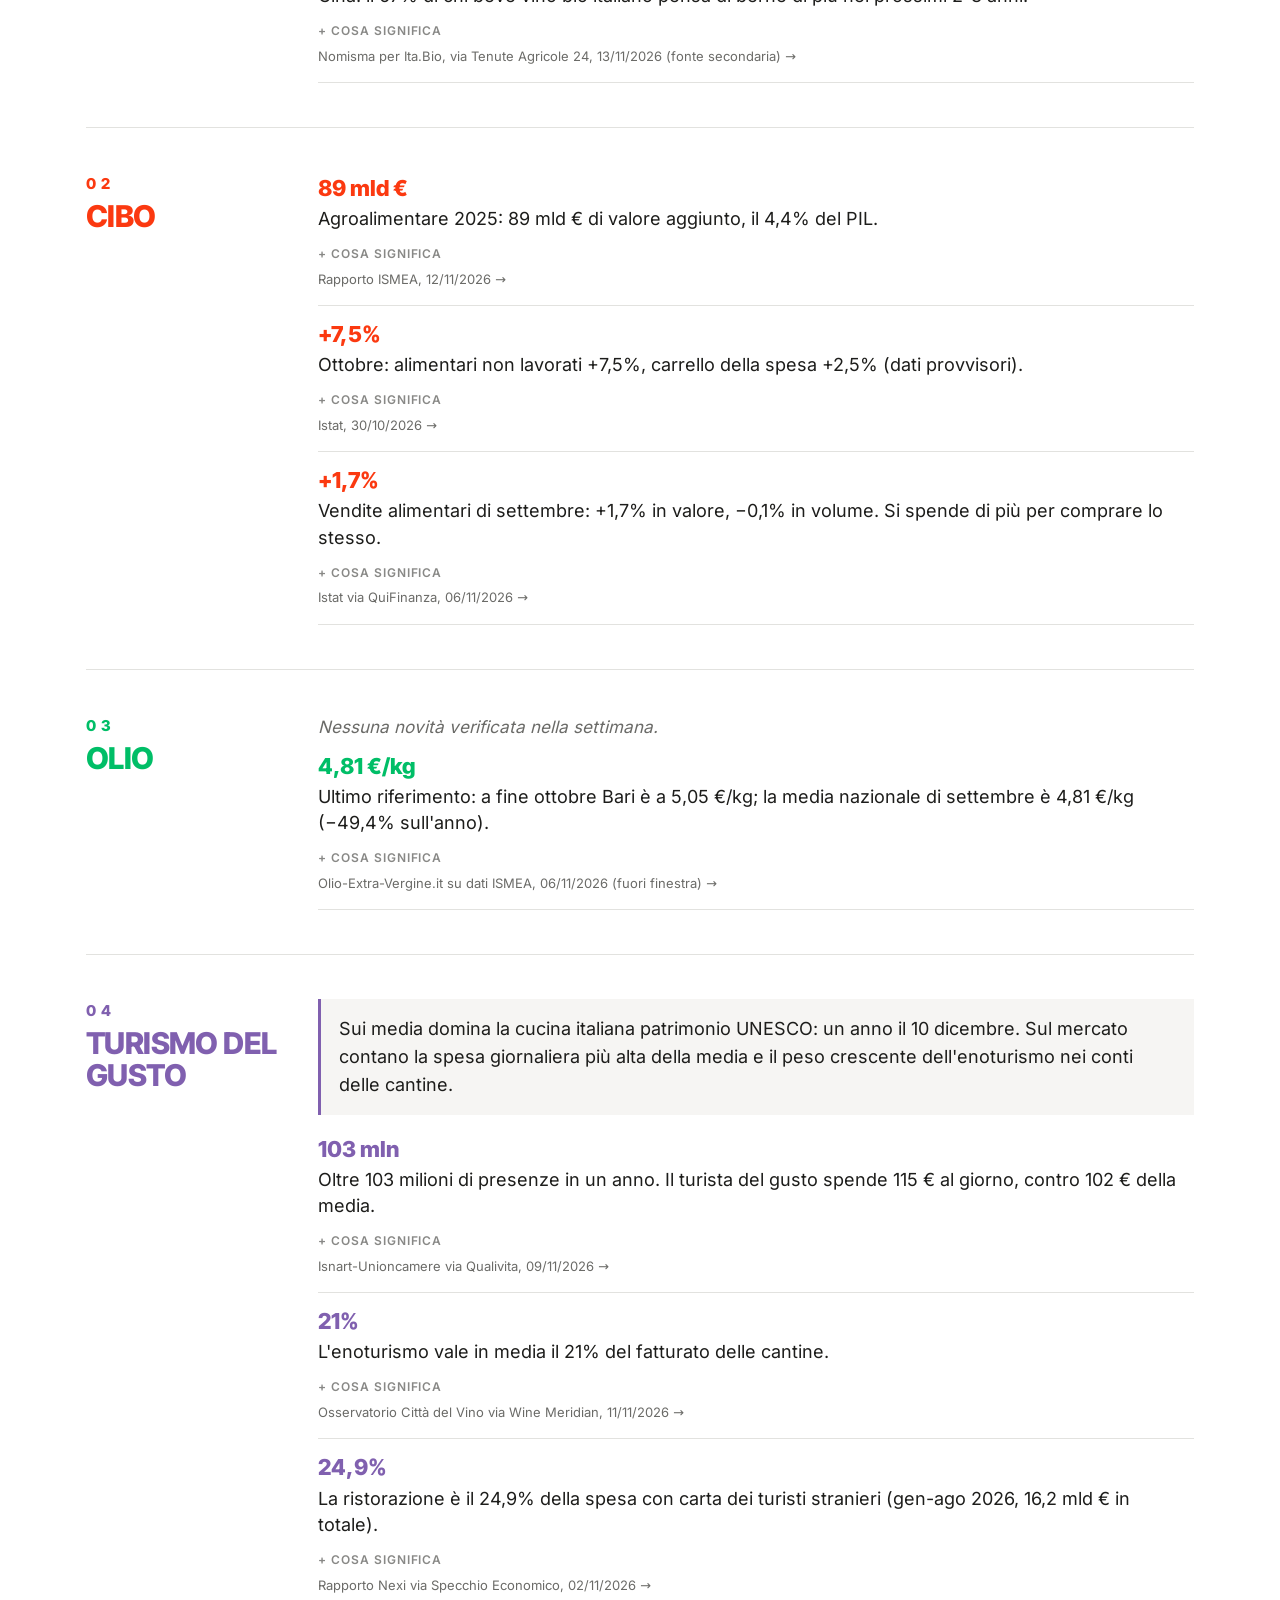
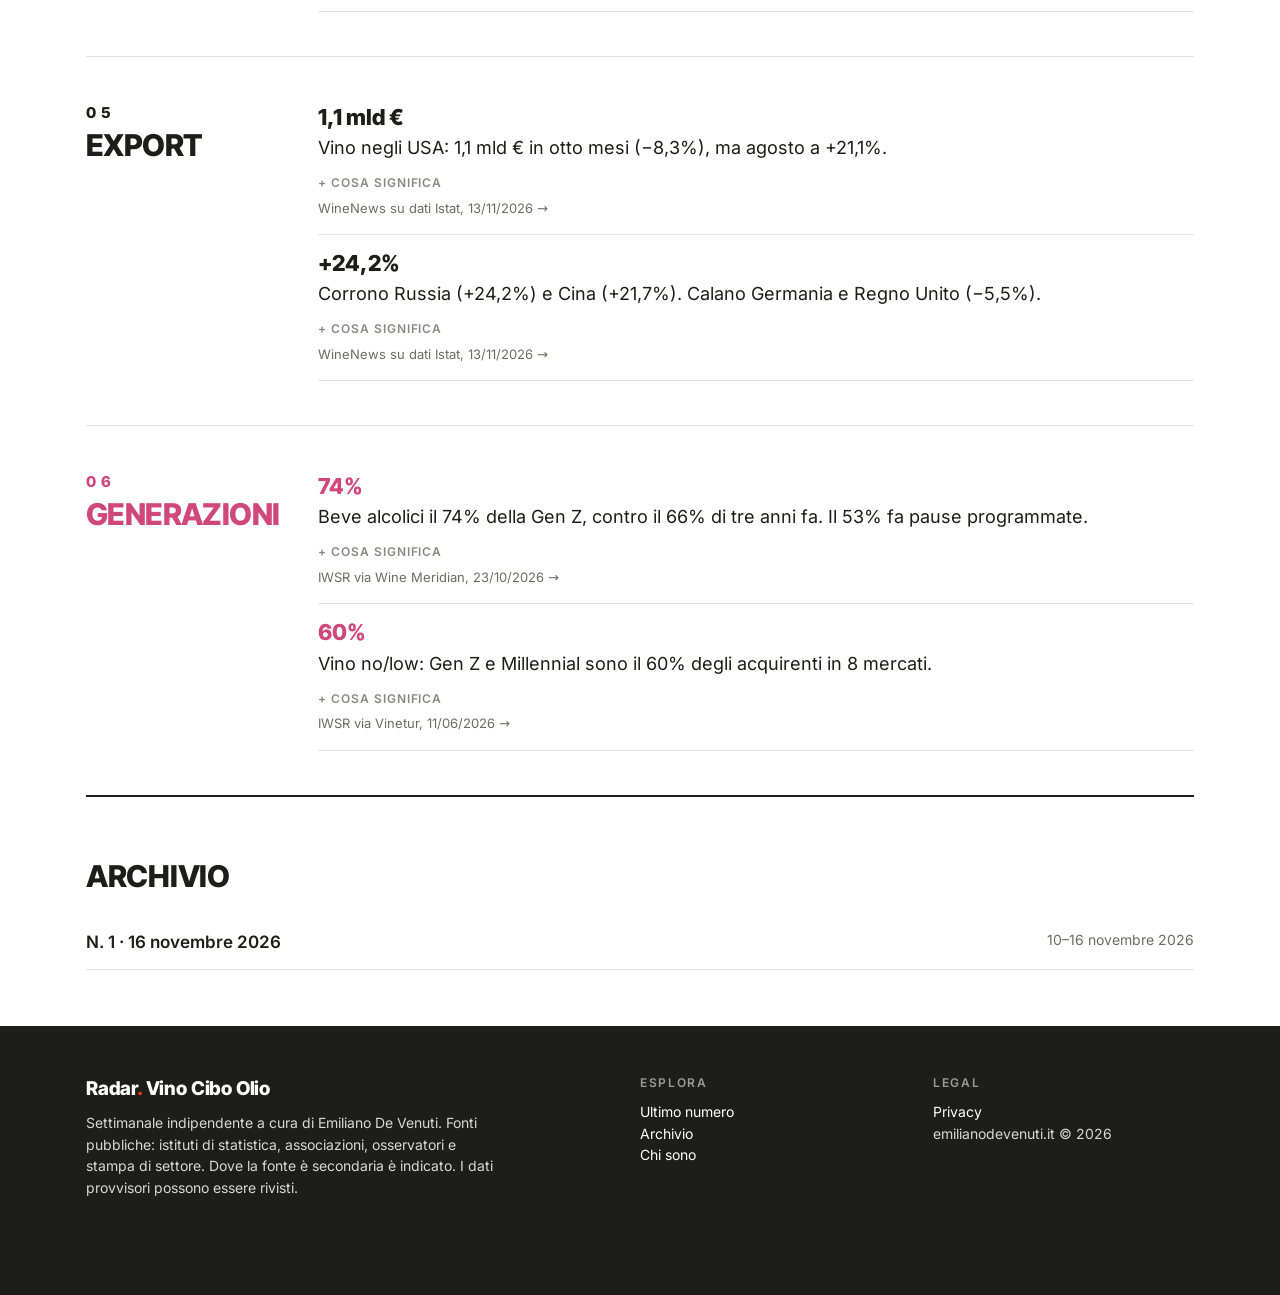
==== commit d8b61f7c: "Radar: aggiornamento dal foglio 2026-11-18T10:46Z" ====
--- a/index.html
+++ b/index.html
@@ -56,7 +56,7 @@
 <div class="num"><div class="n">Alimentari freschi</div><div class="v">+7,5%</div><div class="l">prezzi di ottobre · provvisorio</div><details class="why"><summary>Cosa significa</summary><p>Prezzi degli alimentari non lavorati (freschi) rispetto a un anno fa.</p></details><div class="s"><a href="https://www.istat.it/wp-content/uploads/2026/10/CS_Prezzi-al-consumo_Prov_Ottobre2026.pdf" target="_blank" rel="noopener">Istat →</a></div></div>
 </div></div>
 <div class="wrap"><section class="gens gens-vino"><div class="ghead"><div class="lab">Consumo di vino · per generazione</div><h2>Il vino per generazione</h2><p>I giovani si avvicinano al vino, e ci arrivano dal ristorante e dal gusto: tra i 18 e i 24 anni i consumatori di vino sono passati dal 39% al 47% della loro fascia d&#x27;età.</p></div><div class="ggrid">
-<article class="gcard"><h3>Gen Z</h3>
+<article class="gcard"><h3>Gen Z</h3><div class="gyears">nati 1997–2012 · 18–29 anni</div>
 <p class="take">Beve meno, ma sceglie con gusto e cura: il vino è parte dell&#x27;uscita.</p>
 <dl>
 <div class="nw" title="Quota per cui il vino è un «must» fuori casa. Base non dichiarata."><dt>Il vino è un must fuori casa</dt><dd>97%</dd></div>
@@ -69,7 +69,7 @@
 </dl>
 <details class="why"><summary>Cosa significano i dati</summary><ul><li><b>Il vino è un must fuori casa</b>: Quota per cui il vino è un «must» fuori casa. Base non dichiarata.</li><li><b>Ristorante luogo preferito</b>: Il ristorante indicato come luogo preferito per bere vino fuori casa.</li><li><b>Primo motivo di scelta: il gusto</b>: Quota che indica «mi piace il gusto» come primo criterio.</li><li><b>Comprerebbe vino in lattina</b>: Intenzione, non acquisto reale: 4 su 10 lo comprerebbero.</li><li><b>Comprerebbe vino in pouch</b>: Intenzione di acquisto del vino in busta (pouch).</li><li><b>Legge consigli e recensioni online</b>: Quota che si informa su siti e blog quando compra vino online.</li><li><b>Vini con più conversione all&#x27;acquisto</b>: Classifica per tasso di conversione all&#x27;acquisto (IWSR); Amarone al 68%.</li></ul></details>
 </article>
-<article class="gcard"><h3>Millennial</h3>
+<article class="gcard"><h3>Millennial</h3><div class="gyears">nati 1981–1996 · 30–45 anni</div>
 <p class="take">Il vino è il compagno delle uscite: ristorante e Prosecco in testa.</p>
 <dl>
 <div class="nw" title="Quota per cui il vino è un «must» fuori casa. Base non dichiarata."><dt>Il vino è un must fuori casa</dt><dd>87%</dd></div>
@@ -79,7 +79,7 @@
 </dl>
 <details class="why"><summary>Cosa significano i dati</summary><ul><li><b>Il vino è un must fuori casa</b>: Quota per cui il vino è un «must» fuori casa. Base non dichiarata.</li><li><b>Ristorante luogo preferito</b>: Il ristorante indicato come luogo preferito per bere vino fuori casa.</li><li><b>Legge consigli e recensioni online</b>: Quota che si informa su siti e blog quando compra vino online.</li><li><b>Vino preferito</b>: Il vino preferito dai Millennial in su.</li></ul></details>
 </article>
-<article class="gcard"><h3>Gen X</h3>
+<article class="gcard"><h3>Gen X</h3><div class="gyears">nati 1965–1980 · 46–61 anni</div>
 <p class="take">Fedele ai classici: il Prosecco è il suo vino preferito.</p>
 <dl>
 <div class="nd nw" title="Dato non pubblicato dalla fonte."><dt>Il vino è un must fuori casa</dt><dd>n.d.</dd></div>
@@ -88,7 +88,7 @@
 </dl>
 <details class="why"><summary>Cosa significano i dati</summary><ul><li><b>Il vino è un must fuori casa</b>: Dato non pubblicato dalla fonte.</li><li><b>Ristorante luogo preferito</b>: Valore unico per Gen X e Boomer insieme.</li><li><b>Vino preferito</b>: Il vino più amato da Gen X, Boomer e Millennial.</li></ul></details>
 </article>
-<article class="gcard"><h3>Boomer</h3>
+<article class="gcard"><h3>Boomer</h3><div class="gyears">nati 1946–1964 · 62–80 anni</div>
 <p class="take">Il vino resta il compagno della tavola: si sceglie per abbinarlo al cibo.</p>
 <dl>
 <div class="nw" title="Quota per cui il vino è un «must» fuori casa. Base non dichiarata."><dt>Il vino è un must fuori casa</dt><dd>64%</dd></div>
@@ -102,9 +102,10 @@
 </article>
 </div>
 <p class="gnote">Dati Italia, Osservatorio UIV-Vinitaly su elaborazioni IWSR e survey; la fonte non dichiara base e campione delle percentuali. Nella fonte la Gen Z è «under 28» e i Millennial hanno 29–44 anni.</p>
+<p class="gnote">Anni di nascita secondo la definizione standard (Pew Research Center); età calcolate sull&#x27;anno del numero, solo maggiorenni. Le fonti possono usare fasce d&#x27;età diverse: se succede è indicato nella nota.</p>
 <div class="gsrc">Fonti: <a href="https://winenews.it/it/vinitaly-2026-i-consumatori-di-vino-crescono-grazie-ai-giovani-che-amano-i-rossi-ma-bevono-meno_585935/" target="_blank" rel="noopener">Osservatorio UIV-Vinitaly su base IWSR, Italia, via WineNews, 26/03/2026 →</a> · <span>ultimo controllo 17 novembre 2026</span></div></section></div>
 <div class="wrap"><section class="gens gens-ristorante"><div class="ghead"><div class="lab">Fuori casa · per generazione</div><h2>Al ristorante per generazione</h2><p>La Gen Z è il cliente più assiduo del fuori casa. La spesa media per generazione non è pubblicata in modo completo: per i giovani lo scontrino fuori casa è di 18 € contro 10 € di media; FIPE stima lo scontrino medio 2025 a 10,70 € (+3%).</p></div><div class="ggrid">
-<article class="gcard"><h3>Gen Z</h3>
+<article class="gcard"><h3>Gen Z</h3><div class="gyears">nati 1997–2012 · 18–29 anni</div>
 <p class="take">Esce più di tutti e spende di più: il fuori casa è la sua socialità.</p>
 <dl>
 <div class="nw" title="Italia; media europea 5%. Il 17% non ci è mai andato."><dt>Va al ristorante tradizionale ogni giorno</dt><dd>13%</dd></div>
@@ -116,7 +117,7 @@
 </dl>
 <details class="why"><summary>Cosa significano i dati</summary><ul><li><b>Va al ristorante tradizionale ogni giorno</b>: Italia; media europea 5%. Il 17% non ci è mai andato.</li><li><b>Usa il delivery ogni giorno</b>: Italia; il 29% almeno una volta a settimana.</li><li><b>Spesa media alta o molto alta</b>: Quota che colloca la sua spesa media in «alta» o «molto alta», Italia.</li><li><b>Scontrino fuori casa (giovani)</b>: Contro 10 € di media; la fonte dice «giovani» senza fascia d&#x27;età.</li><li><b>Quota di spesa nei format di marca</b>: Europa, 5 mercati; valore unico Gen Z e Millennial (mercato: 29%).</li><li><b>Visite rispetto al peso in popolazione</b>: Europa, 5 mercati: è il 16% della popolazione ma fa il 39% di visite in più del previsto.</li></ul></details>
 </article>
-<article class="gcard"><h3>Millennial</h3>
+<article class="gcard"><h3>Millennial</h3><div class="gyears">nati 1981–1996 · 30–45 anni</div>
 <p class="take">Usa tutti i canali insieme e trasforma il pasto da solo in un momento per sé.</p>
 <dl>
 <div class="nw" title="Ristoranti, fast food, pub/café e delivery, abitualmente (Italia)."><dt>Frequenta più canali insieme</dt><dd>sì</dd></div>
@@ -125,7 +126,7 @@
 </dl>
 <details class="why"><summary>Cosa significano i dati</summary><ul><li><b>Frequenta più canali insieme</b>: Ristoranti, fast food, pub/café e delivery, abitualmente (Italia).</li><li><b>Spesa quando mangia da solo</b>: Circa il 70% in più rispetto allo stesso pasto in compagnia (Europa).</li><li><b>Quota di spesa nei format di marca</b>: Europa, 5 mercati; valore unico Gen Z e Millennial (mercato: 29%).</li></ul></details>
 </article>
-<article class="gcard"><h3>Gen X</h3>
+<article class="gcard"><h3>Gen X</h3><div class="gyears">nati 1965–1980 · 46–61 anni</div>
 <p class="take">Sceglie per l&#x27;offerta e la praticità, più che per il prezzo.</p>
 <dl>
 <div class="nw" title="Primo criterio di scelta del ristorante (Europa, 5 mercati)."><dt>Sceglie il locale per l&#x27;offerta</dt><dd>35%</dd></div>
@@ -136,7 +137,7 @@
 </dl>
 <details class="why"><summary>Cosa significano i dati</summary><ul><li><b>Sceglie il locale per l&#x27;offerta</b>: Primo criterio di scelta del ristorante (Europa, 5 mercati).</li><li><b>Sceglie per la praticità</b>: Secondo criterio di scelta del ristorante.</li><li><b>Sceglie per il prezzo</b>: Il prezzo arriva solo terzo tra i criteri.</li><li><b>Preoccupato per il costo della vita</b>: Quota di Gen X che si dichiara preoccupata (Europa, 5 mercati).</li><li><b>Quota di spesa nei format di marca</b>: Europa, 5 mercati; mercato totale 29%.</li></ul></details>
 </article>
-<article class="gcard"><h3>Boomer</h3>
+<article class="gcard"><h3>Boomer</h3><div class="gyears">nati 1946–1964 · 62–80 anni</div>
 <p class="take">Esce meno e preferisce la tavola tradizionale alle catene e al delivery.</p>
 <dl>
 <div class="nw" title="Quota che colloca la sua spesa media in «alta» o «molto alta», Italia."><dt>Spesa media alta o molto alta</dt><dd>26%</dd></div>
@@ -148,6 +149,7 @@
 </article>
 </div>
 <p class="gnote">Italia: FIPE-Bain e UIV-Vinitaly. Europa: Circana su Italia, Spagna, Francia, Germania e Regno Unito. Le fonti non dichiarano campione, periodo dei dati per generazione e anni di nascita.</p>
+<p class="gnote">Anni di nascita secondo la definizione standard (Pew Research Center); età calcolate sull&#x27;anno del numero, solo maggiorenni. Le fonti possono usare fasce d&#x27;età diverse: se succede è indicato nella nota.</p>
 <div class="gsrc">Fonti: <a href="https://www.bain.com/it/about-bain/media-center/press-releases/italy/2023222/Ristorazione-gen-z-sul-podio-della-spesa-in-europa-ma-attesa-contrazione-dei-consumi/" target="_blank" rel="noopener">Rapporto Ristorazione FIPE–Bain &amp; Company, Italia, 27/05/2026 →</a> · <a href="https://www.italianfoodnews.it/2026/10/09/ristorazione-in-europa-i-giovani-cambiano-le-regole-del-mercato/" target="_blank" rel="noopener">Circana, 5 mercati europei (Italia inclusa), via Italian Food News, 09/10/2026 →</a> · <a href="https://www.fipe.it/wp-content/uploads/2026/04/Sintesi-per-la-stampa.pdf" target="_blank" rel="noopener">FIPE, Rapporto Ristorazione 2026 (dati 2025) →</a> · <a href="https://winenews.it/it/vinitaly-2026-i-consumatori-di-vino-crescono-grazie-ai-giovani-che-amano-i-rossi-ma-bevono-meno_585935/" target="_blank" rel="noopener">Osservatorio UIV-Vinitaly, Italia, via WineNews, 26/03/2026 →</a> · <span>ultimo controllo 17 novembre 2026</span></div></section></div>
 <div class="wrap"><section class="read"><div class="lab">La lettura della settimana</div><div><h2>Il mercato si sta riposizionando, e riparte dall&#x27;estero</h2><p>Agosto riporta l&#x27;export del vino in positivo (+5,1%) e negli Stati Uniti cresce del 21,1%: le cantine piene sono la scorta per i mercati che ripartono. Il cibo costa di più e si sceglie meglio. E chi viaggia per il gusto spende più della media: il valore c&#x27;è, e va costruito insieme a chi produce.</p><div class="sign">Emiliano De Venuti · <span class="draft">bozza da approvare</span></div></div></section></div>
 <div class="wrap"><section class="focus" id="focus"><div class="fhead"><div class="lab">Il focus · Consumatori e società</div><h2>Si compra meno per abitudine, di più per scelta</h2><p>Il consumatore non smette di comprare: cambia il motivo per cui lo fa. Il tempo è più prezioso, il benessere conta di più e c&#x27;è voglia di conoscere chi produce. Così si cercano meno quantità e più senso: momenti scelti, origine, esperienze. Per chi produce non è una crisi, è un nuovo brief da seguire.</p><div class="sign">Emiliano De Venuti · <span class="draft">bozza da approvare</span></div></div><div class="fgrid">
--- a/assets/style.css
+++ b/assets/style.css
@@ -211,3 +211,4 @@
 .gcard .why{margin-top:12px;color:var(--muted)}
 .gcard .why ul{margin:6px 0 0;padding-left:18px}
 .gcard .why li{margin:3px 0}
+.gcard .gyears{margin:2px 0 6px;font-size:12px;font-weight:600;letter-spacing:.08em;text-transform:uppercase;color:var(--muted)}
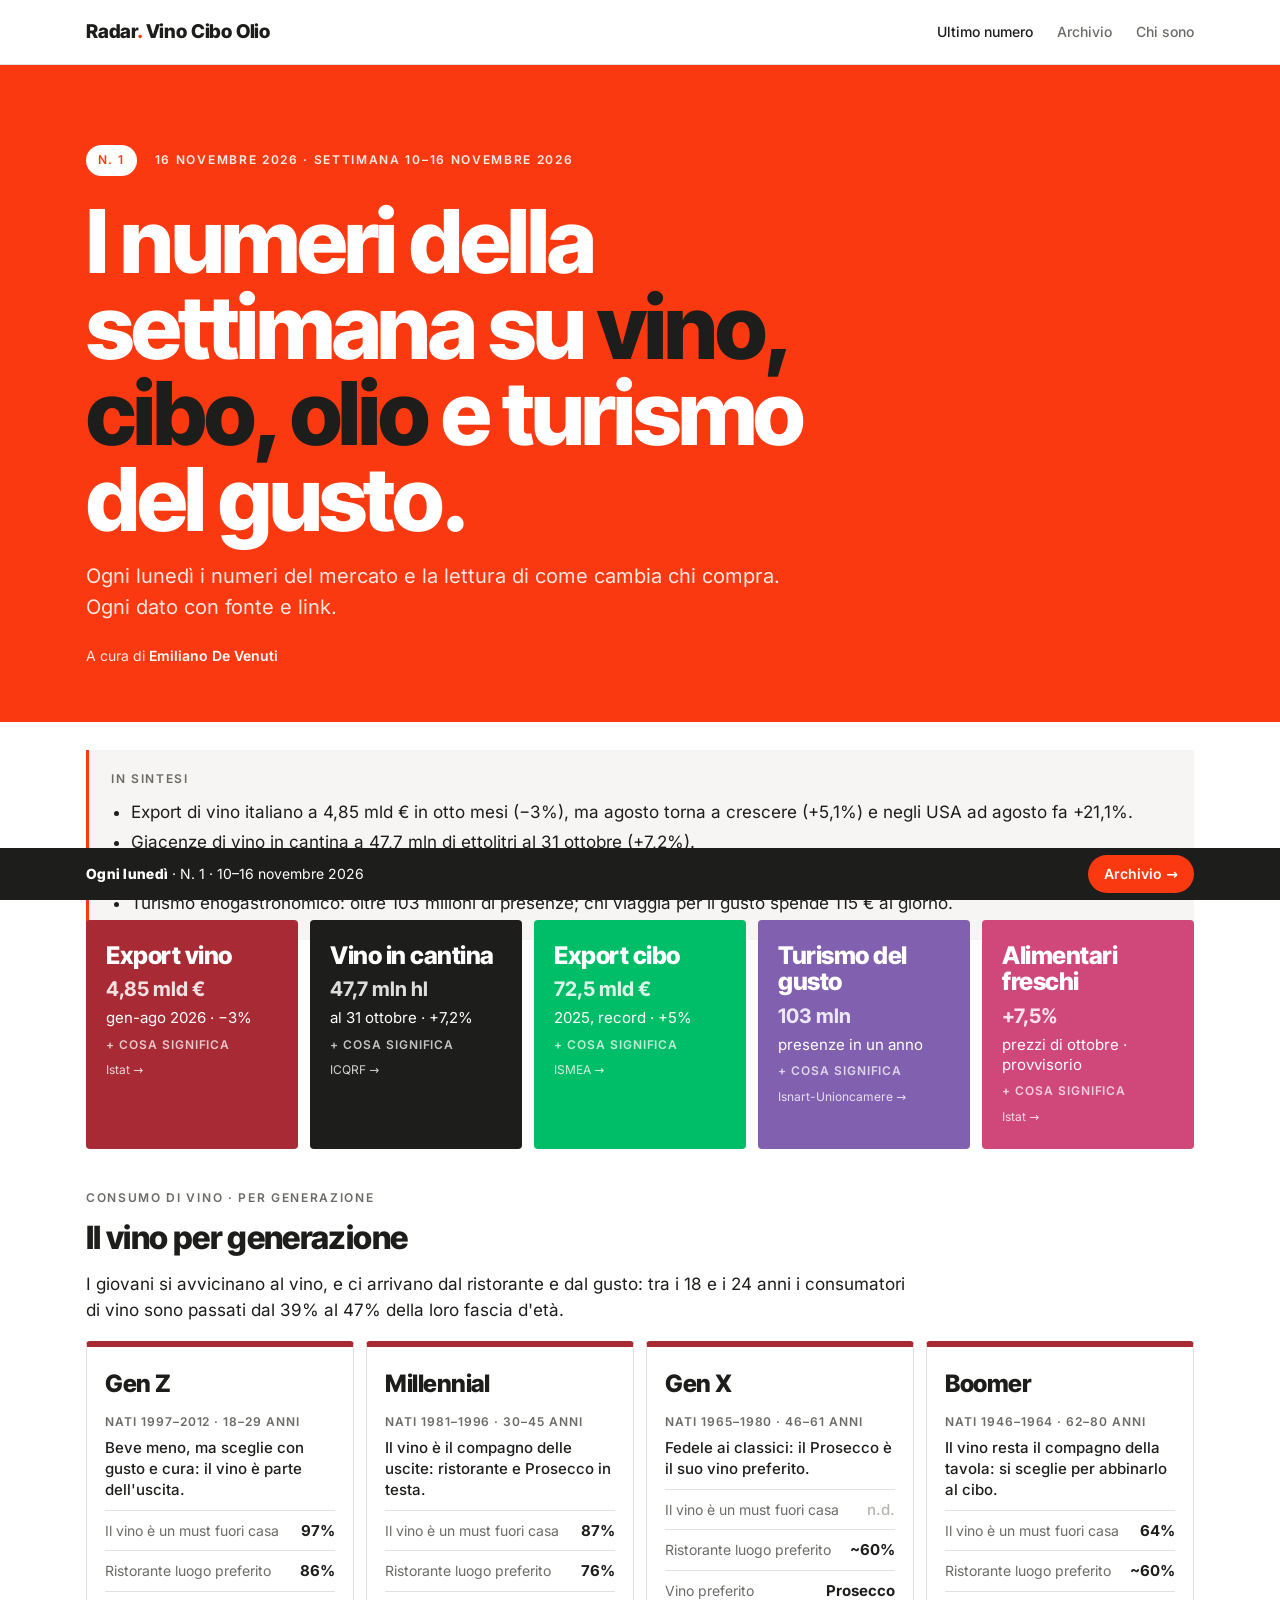
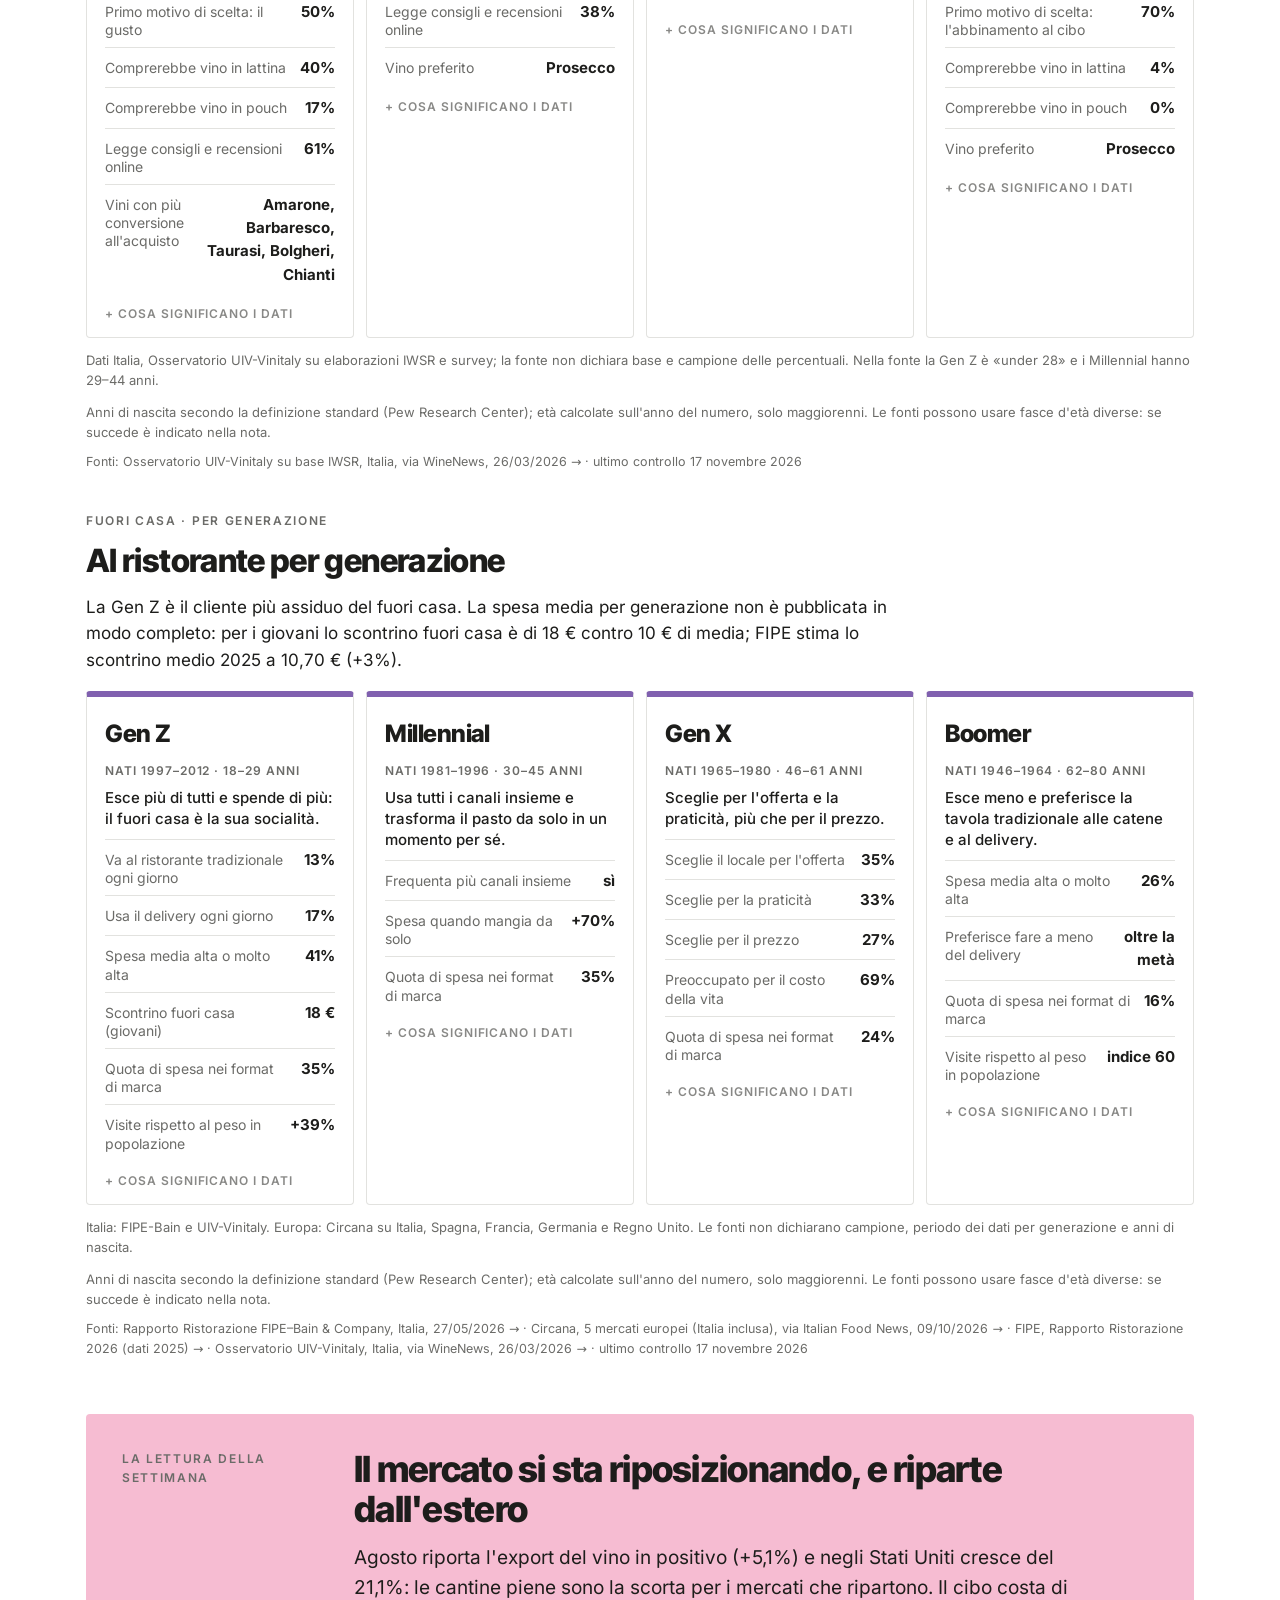
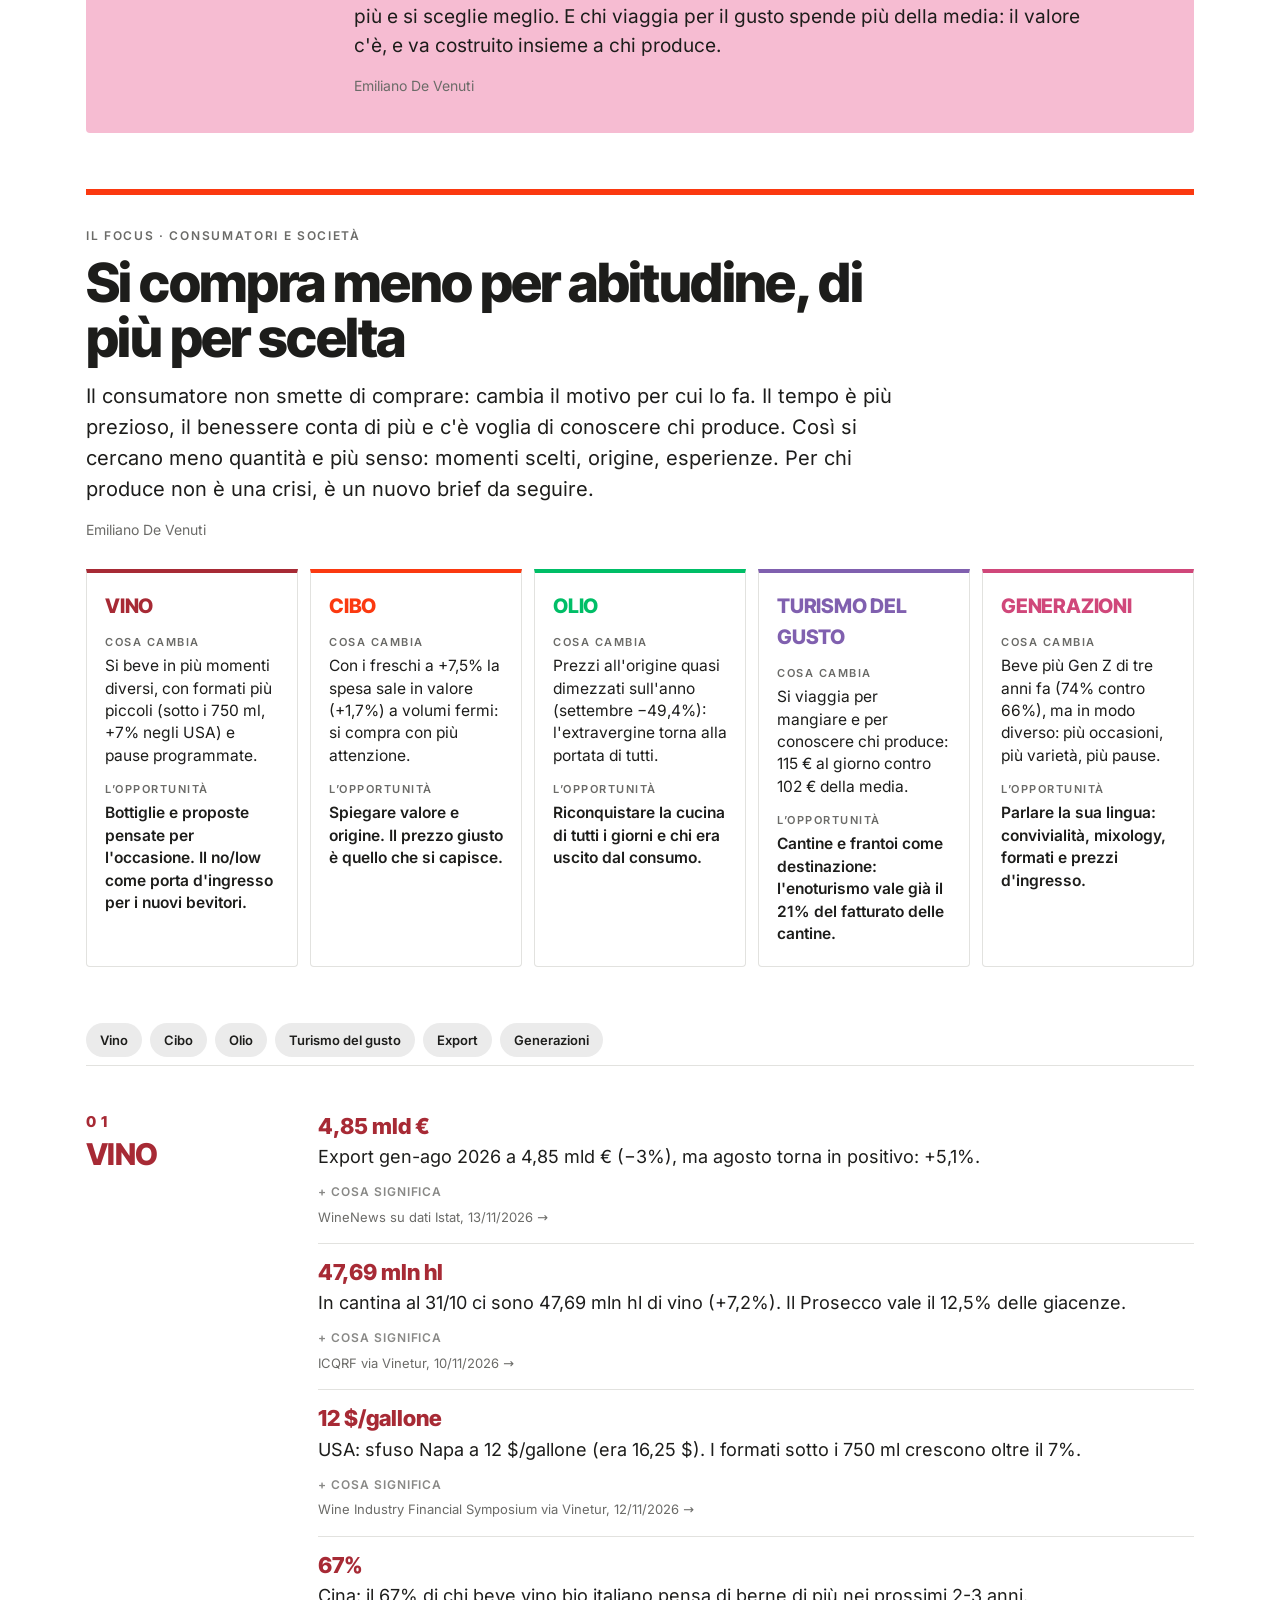
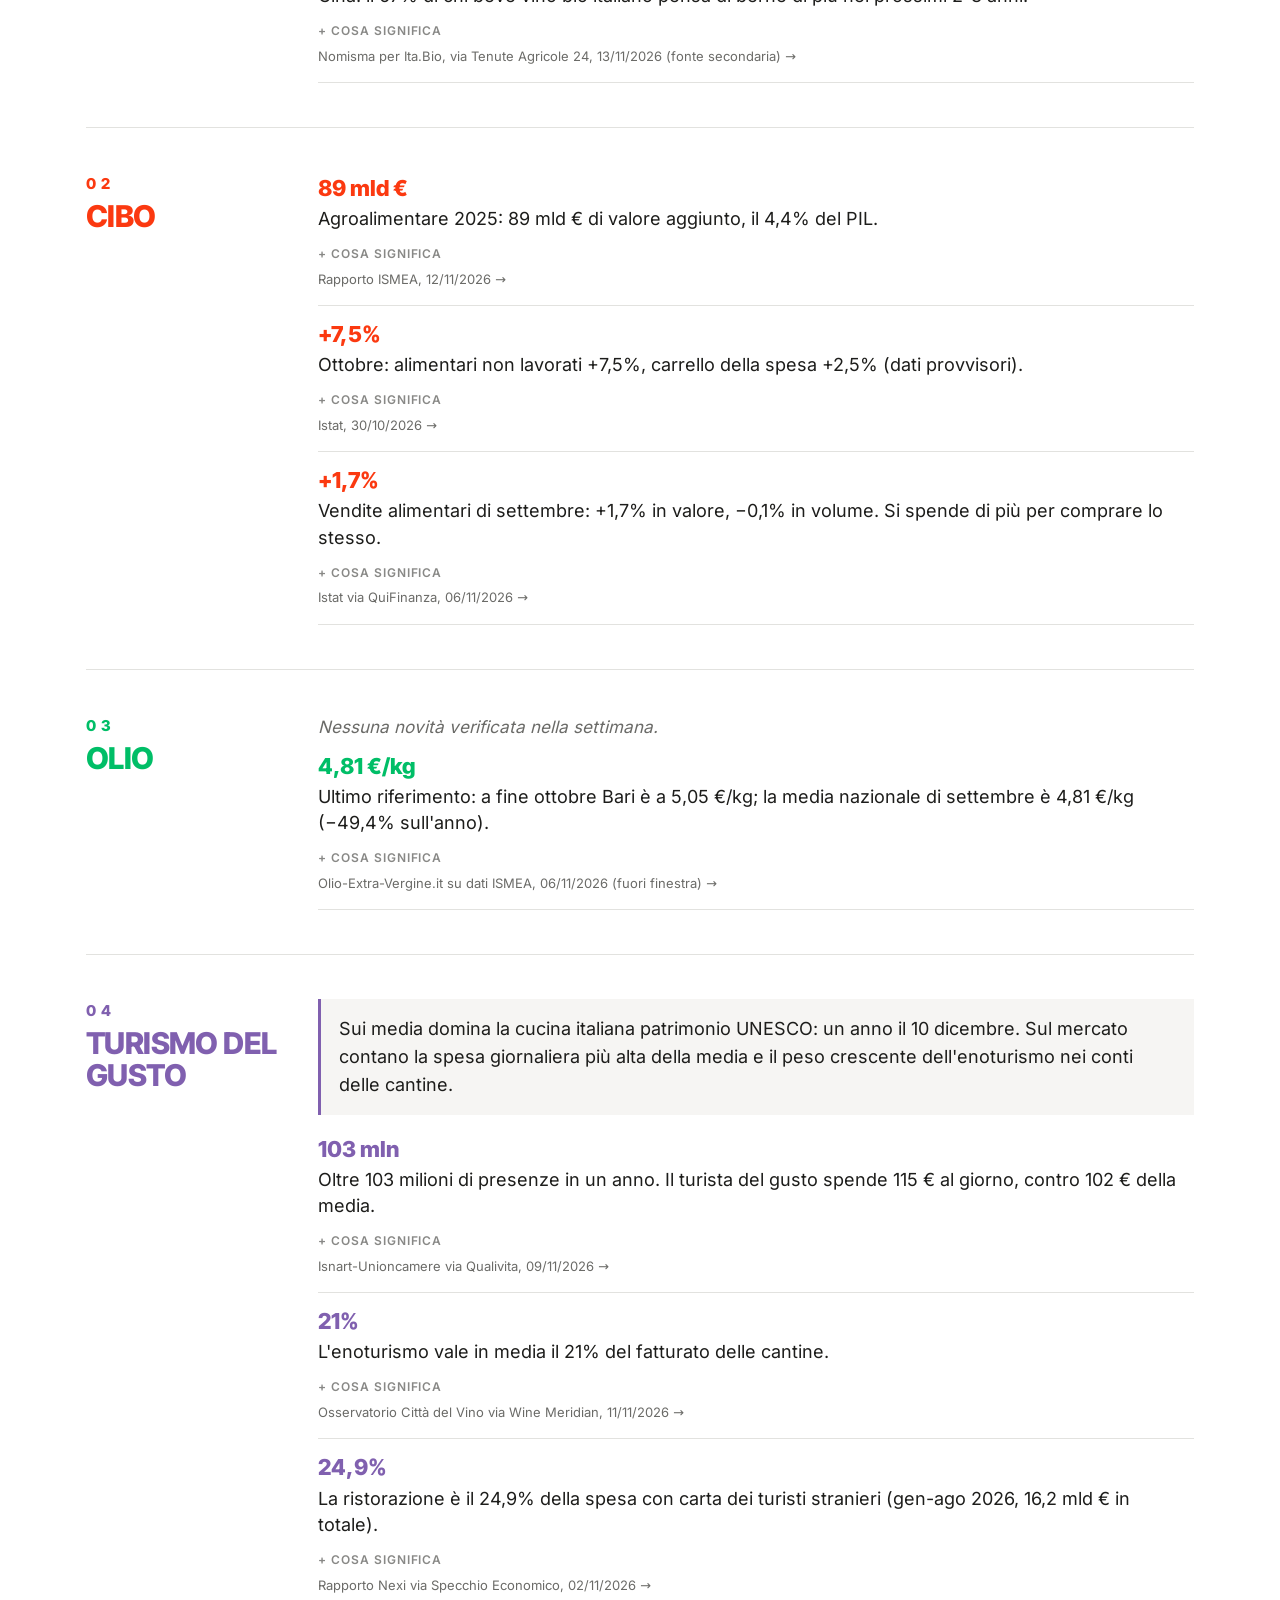
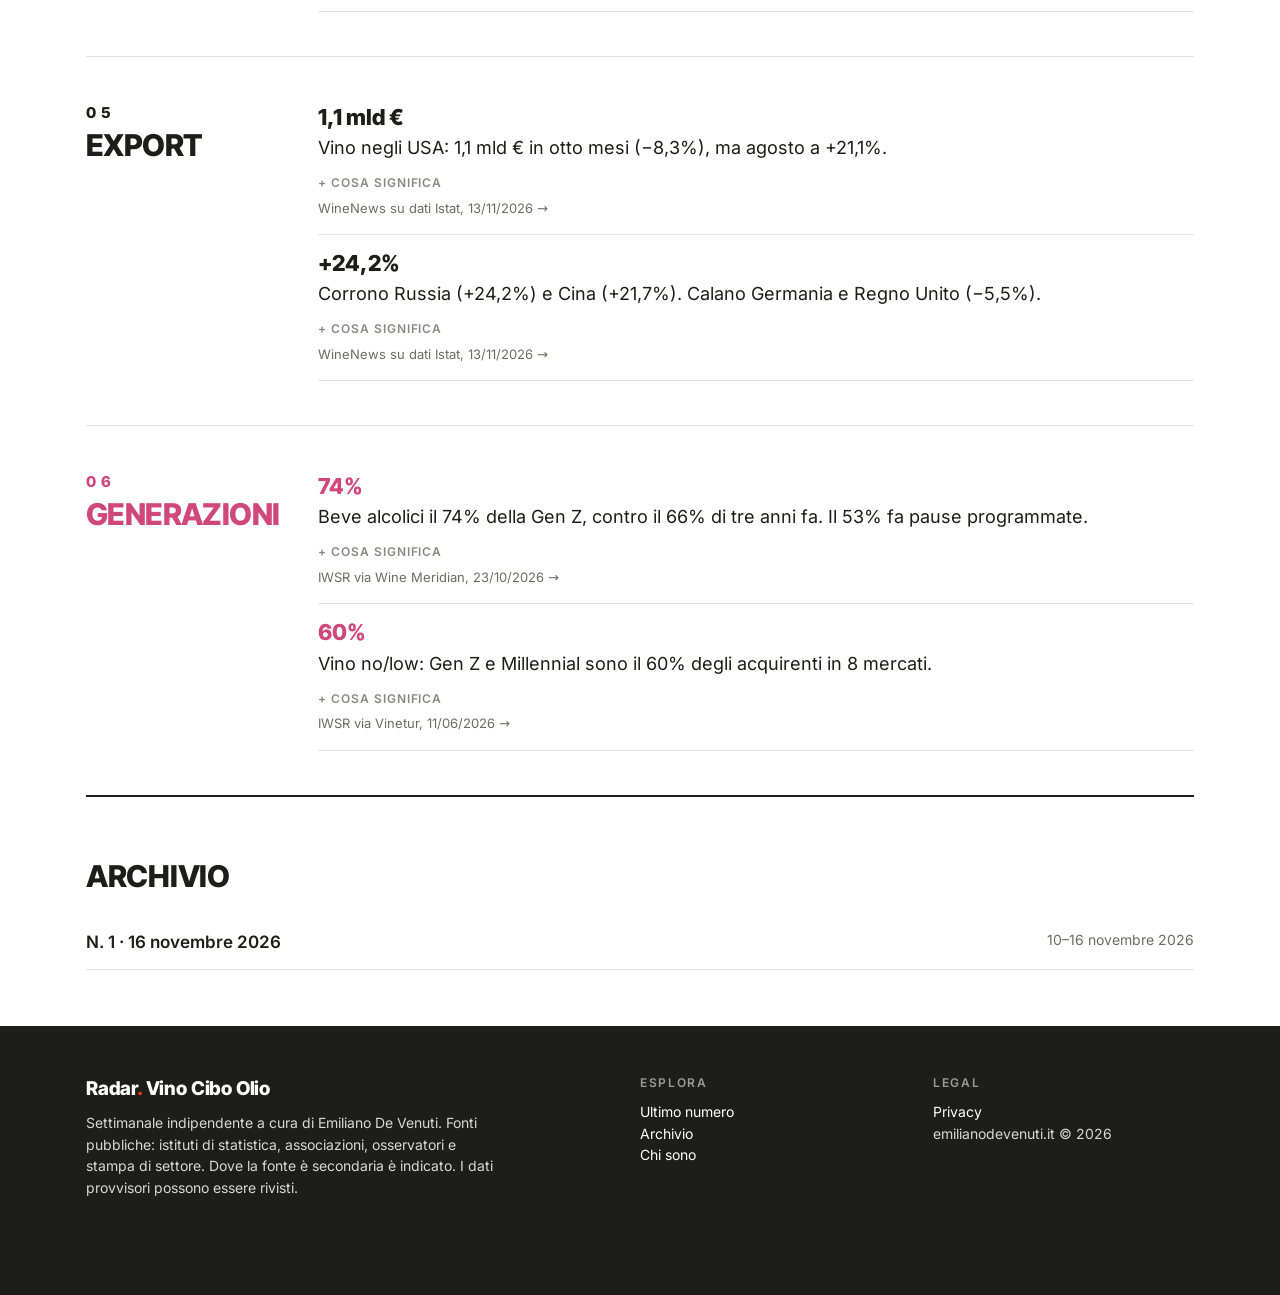
==== commit 260a4db6: "Radar: aggiornamento dal foglio 2026-11-18T11:05Z" ====
--- a/index.html
+++ b/index.html
@@ -151,8 +151,8 @@
 <p class="gnote">Italia: FIPE-Bain e UIV-Vinitaly. Europa: Circana su Italia, Spagna, Francia, Germania e Regno Unito. Le fonti non dichiarano campione, periodo dei dati per generazione e anni di nascita.</p>
 <p class="gnote">Anni di nascita secondo la definizione standard (Pew Research Center); età calcolate sull&#x27;anno del numero, solo maggiorenni. Le fonti possono usare fasce d&#x27;età diverse: se succede è indicato nella nota.</p>
 <div class="gsrc">Fonti: <a href="https://www.bain.com/it/about-bain/media-center/press-releases/italy/2023222/Ristorazione-gen-z-sul-podio-della-spesa-in-europa-ma-attesa-contrazione-dei-consumi/" target="_blank" rel="noopener">Rapporto Ristorazione FIPE–Bain &amp; Company, Italia, 27/05/2026 →</a> · <a href="https://www.italianfoodnews.it/2026/10/09/ristorazione-in-europa-i-giovani-cambiano-le-regole-del-mercato/" target="_blank" rel="noopener">Circana, 5 mercati europei (Italia inclusa), via Italian Food News, 09/10/2026 →</a> · <a href="https://www.fipe.it/wp-content/uploads/2026/04/Sintesi-per-la-stampa.pdf" target="_blank" rel="noopener">FIPE, Rapporto Ristorazione 2026 (dati 2025) →</a> · <a href="https://winenews.it/it/vinitaly-2026-i-consumatori-di-vino-crescono-grazie-ai-giovani-che-amano-i-rossi-ma-bevono-meno_585935/" target="_blank" rel="noopener">Osservatorio UIV-Vinitaly, Italia, via WineNews, 26/03/2026 →</a> · <span>ultimo controllo 17 novembre 2026</span></div></section></div>
-<div class="wrap"><section class="read"><div class="lab">La lettura della settimana</div><div><h2>Il mercato si sta riposizionando, e riparte dall&#x27;estero</h2><p>Agosto riporta l&#x27;export del vino in positivo (+5,1%) e negli Stati Uniti cresce del 21,1%: le cantine piene sono la scorta per i mercati che ripartono. Il cibo costa di più e si sceglie meglio. E chi viaggia per il gusto spende più della media: il valore c&#x27;è, e va costruito insieme a chi produce.</p><div class="sign">Emiliano De Venuti · <span class="draft">bozza da approvare</span></div></div></section></div>
-<div class="wrap"><section class="focus" id="focus"><div class="fhead"><div class="lab">Il focus · Consumatori e società</div><h2>Si compra meno per abitudine, di più per scelta</h2><p>Il consumatore non smette di comprare: cambia il motivo per cui lo fa. Il tempo è più prezioso, il benessere conta di più e c&#x27;è voglia di conoscere chi produce. Così si cercano meno quantità e più senso: momenti scelti, origine, esperienze. Per chi produce non è una crisi, è un nuovo brief da seguire.</p><div class="sign">Emiliano De Venuti · <span class="draft">bozza da approvare</span></div></div><div class="fgrid">
+<div class="wrap"><section class="read"><div class="lab">La lettura della settimana</div><div><h2>Il mercato si sta riposizionando, e riparte dall&#x27;estero</h2><p>Agosto riporta l&#x27;export del vino in positivo (+5,1%) e negli Stati Uniti cresce del 21,1%: le cantine piene sono la scorta per i mercati che ripartono. Il cibo costa di più e si sceglie meglio. E chi viaggia per il gusto spende più della media: il valore c&#x27;è, e va costruito insieme a chi produce.</p><div class="sign">Emiliano De Venuti</div></div></section></div>
+<div class="wrap"><section class="focus" id="focus"><div class="fhead"><div class="lab">Il focus · Consumatori e società</div><h2>Si compra meno per abitudine, di più per scelta</h2><p>Il consumatore non smette di comprare: cambia il motivo per cui lo fa. Il tempo è più prezioso, il benessere conta di più e c&#x27;è voglia di conoscere chi produce. Così si cercano meno quantità e più senso: momenti scelti, origine, esperienze. Per chi produce non è una crisi, è un nuovo brief da seguire.</p><div class="sign">Emiliano De Venuti</div></div><div class="fgrid">
 <article class="fcard" style="--sc:var(--c-vino)"><h3>Vino</h3><div class="lab">Cosa cambia</div><p>Si beve in più momenti diversi, con formati più piccoli (sotto i 750 ml, +7% negli USA) e pause programmate.</p><div class="lab">L’opportunità</div><p class="op">Bottiglie e proposte pensate per l&#x27;occasione. Il no/low come porta d&#x27;ingresso per i nuovi bevitori.</p></article>
 <article class="fcard" style="--sc:var(--c-cibo)"><h3>Cibo</h3><div class="lab">Cosa cambia</div><p>Con i freschi a +7,5% la spesa sale in valore (+1,7%) a volumi fermi: si compra con più attenzione.</p><div class="lab">L’opportunità</div><p class="op">Spiegare valore e origine. Il prezzo giusto è quello che si capisce.</p></article>
 <article class="fcard" style="--sc:var(--c-olio)"><h3>Olio</h3><div class="lab">Cosa cambia</div><p>Prezzi all&#x27;origine quasi dimezzati sull&#x27;anno (settembre −49,4%): l&#x27;extravergine torna alla portata di tutti.</p><div class="lab">L’opportunità</div><p class="op">Riconquistare la cucina di tutti i giorni e chi era uscito dal consumo.</p></article>
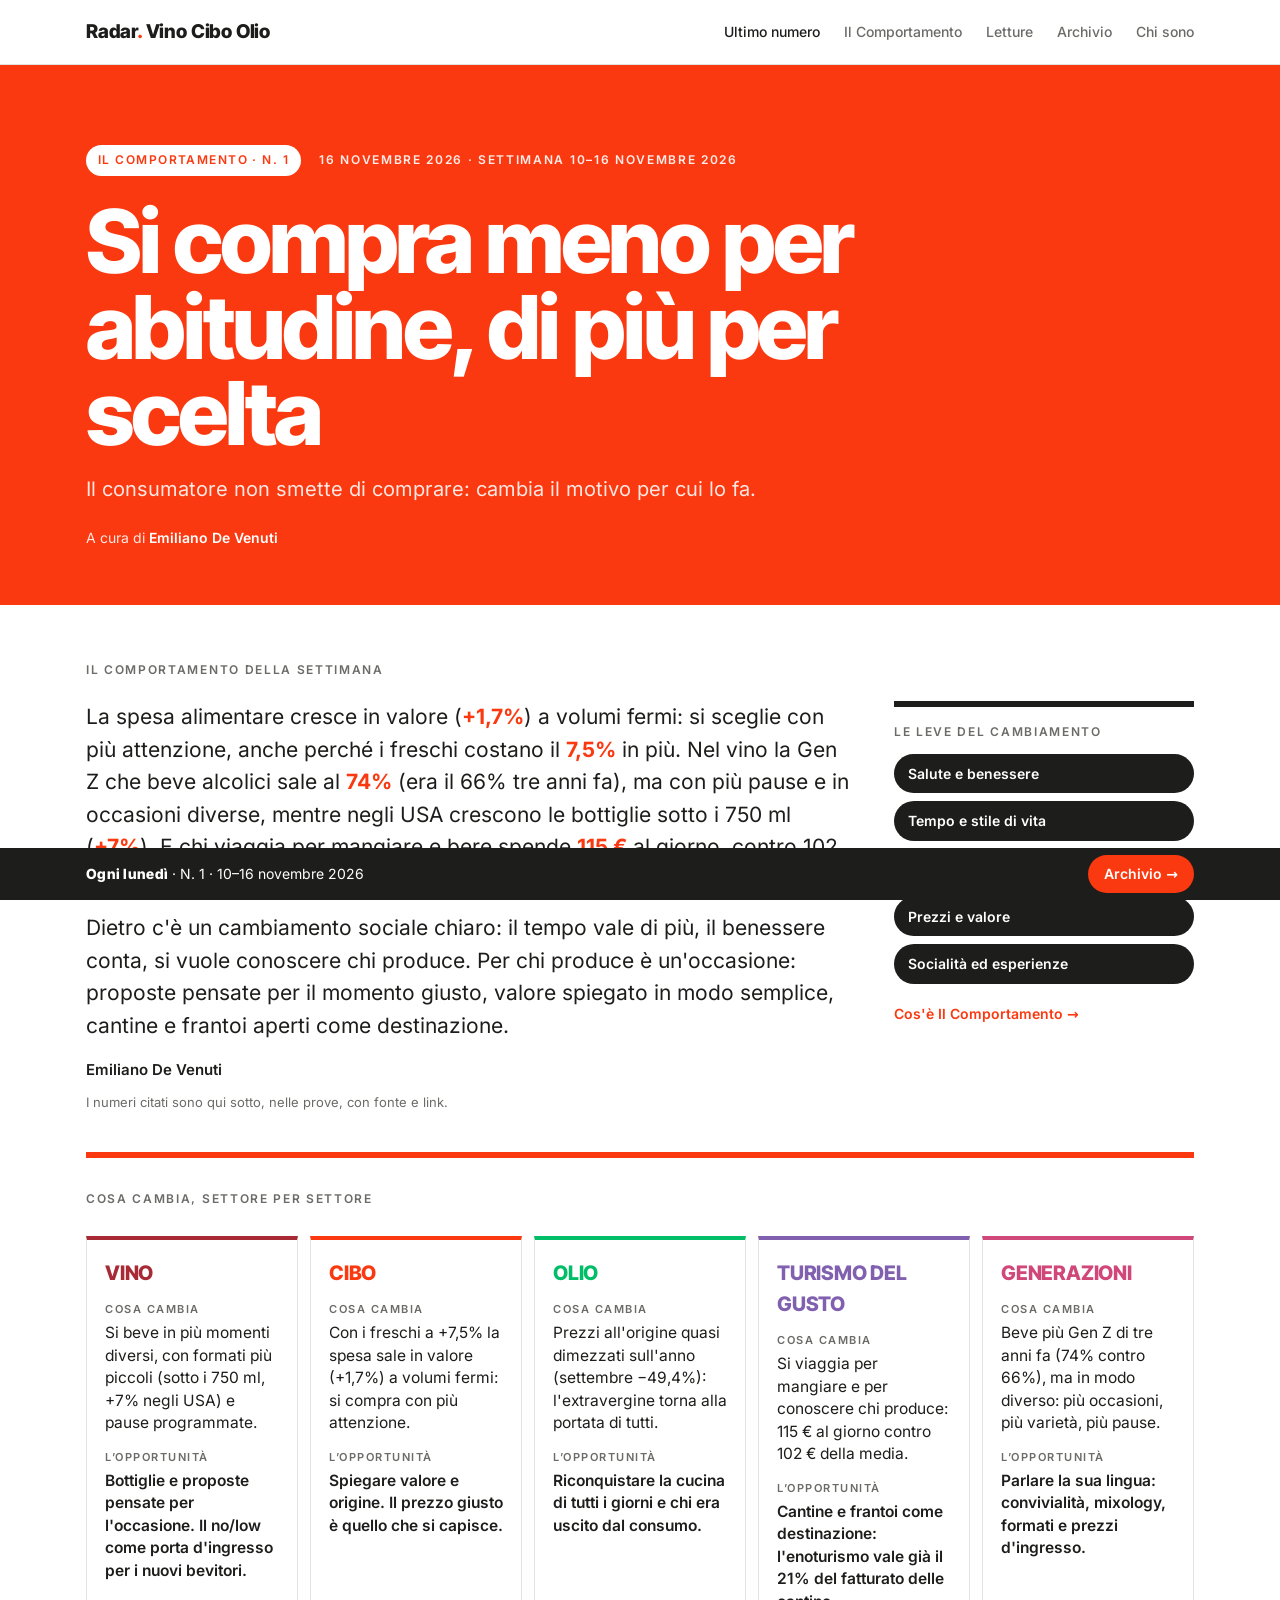
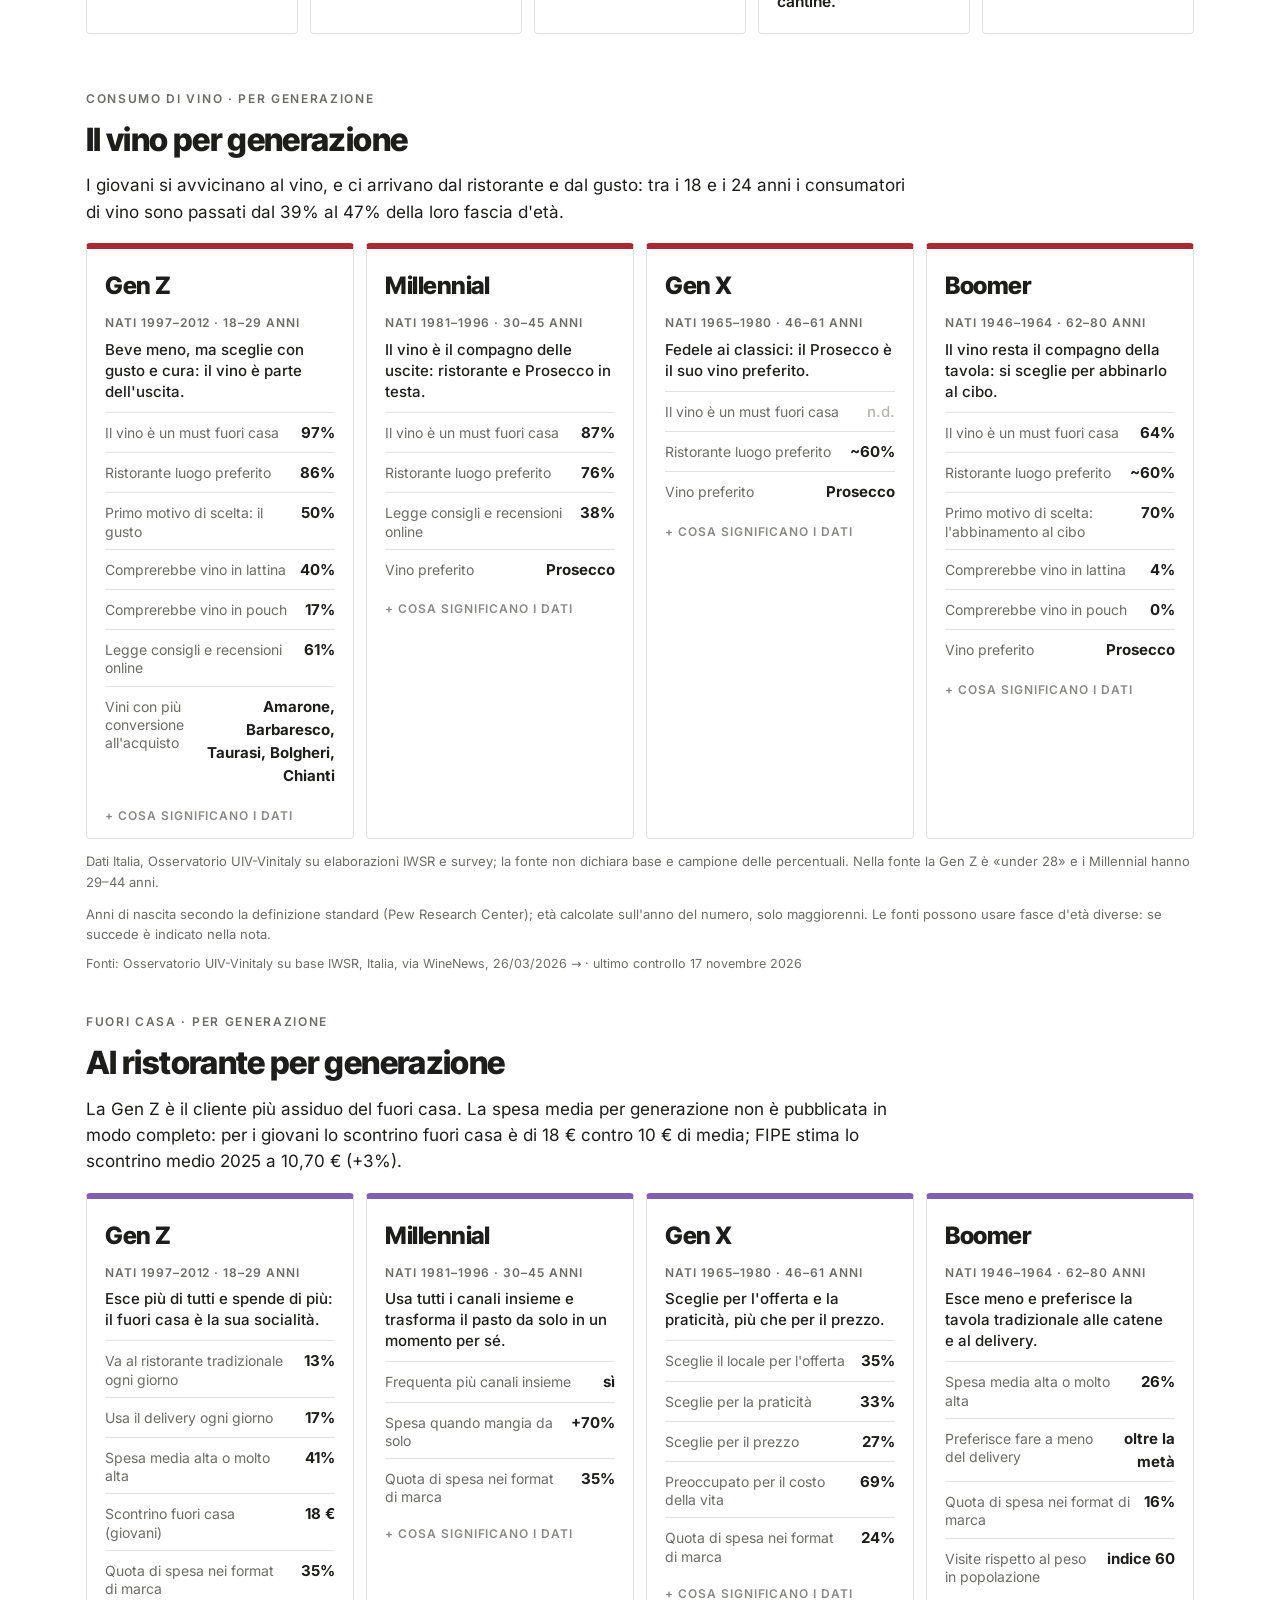
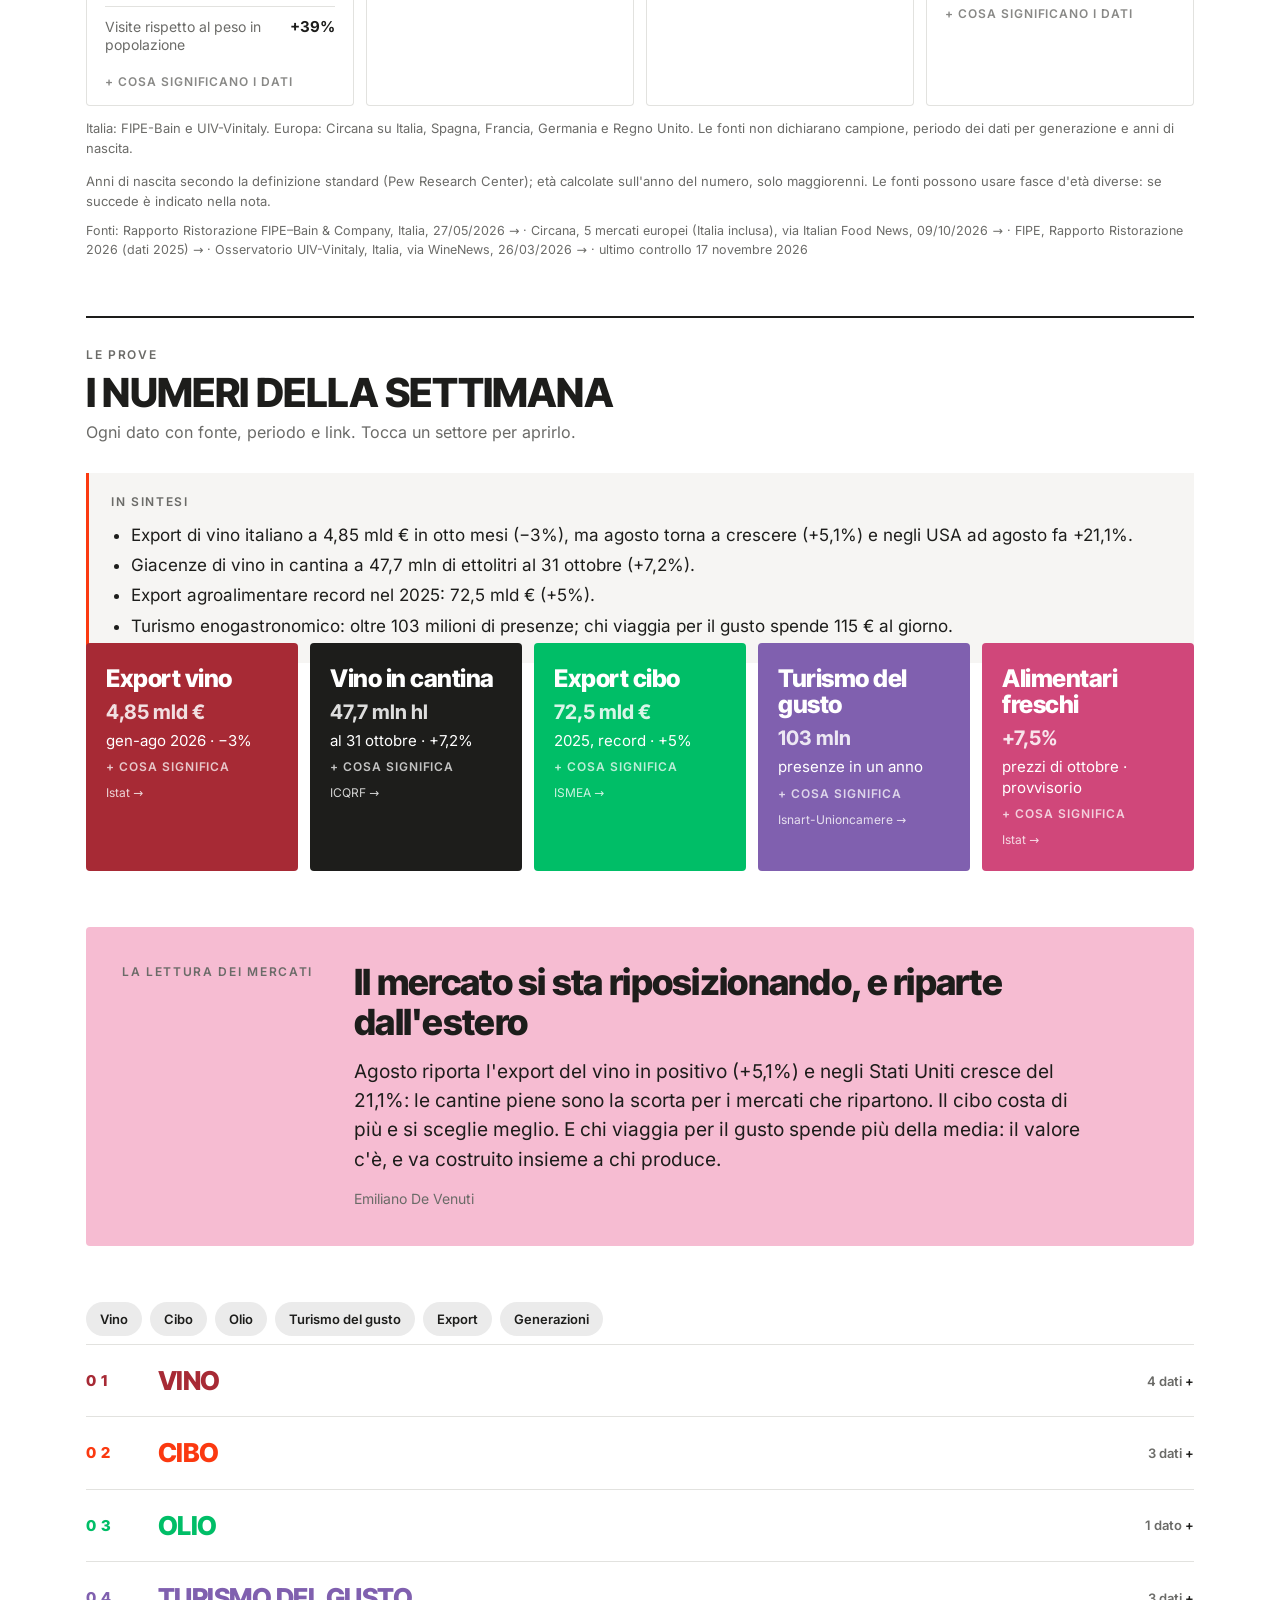
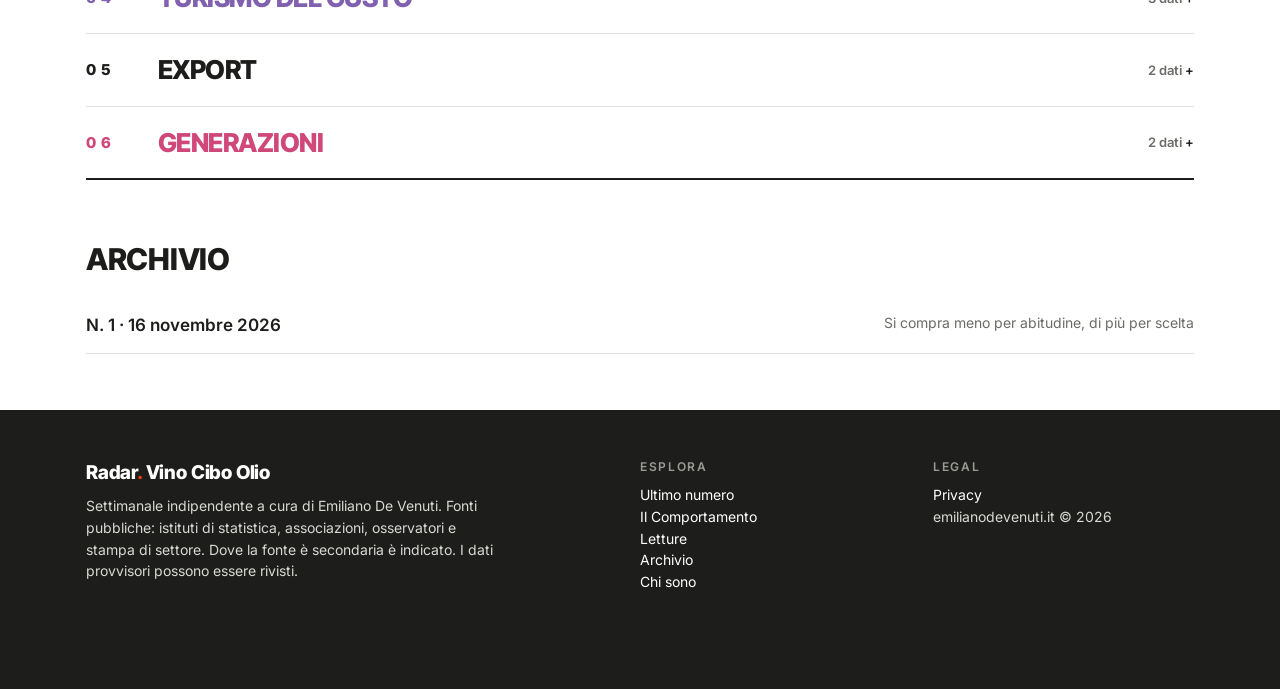
==== commit 41aa2be6: "Radar: aggiornamento dal foglio 2026-11-18T15:03Z" ====
--- a/index.html
+++ b/index.html
@@ -3,7 +3,7 @@
 <head>
 <meta charset="utf-8">
 <meta name="viewport" content="width=device-width,initial-scale=1,viewport-fit=cover">
-<title>Radar · Vino Cibo Olio — mercato del vino, olio, cibo e turismo del gusto ogni lunedì</title>
+<title>Il Comportamento · Radar Vino Cibo Olio — come cambiano i consumi di vino, cibo e olio, ogni lunedì</title>
 <link rel="icon" href="data:image/svg+xml,%3Csvg xmlns=%27http://www.w3.org/2000/svg%27 viewBox=%270 0 32 32%27%3E%3Crect width=%2732%27 height=%2732%27 rx=%276%27 fill=%27%23fb3910%27/%3E%3Ctext x=%2716%27 y=%2723%27 font-family=%27Arial%27 font-weight=%27900%27 font-size=%2720%27 fill=%27white%27 text-anchor=%27middle%27%3ER%3C/text%3E%3C/svg%3E">
 <!--seo-->
 <meta name="description" content="Ogni lunedì i numeri del mercato del vino, dell&#x27;agroalimentare, dell&#x27;olio d&#x27;oliva e del turismo del gusto in Italia, con la lettura di come cambiano i consumatori, generazione per generazione. Ogni dato con fonte e link. A cura di Emiliano De Venuti.">
@@ -15,33 +15,139 @@
 <meta property="og:site_name" content="Radar · Vino Cibo Olio">
 <meta property="og:locale" content="it_IT">
 <meta property="og:type" content="website">
-<meta property="og:title" content="Radar · Vino Cibo Olio — mercato del vino, olio, cibo e turismo del gusto ogni lunedì">
+<meta property="og:title" content="Il Comportamento · Radar Vino Cibo Olio — come cambiano i consumi di vino, cibo e olio, ogni lunedì">
 <meta property="og:description" content="Ogni lunedì i numeri del mercato del vino, dell&#x27;agroalimentare, dell&#x27;olio d&#x27;oliva e del turismo del gusto in Italia, con la lettura di come cambiano i consumatori, generazione per generazione. Ogni dato con fonte e link. A cura di Emiliano De Venuti.">
 <meta property="og:url" content="https://emilianodevenuti.it/">
 <meta property="og:image" content="https://emilianodevenuti.it/assets/og.png">
 <meta property="og:image:width" content="1200">
 <meta property="og:image:height" content="630">
 <meta name="twitter:card" content="summary_large_image">
-<meta name="twitter:title" content="Radar · Vino Cibo Olio — mercato del vino, olio, cibo e turismo del gusto ogni lunedì">
+<meta name="twitter:title" content="Il Comportamento · Radar Vino Cibo Olio — come cambiano i consumi di vino, cibo e olio, ogni lunedì">
 <meta name="twitter:description" content="Ogni lunedì i numeri del mercato del vino, dell&#x27;agroalimentare, dell&#x27;olio d&#x27;oliva e del turismo del gusto in Italia, con la lettura di come cambiano i consumatori, generazione per generazione. Ogni dato con fonte e link. A cura di Emiliano De Venuti.">
 <meta name="twitter:image" content="https://emilianodevenuti.it/assets/og.png">
 <link rel="sitemap" type="application/xml" href="https://emilianodevenuti.it/sitemap.xml">
-<script type="application/ld+json">[{"@context": "https://schema.org", "@type": "WebSite", "name": "Radar · Vino Cibo Olio", "url": "https://emilianodevenuti.it/", "inLanguage": "it-IT", "description": "Ogni lunedì i numeri del mercato del vino, dell'agroalimentare, dell'olio d'oliva e del turismo del gusto in Italia, con la lettura di come cambiano i consumatori, generazione per generazione. Ogni dato con fonte e link. A cura di Emiliano De Venuti.", "author": {"@type": "Person", "name": "Emiliano De Venuti", "url": "https://emilianodevenuti.it/chi-sono.html"}}, {"@context": "https://schema.org", "@type": "NewsArticle", "headline": "Radar N. 1 · 10–16 novembre 2026: export vino, vino in cantina, export cibo", "description": "Export di vino italiano a 4,85 mld € in otto mesi (−3%), ma agosto torna a crescere (+5,1%) e negli USA ad agosto fa +21,1%. Giacenze di vino in cantina a…", "url": "https://emilianodevenuti.it/numeri/n-2026-11-16.html", "mainEntityOfPage": "https://emilianodevenuti.it/numeri/n-2026-11-16.html", "inLanguage": "it-IT", "datePublished": "2026-11-16", "dateModified": "2026-11-17", "author": {"@type": "Person", "name": "Emiliano De Venuti", "url": "https://emilianodevenuti.it/chi-sono.html"}, "publisher": {"@type": "Person", "name": "Emiliano De Venuti"}, "image": "https://emilianodevenuti.it/assets/og.png", "isPartOf": {"@type": "Periodical", "name": "Radar · Vino Cibo Olio", "url": "https://emilianodevenuti.it/"}, "keywords": "mercato del vino, consumi di vino in Italia, export vino italiano, prezzo olio extravergine, mercato olio d'oliva, consumi alimentari, agroalimentare italiano, turismo enogastronomico, enoturismo, turismo del gusto, Gen Z e vino, consumi per generazione, ristorazione e consumi fuori casa, tendenze di consumo, comportamento del consumatore"}]</script>
+<script type="application/ld+json">[{"@context": "https://schema.org", "@type": "WebSite", "name": "Radar · Vino Cibo Olio", "url": "https://emilianodevenuti.it/", "inLanguage": "it-IT", "description": "Ogni lunedì i numeri del mercato del vino, dell'agroalimentare, dell'olio d'oliva e del turismo del gusto in Italia, con la lettura di come cambiano i consumatori, generazione per generazione. Ogni dato con fonte e link. A cura di Emiliano De Venuti.", "author": {"@type": "Person", "name": "Emiliano De Venuti", "url": "https://emilianodevenuti.it/chi-sono.html"}}, {"@context": "https://schema.org", "@type": "NewsArticle", "headline": "Il Comportamento · Si compra meno per abitudine, di più per scelta · Radar N. 1", "description": "La spesa alimentare cresce in valore (+1,7%) a volumi fermi: si sceglie con più attenzione, anche perché i freschi costano il 7,5% in più. Nel vino la Gen Z…", "url": "https://emilianodevenuti.it/numeri/n-2026-11-16.html", "mainEntityOfPage": "https://emilianodevenuti.it/numeri/n-2026-11-16.html", "inLanguage": "it-IT", "datePublished": "2026-11-16", "dateModified": "2026-11-17", "author": {"@type": "Person", "name": "Emiliano De Venuti", "url": "https://emilianodevenuti.it/chi-sono.html"}, "publisher": {"@type": "Person", "name": "Emiliano De Venuti"}, "image": "https://emilianodevenuti.it/assets/og.png", "isPartOf": {"@type": "Periodical", "name": "Radar · Vino Cibo Olio", "url": "https://emilianodevenuti.it/"}, "keywords": "mercato del vino, consumi di vino in Italia, export vino italiano, prezzo olio extravergine, mercato olio d'oliva, consumi alimentari, agroalimentare italiano, turismo enogastronomico, enoturismo, turismo del gusto, Gen Z e vino, consumi per generazione, ristorazione e consumi fuori casa, tendenze di consumo, comportamento del consumatore"}]</script>
+<script src="https://emilianodevenuti.it/assets/consent.js" defer></script>
 <!--/seo-->
 <link rel="stylesheet" href="assets/style.css">
 </head>
 <body class="v-b">
 <header class="top"><div class="wrap">
   <a class="brand" href="index.html">Radar<span>.</span> Vino Cibo Olio</a>
-  <nav class="nav"><a href="index.html" aria-current="page">Ultimo numero</a><a href="index.html#archivio">Archivio</a><a class="opt" href="chi-sono.html">Chi sono</a></nav>
+  <nav class="nav"><a href="index.html" aria-current="page">Ultimo numero</a><a href="il-comportamento.html">Il Comportamento</a><a href="letture/index.html">Letture</a><a href="index.html#archivio" class="opt">Archivio</a><a href="chi-sono.html" class="opt">Chi sono</a></nav>
 </div></header>
 <main id="main">
 <section class="hero"><div class="wrap">
-<div class="kick"><span class="pill">N. 1</span><span class="lab">16 novembre 2026 · settimana 10–16 novembre 2026</span></div>
-<h1>I numeri della settimana su <em>vino, cibo, olio</em> e turismo del gusto.</h1>
-<p class="sub">Ogni lunedì i numeri del mercato e la lettura di come cambia chi compra. Ogni dato con fonte e link.</p>
+<div class="kick"><span class="pill">Il Comportamento · N. 1</span><span class="lab">16 novembre 2026 · settimana 10–16 novembre 2026</span></div>
+<h1>Si compra meno per abitudine, di più per scelta</h1>
+<p class="sub">Il consumatore non smette di comprare: cambia il motivo per cui lo fa.</p>
 <div class="by">A cura di <b>Emiliano De Venuti</b></div>
 </div></section>
+<div class="wrap"><section class="comp" id="comportamento"><div class="lab">Il Comportamento della settimana</div><div class="ctext"><p>La spesa alimentare cresce in valore (<strong>+1,7%</strong>) a volumi fermi: si sceglie con più attenzione, anche perché i freschi costano il <strong>7,5%</strong> in più. Nel vino la Gen Z che beve alcolici sale al <strong>74%</strong> (era il 66% tre anni fa), ma con più pause e in occasioni diverse, mentre negli USA crescono le bottiglie sotto i 750 ml (<strong>+7%</strong>). E chi viaggia per mangiare e bere spende <strong>115 €</strong> al giorno, contro 102 € della media.</p><p>Dietro c&#x27;è un cambiamento sociale chiaro: il tempo vale di più, il benessere conta, si vuole conoscere chi produce. Per chi produce è un&#x27;occasione: proposte pensate per il momento giusto, valore spiegato in modo semplice, cantine e frantoi aperti come destinazione.</p><div class="sign">Emiliano De Venuti</div><p class="cnote">I numeri citati sono qui sotto, nelle prove, con fonte e link.</p></div><div class="leve"><div class="lab">Le leve del cambiamento</div><ul><li class="leva on">Salute e benessere</li><li class="leva on">Tempo e stile di vita</li><li class="leva">Comunicazione e digitale</li><li class="leva on">Prezzi e valore</li><li class="leva on">Socialità ed esperienze</li></ul><a class="more" href="il-comportamento.html">Cos'è Il Comportamento →</a></div></section></div>
+<div class="wrap"><section class="focus" id="focus"><div class="fhead"><div class="lab">Cosa cambia, settore per settore</div></div><div class="fgrid">
+<article class="fcard" style="--sc:var(--c-vino)"><h3>Vino</h3><div class="lab">Cosa cambia</div><p>Si beve in più momenti diversi, con formati più piccoli (sotto i 750 ml, +7% negli USA) e pause programmate.</p><div class="lab">L’opportunità</div><p class="op">Bottiglie e proposte pensate per l&#x27;occasione. Il no/low come porta d&#x27;ingresso per i nuovi bevitori.</p></article>
+<article class="fcard" style="--sc:var(--c-cibo)"><h3>Cibo</h3><div class="lab">Cosa cambia</div><p>Con i freschi a +7,5% la spesa sale in valore (+1,7%) a volumi fermi: si compra con più attenzione.</p><div class="lab">L’opportunità</div><p class="op">Spiegare valore e origine. Il prezzo giusto è quello che si capisce.</p></article>
+<article class="fcard" style="--sc:var(--c-olio)"><h3>Olio</h3><div class="lab">Cosa cambia</div><p>Prezzi all&#x27;origine quasi dimezzati sull&#x27;anno (settembre −49,4%): l&#x27;extravergine torna alla portata di tutti.</p><div class="lab">L’opportunità</div><p class="op">Riconquistare la cucina di tutti i giorni e chi era uscito dal consumo.</p></article>
+<article class="fcard" style="--sc:var(--c-turismo)"><h3>Turismo del gusto</h3><div class="lab">Cosa cambia</div><p>Si viaggia per mangiare e per conoscere chi produce: 115 € al giorno contro 102 € della media.</p><div class="lab">L’opportunità</div><p class="op">Cantine e frantoi come destinazione: l&#x27;enoturismo vale già il 21% del fatturato delle cantine.</p></article>
+<article class="fcard" style="--sc:var(--c-generazioni)"><h3>Generazioni</h3><div class="lab">Cosa cambia</div><p>Beve più Gen Z di tre anni fa (74% contro 66%), ma in modo diverso: più occasioni, più varietà, più pause.</p><div class="lab">L’opportunità</div><p class="op">Parlare la sua lingua: convivialità, mixology, formati e prezzi d&#x27;ingresso.</p></article>
+</div></section></div>
+<div class="wrap"><section class="gens gens-vino"><div class="ghead"><div class="lab">Consumo di vino · per generazione</div><h2>Il vino per generazione</h2><p>I giovani si avvicinano al vino, e ci arrivano dal ristorante e dal gusto: tra i 18 e i 24 anni i consumatori di vino sono passati dal 39% al 47% della loro fascia d&#x27;età.</p></div><div class="ggrid">
+<article class="gcard"><h3>Gen Z</h3><div class="gyears">nati 1997–2012 · 18–29 anni</div>
+<p class="take">Beve meno, ma sceglie con gusto e cura: il vino è parte dell&#x27;uscita.</p>
+<dl>
+<div class="nw" title="Quota per cui il vino è un «must» fuori casa. Base non dichiarata."><dt>Il vino è un must fuori casa</dt><dd>97%</dd></div>
+<div class="nw" title="Il ristorante indicato come luogo preferito per bere vino fuori casa."><dt>Ristorante luogo preferito</dt><dd>86%</dd></div>
+<div class="nw" title="Quota che indica «mi piace il gusto» come primo criterio."><dt>Primo motivo di scelta: il gusto</dt><dd>50%</dd></div>
+<div class="nw" title="Intenzione, non acquisto reale: 4 su 10 lo comprerebbero."><dt>Comprerebbe vino in lattina</dt><dd>40%</dd></div>
+<div class="nw" title="Intenzione di acquisto del vino in busta (pouch)."><dt>Comprerebbe vino in pouch</dt><dd>17%</dd></div>
+<div class="nw" title="Quota che si informa su siti e blog quando compra vino online."><dt>Legge consigli e recensioni online</dt><dd>61%</dd></div>
+<div class="" title="Classifica per tasso di conversione all&#x27;acquisto (IWSR); Amarone al 68%."><dt>Vini con più conversione all&#x27;acquisto</dt><dd>Amarone, Barbaresco, Taurasi, Bolgheri, Chianti</dd></div>
+</dl>
+<details class="why"><summary>Cosa significano i dati</summary><ul><li><b>Il vino è un must fuori casa</b>: Quota per cui il vino è un «must» fuori casa. Base non dichiarata.</li><li><b>Ristorante luogo preferito</b>: Il ristorante indicato come luogo preferito per bere vino fuori casa.</li><li><b>Primo motivo di scelta: il gusto</b>: Quota che indica «mi piace il gusto» come primo criterio.</li><li><b>Comprerebbe vino in lattina</b>: Intenzione, non acquisto reale: 4 su 10 lo comprerebbero.</li><li><b>Comprerebbe vino in pouch</b>: Intenzione di acquisto del vino in busta (pouch).</li><li><b>Legge consigli e recensioni online</b>: Quota che si informa su siti e blog quando compra vino online.</li><li><b>Vini con più conversione all&#x27;acquisto</b>: Classifica per tasso di conversione all&#x27;acquisto (IWSR); Amarone al 68%.</li></ul></details>
+</article>
+<article class="gcard"><h3>Millennial</h3><div class="gyears">nati 1981–1996 · 30–45 anni</div>
+<p class="take">Il vino è il compagno delle uscite: ristorante e Prosecco in testa.</p>
+<dl>
+<div class="nw" title="Quota per cui il vino è un «must» fuori casa. Base non dichiarata."><dt>Il vino è un must fuori casa</dt><dd>87%</dd></div>
+<div class="nw" title="Il ristorante indicato come luogo preferito per bere vino fuori casa."><dt>Ristorante luogo preferito</dt><dd>76%</dd></div>
+<div class="nw" title="Quota che si informa su siti e blog quando compra vino online."><dt>Legge consigli e recensioni online</dt><dd>38%</dd></div>
+<div class="nw" title="Il vino preferito dai Millennial in su."><dt>Vino preferito</dt><dd>Prosecco</dd></div>
+</dl>
+<details class="why"><summary>Cosa significano i dati</summary><ul><li><b>Il vino è un must fuori casa</b>: Quota per cui il vino è un «must» fuori casa. Base non dichiarata.</li><li><b>Ristorante luogo preferito</b>: Il ristorante indicato come luogo preferito per bere vino fuori casa.</li><li><b>Legge consigli e recensioni online</b>: Quota che si informa su siti e blog quando compra vino online.</li><li><b>Vino preferito</b>: Il vino preferito dai Millennial in su.</li></ul></details>
+</article>
+<article class="gcard"><h3>Gen X</h3><div class="gyears">nati 1965–1980 · 46–61 anni</div>
+<p class="take">Fedele ai classici: il Prosecco è il suo vino preferito.</p>
+<dl>
+<div class="nd nw" title="Dato non pubblicato dalla fonte."><dt>Il vino è un must fuori casa</dt><dd>n.d.</dd></div>
+<div class="nw" title="Valore unico per Gen X e Boomer insieme."><dt>Ristorante luogo preferito</dt><dd>~60%</dd></div>
+<div class="nw" title="Il vino più amato da Gen X, Boomer e Millennial."><dt>Vino preferito</dt><dd>Prosecco</dd></div>
+</dl>
+<details class="why"><summary>Cosa significano i dati</summary><ul><li><b>Il vino è un must fuori casa</b>: Dato non pubblicato dalla fonte.</li><li><b>Ristorante luogo preferito</b>: Valore unico per Gen X e Boomer insieme.</li><li><b>Vino preferito</b>: Il vino più amato da Gen X, Boomer e Millennial.</li></ul></details>
+</article>
+<article class="gcard"><h3>Boomer</h3><div class="gyears">nati 1946–1964 · 62–80 anni</div>
+<p class="take">Il vino resta il compagno della tavola: si sceglie per abbinarlo al cibo.</p>
+<dl>
+<div class="nw" title="Quota per cui il vino è un «must» fuori casa. Base non dichiarata."><dt>Il vino è un must fuori casa</dt><dd>64%</dd></div>
+<div class="nw" title="Valore unico per Gen X e Boomer insieme."><dt>Ristorante luogo preferito</dt><dd>~60%</dd></div>
+<div class="nw" title="Quota per cui il primo motivo è accompagnare il pasto."><dt>Primo motivo di scelta: l&#x27;abbinamento al cibo</dt><dd>70%</dd></div>
+<div class="nw" title="Intenzione, non acquisto reale."><dt>Comprerebbe vino in lattina</dt><dd>4%</dd></div>
+<div class="nw" title="Intenzione di acquisto del vino in busta (pouch)."><dt>Comprerebbe vino in pouch</dt><dd>0%</dd></div>
+<div class="nw" title="Il vino più amato da Gen X, Boomer e Millennial."><dt>Vino preferito</dt><dd>Prosecco</dd></div>
+</dl>
+<details class="why"><summary>Cosa significano i dati</summary><ul><li><b>Il vino è un must fuori casa</b>: Quota per cui il vino è un «must» fuori casa. Base non dichiarata.</li><li><b>Ristorante luogo preferito</b>: Valore unico per Gen X e Boomer insieme.</li><li><b>Primo motivo di scelta: l&#x27;abbinamento al cibo</b>: Quota per cui il primo motivo è accompagnare il pasto.</li><li><b>Comprerebbe vino in lattina</b>: Intenzione, non acquisto reale.</li><li><b>Comprerebbe vino in pouch</b>: Intenzione di acquisto del vino in busta (pouch).</li><li><b>Vino preferito</b>: Il vino più amato da Gen X, Boomer e Millennial.</li></ul></details>
+</article>
+</div>
+<p class="gnote">Dati Italia, Osservatorio UIV-Vinitaly su elaborazioni IWSR e survey; la fonte non dichiara base e campione delle percentuali. Nella fonte la Gen Z è «under 28» e i Millennial hanno 29–44 anni.</p>
+<p class="gnote">Anni di nascita secondo la definizione standard (Pew Research Center); età calcolate sull&#x27;anno del numero, solo maggiorenni. Le fonti possono usare fasce d&#x27;età diverse: se succede è indicato nella nota.</p>
+<div class="gsrc">Fonti: <a href="https://winenews.it/it/vinitaly-2026-i-consumatori-di-vino-crescono-grazie-ai-giovani-che-amano-i-rossi-ma-bevono-meno_585935/" target="_blank" rel="noopener">Osservatorio UIV-Vinitaly su base IWSR, Italia, via WineNews, 26/03/2026 →</a> · <span>ultimo controllo 17 novembre 2026</span></div></section></div>
+<div class="wrap"><section class="gens gens-ristorante"><div class="ghead"><div class="lab">Fuori casa · per generazione</div><h2>Al ristorante per generazione</h2><p>La Gen Z è il cliente più assiduo del fuori casa. La spesa media per generazione non è pubblicata in modo completo: per i giovani lo scontrino fuori casa è di 18 € contro 10 € di media; FIPE stima lo scontrino medio 2025 a 10,70 € (+3%).</p></div><div class="ggrid">
+<article class="gcard"><h3>Gen Z</h3><div class="gyears">nati 1997–2012 · 18–29 anni</div>
+<p class="take">Esce più di tutti e spende di più: il fuori casa è la sua socialità.</p>
+<dl>
+<div class="nw" title="Italia; media europea 5%. Il 17% non ci è mai andato."><dt>Va al ristorante tradizionale ogni giorno</dt><dd>13%</dd></div>
+<div class="nw" title="Italia; il 29% almeno una volta a settimana."><dt>Usa il delivery ogni giorno</dt><dd>17%</dd></div>
+<div class="nw" title="Quota che colloca la sua spesa media in «alta» o «molto alta», Italia."><dt>Spesa media alta o molto alta</dt><dd>41%</dd></div>
+<div class="nw" title="Contro 10 € di media; la fonte dice «giovani» senza fascia d&#x27;età."><dt>Scontrino fuori casa (giovani)</dt><dd>18 €</dd></div>
+<div class="nw" title="Europa, 5 mercati; valore unico Gen Z e Millennial (mercato: 29%)."><dt>Quota di spesa nei format di marca</dt><dd>35%</dd></div>
+<div class="nw" title="Europa, 5 mercati: è il 16% della popolazione ma fa il 39% di visite in più del previsto."><dt>Visite rispetto al peso in popolazione</dt><dd>+39%</dd></div>
+</dl>
+<details class="why"><summary>Cosa significano i dati</summary><ul><li><b>Va al ristorante tradizionale ogni giorno</b>: Italia; media europea 5%. Il 17% non ci è mai andato.</li><li><b>Usa il delivery ogni giorno</b>: Italia; il 29% almeno una volta a settimana.</li><li><b>Spesa media alta o molto alta</b>: Quota che colloca la sua spesa media in «alta» o «molto alta», Italia.</li><li><b>Scontrino fuori casa (giovani)</b>: Contro 10 € di media; la fonte dice «giovani» senza fascia d&#x27;età.</li><li><b>Quota di spesa nei format di marca</b>: Europa, 5 mercati; valore unico Gen Z e Millennial (mercato: 29%).</li><li><b>Visite rispetto al peso in popolazione</b>: Europa, 5 mercati: è il 16% della popolazione ma fa il 39% di visite in più del previsto.</li></ul></details>
+</article>
+<article class="gcard"><h3>Millennial</h3><div class="gyears">nati 1981–1996 · 30–45 anni</div>
+<p class="take">Usa tutti i canali insieme e trasforma il pasto da solo in un momento per sé.</p>
+<dl>
+<div class="nw" title="Ristoranti, fast food, pub/café e delivery, abitualmente (Italia)."><dt>Frequenta più canali insieme</dt><dd>sì</dd></div>
+<div class="nw" title="Circa il 70% in più rispetto allo stesso pasto in compagnia (Europa)."><dt>Spesa quando mangia da solo</dt><dd>+70%</dd></div>
+<div class="nw" title="Europa, 5 mercati; valore unico Gen Z e Millennial (mercato: 29%)."><dt>Quota di spesa nei format di marca</dt><dd>35%</dd></div>
+</dl>
+<details class="why"><summary>Cosa significano i dati</summary><ul><li><b>Frequenta più canali insieme</b>: Ristoranti, fast food, pub/café e delivery, abitualmente (Italia).</li><li><b>Spesa quando mangia da solo</b>: Circa il 70% in più rispetto allo stesso pasto in compagnia (Europa).</li><li><b>Quota di spesa nei format di marca</b>: Europa, 5 mercati; valore unico Gen Z e Millennial (mercato: 29%).</li></ul></details>
+</article>
+<article class="gcard"><h3>Gen X</h3><div class="gyears">nati 1965–1980 · 46–61 anni</div>
+<p class="take">Sceglie per l&#x27;offerta e la praticità, più che per il prezzo.</p>
+<dl>
+<div class="nw" title="Primo criterio di scelta del ristorante (Europa, 5 mercati)."><dt>Sceglie il locale per l&#x27;offerta</dt><dd>35%</dd></div>
+<div class="nw" title="Secondo criterio di scelta del ristorante."><dt>Sceglie per la praticità</dt><dd>33%</dd></div>
+<div class="nw" title="Il prezzo arriva solo terzo tra i criteri."><dt>Sceglie per il prezzo</dt><dd>27%</dd></div>
+<div class="nw" title="Quota di Gen X che si dichiara preoccupata (Europa, 5 mercati)."><dt>Preoccupato per il costo della vita</dt><dd>69%</dd></div>
+<div class="nw" title="Europa, 5 mercati; mercato totale 29%."><dt>Quota di spesa nei format di marca</dt><dd>24%</dd></div>
+</dl>
+<details class="why"><summary>Cosa significano i dati</summary><ul><li><b>Sceglie il locale per l&#x27;offerta</b>: Primo criterio di scelta del ristorante (Europa, 5 mercati).</li><li><b>Sceglie per la praticità</b>: Secondo criterio di scelta del ristorante.</li><li><b>Sceglie per il prezzo</b>: Il prezzo arriva solo terzo tra i criteri.</li><li><b>Preoccupato per il costo della vita</b>: Quota di Gen X che si dichiara preoccupata (Europa, 5 mercati).</li><li><b>Quota di spesa nei format di marca</b>: Europa, 5 mercati; mercato totale 29%.</li></ul></details>
+</article>
+<article class="gcard"><h3>Boomer</h3><div class="gyears">nati 1946–1964 · 62–80 anni</div>
+<p class="take">Esce meno e preferisce la tavola tradizionale alle catene e al delivery.</p>
+<dl>
+<div class="nw" title="Quota che colloca la sua spesa media in «alta» o «molto alta», Italia."><dt>Spesa media alta o molto alta</dt><dd>26%</dd></div>
+<div class="" title="Oltre la metà dei Boomer preferisce farne a meno, Italia."><dt>Preferisce fare a meno del delivery</dt><dd>oltre la metà</dd></div>
+<div class="nw" title="Europa, 5 mercati; mercato totale 29%."><dt>Quota di spesa nei format di marca</dt><dd>16%</dd></div>
+<div class="nw" title="Europa, 5 mercati; 100 = visite in linea con il peso in popolazione (29%)."><dt>Visite rispetto al peso in popolazione</dt><dd>indice 60</dd></div>
+</dl>
+<details class="why"><summary>Cosa significano i dati</summary><ul><li><b>Spesa media alta o molto alta</b>: Quota che colloca la sua spesa media in «alta» o «molto alta», Italia.</li><li><b>Preferisce fare a meno del delivery</b>: Oltre la metà dei Boomer preferisce farne a meno, Italia.</li><li><b>Quota di spesa nei format di marca</b>: Europa, 5 mercati; mercato totale 29%.</li><li><b>Visite rispetto al peso in popolazione</b>: Europa, 5 mercati; 100 = visite in linea con il peso in popolazione (29%).</li></ul></details>
+</article>
+</div>
+<p class="gnote">Italia: FIPE-Bain e UIV-Vinitaly. Europa: Circana su Italia, Spagna, Francia, Germania e Regno Unito. Le fonti non dichiarano campione, periodo dei dati per generazione e anni di nascita.</p>
+<p class="gnote">Anni di nascita secondo la definizione standard (Pew Research Center); età calcolate sull&#x27;anno del numero, solo maggiorenni. Le fonti possono usare fasce d&#x27;età diverse: se succede è indicato nella nota.</p>
+<div class="gsrc">Fonti: <a href="https://www.bain.com/it/about-bain/media-center/press-releases/italy/2023222/Ristorazione-gen-z-sul-podio-della-spesa-in-europa-ma-attesa-contrazione-dei-consumi/" target="_blank" rel="noopener">Rapporto Ristorazione FIPE–Bain &amp; Company, Italia, 27/05/2026 →</a> · <a href="https://www.italianfoodnews.it/2026/10/09/ristorazione-in-europa-i-giovani-cambiano-le-regole-del-mercato/" target="_blank" rel="noopener">Circana, 5 mercati europei (Italia inclusa), via Italian Food News, 09/10/2026 →</a> · <a href="https://www.fipe.it/wp-content/uploads/2026/04/Sintesi-per-la-stampa.pdf" target="_blank" rel="noopener">FIPE, Rapporto Ristorazione 2026 (dati 2025) →</a> · <a href="https://winenews.it/it/vinitaly-2026-i-consumatori-di-vino-crescono-grazie-ai-giovani-che-amano-i-rossi-ma-bevono-meno_585935/" target="_blank" rel="noopener">Osservatorio UIV-Vinitaly, Italia, via WineNews, 26/03/2026 →</a> · <span>ultimo controllo 17 novembre 2026</span></div></section></div>
+<div class="wrap"><section class="proofs" id="prove"><div class="lab">Le prove</div><h2>I numeri della settimana</h2><p class="psub">Ogni dato con fonte, periodo e link. Tocca un settore per aprirlo.</p></section></div>
 <div class="wrap"><section class="summary"><div class="lab">In sintesi</div><ul>
 <li>Export di vino italiano a 4,85 mld € in otto mesi (−3%), ma agosto torna a crescere (+5,1%) e negli USA ad agosto fa +21,1%.</li>
 <li>Giacenze di vino in cantina a 47,7 mln di ettolitri al 31 ottobre (+7,2%).</li>
@@ -55,110 +161,7 @@
 <div class="num"><div class="n">Turismo del gusto</div><div class="v">103 mln</div><div class="l">presenze in un anno</div><details class="why"><summary>Cosa significa</summary><p>Pernottamenti di chi viaggia anche per mangiare e bere bene.</p></details><div class="s"><a href="https://www.qualivita.it/news/turismo-enogastronomico-in-italia-oltre-103-milioni-di-presenze/" target="_blank" rel="noopener">Isnart-Unioncamere →</a></div></div>
 <div class="num"><div class="n">Alimentari freschi</div><div class="v">+7,5%</div><div class="l">prezzi di ottobre · provvisorio</div><details class="why"><summary>Cosa significa</summary><p>Prezzi degli alimentari non lavorati (freschi) rispetto a un anno fa.</p></details><div class="s"><a href="https://www.istat.it/wp-content/uploads/2026/10/CS_Prezzi-al-consumo_Prov_Ottobre2026.pdf" target="_blank" rel="noopener">Istat →</a></div></div>
 </div></div>
-<div class="wrap"><section class="gens gens-vino"><div class="ghead"><div class="lab">Consumo di vino · per generazione</div><h2>Il vino per generazione</h2><p>I giovani si avvicinano al vino, e ci arrivano dal ristorante e dal gusto: tra i 18 e i 24 anni i consumatori di vino sono passati dal 39% al 47% della loro fascia d&#x27;età.</p></div><div class="ggrid">
-<article class="gcard"><h3>Gen Z</h3><div class="gyears">nati 1997–2012 · 18–29 anni</div>
-<p class="take">Beve meno, ma sceglie con gusto e cura: il vino è parte dell&#x27;uscita.</p>
-<dl>
-<div class="nw" title="Quota per cui il vino è un «must» fuori casa. Base non dichiarata."><dt>Il vino è un must fuori casa</dt><dd>97%</dd></div>
-<div class="nw" title="Il ristorante indicato come luogo preferito per bere vino fuori casa."><dt>Ristorante luogo preferito</dt><dd>86%</dd></div>
-<div class="nw" title="Quota che indica «mi piace il gusto» come primo criterio."><dt>Primo motivo di scelta: il gusto</dt><dd>50%</dd></div>
-<div class="nw" title="Intenzione, non acquisto reale: 4 su 10 lo comprerebbero."><dt>Comprerebbe vino in lattina</dt><dd>40%</dd></div>
-<div class="nw" title="Intenzione di acquisto del vino in busta (pouch)."><dt>Comprerebbe vino in pouch</dt><dd>17%</dd></div>
-<div class="nw" title="Quota che si informa su siti e blog quando compra vino online."><dt>Legge consigli e recensioni online</dt><dd>61%</dd></div>
-<div class="" title="Classifica per tasso di conversione all&#x27;acquisto (IWSR); Amarone al 68%."><dt>Vini con più conversione all&#x27;acquisto</dt><dd>Amarone, Barbaresco, Taurasi, Bolgheri, Chianti</dd></div>
-</dl>
-<details class="why"><summary>Cosa significano i dati</summary><ul><li><b>Il vino è un must fuori casa</b>: Quota per cui il vino è un «must» fuori casa. Base non dichiarata.</li><li><b>Ristorante luogo preferito</b>: Il ristorante indicato come luogo preferito per bere vino fuori casa.</li><li><b>Primo motivo di scelta: il gusto</b>: Quota che indica «mi piace il gusto» come primo criterio.</li><li><b>Comprerebbe vino in lattina</b>: Intenzione, non acquisto reale: 4 su 10 lo comprerebbero.</li><li><b>Comprerebbe vino in pouch</b>: Intenzione di acquisto del vino in busta (pouch).</li><li><b>Legge consigli e recensioni online</b>: Quota che si informa su siti e blog quando compra vino online.</li><li><b>Vini con più conversione all&#x27;acquisto</b>: Classifica per tasso di conversione all&#x27;acquisto (IWSR); Amarone al 68%.</li></ul></details>
-</article>
-<article class="gcard"><h3>Millennial</h3><div class="gyears">nati 1981–1996 · 30–45 anni</div>
-<p class="take">Il vino è il compagno delle uscite: ristorante e Prosecco in testa.</p>
-<dl>
-<div class="nw" title="Quota per cui il vino è un «must» fuori casa. Base non dichiarata."><dt>Il vino è un must fuori casa</dt><dd>87%</dd></div>
-<div class="nw" title="Il ristorante indicato come luogo preferito per bere vino fuori casa."><dt>Ristorante luogo preferito</dt><dd>76%</dd></div>
-<div class="nw" title="Quota che si informa su siti e blog quando compra vino online."><dt>Legge consigli e recensioni online</dt><dd>38%</dd></div>
-<div class="nw" title="Il vino preferito dai Millennial in su."><dt>Vino preferito</dt><dd>Prosecco</dd></div>
-</dl>
-<details class="why"><summary>Cosa significano i dati</summary><ul><li><b>Il vino è un must fuori casa</b>: Quota per cui il vino è un «must» fuori casa. Base non dichiarata.</li><li><b>Ristorante luogo preferito</b>: Il ristorante indicato come luogo preferito per bere vino fuori casa.</li><li><b>Legge consigli e recensioni online</b>: Quota che si informa su siti e blog quando compra vino online.</li><li><b>Vino preferito</b>: Il vino preferito dai Millennial in su.</li></ul></details>
-</article>
-<article class="gcard"><h3>Gen X</h3><div class="gyears">nati 1965–1980 · 46–61 anni</div>
-<p class="take">Fedele ai classici: il Prosecco è il suo vino preferito.</p>
-<dl>
-<div class="nd nw" title="Dato non pubblicato dalla fonte."><dt>Il vino è un must fuori casa</dt><dd>n.d.</dd></div>
-<div class="nw" title="Valore unico per Gen X e Boomer insieme."><dt>Ristorante luogo preferito</dt><dd>~60%</dd></div>
-<div class="nw" title="Il vino più amato da Gen X, Boomer e Millennial."><dt>Vino preferito</dt><dd>Prosecco</dd></div>
-</dl>
-<details class="why"><summary>Cosa significano i dati</summary><ul><li><b>Il vino è un must fuori casa</b>: Dato non pubblicato dalla fonte.</li><li><b>Ristorante luogo preferito</b>: Valore unico per Gen X e Boomer insieme.</li><li><b>Vino preferito</b>: Il vino più amato da Gen X, Boomer e Millennial.</li></ul></details>
-</article>
-<article class="gcard"><h3>Boomer</h3><div class="gyears">nati 1946–1964 · 62–80 anni</div>
-<p class="take">Il vino resta il compagno della tavola: si sceglie per abbinarlo al cibo.</p>
-<dl>
-<div class="nw" title="Quota per cui il vino è un «must» fuori casa. Base non dichiarata."><dt>Il vino è un must fuori casa</dt><dd>64%</dd></div>
-<div class="nw" title="Valore unico per Gen X e Boomer insieme."><dt>Ristorante luogo preferito</dt><dd>~60%</dd></div>
-<div class="nw" title="Quota per cui il primo motivo è accompagnare il pasto."><dt>Primo motivo di scelta: l&#x27;abbinamento al cibo</dt><dd>70%</dd></div>
-<div class="nw" title="Intenzione, non acquisto reale."><dt>Comprerebbe vino in lattina</dt><dd>4%</dd></div>
-<div class="nw" title="Intenzione di acquisto del vino in busta (pouch)."><dt>Comprerebbe vino in pouch</dt><dd>0%</dd></div>
-<div class="nw" title="Il vino più amato da Gen X, Boomer e Millennial."><dt>Vino preferito</dt><dd>Prosecco</dd></div>
-</dl>
-<details class="why"><summary>Cosa significano i dati</summary><ul><li><b>Il vino è un must fuori casa</b>: Quota per cui il vino è un «must» fuori casa. Base non dichiarata.</li><li><b>Ristorante luogo preferito</b>: Valore unico per Gen X e Boomer insieme.</li><li><b>Primo motivo di scelta: l&#x27;abbinamento al cibo</b>: Quota per cui il primo motivo è accompagnare il pasto.</li><li><b>Comprerebbe vino in lattina</b>: Intenzione, non acquisto reale.</li><li><b>Comprerebbe vino in pouch</b>: Intenzione di acquisto del vino in busta (pouch).</li><li><b>Vino preferito</b>: Il vino più amato da Gen X, Boomer e Millennial.</li></ul></details>
-</article>
-</div>
-<p class="gnote">Dati Italia, Osservatorio UIV-Vinitaly su elaborazioni IWSR e survey; la fonte non dichiara base e campione delle percentuali. Nella fonte la Gen Z è «under 28» e i Millennial hanno 29–44 anni.</p>
-<p class="gnote">Anni di nascita secondo la definizione standard (Pew Research Center); età calcolate sull&#x27;anno del numero, solo maggiorenni. Le fonti possono usare fasce d&#x27;età diverse: se succede è indicato nella nota.</p>
-<div class="gsrc">Fonti: <a href="https://winenews.it/it/vinitaly-2026-i-consumatori-di-vino-crescono-grazie-ai-giovani-che-amano-i-rossi-ma-bevono-meno_585935/" target="_blank" rel="noopener">Osservatorio UIV-Vinitaly su base IWSR, Italia, via WineNews, 26/03/2026 →</a> · <span>ultimo controllo 17 novembre 2026</span></div></section></div>
-<div class="wrap"><section class="gens gens-ristorante"><div class="ghead"><div class="lab">Fuori casa · per generazione</div><h2>Al ristorante per generazione</h2><p>La Gen Z è il cliente più assiduo del fuori casa. La spesa media per generazione non è pubblicata in modo completo: per i giovani lo scontrino fuori casa è di 18 € contro 10 € di media; FIPE stima lo scontrino medio 2025 a 10,70 € (+3%).</p></div><div class="ggrid">
-<article class="gcard"><h3>Gen Z</h3><div class="gyears">nati 1997–2012 · 18–29 anni</div>
-<p class="take">Esce più di tutti e spende di più: il fuori casa è la sua socialità.</p>
-<dl>
-<div class="nw" title="Italia; media europea 5%. Il 17% non ci è mai andato."><dt>Va al ristorante tradizionale ogni giorno</dt><dd>13%</dd></div>
-<div class="nw" title="Italia; il 29% almeno una volta a settimana."><dt>Usa il delivery ogni giorno</dt><dd>17%</dd></div>
-<div class="nw" title="Quota che colloca la sua spesa media in «alta» o «molto alta», Italia."><dt>Spesa media alta o molto alta</dt><dd>41%</dd></div>
-<div class="nw" title="Contro 10 € di media; la fonte dice «giovani» senza fascia d&#x27;età."><dt>Scontrino fuori casa (giovani)</dt><dd>18 €</dd></div>
-<div class="nw" title="Europa, 5 mercati; valore unico Gen Z e Millennial (mercato: 29%)."><dt>Quota di spesa nei format di marca</dt><dd>35%</dd></div>
-<div class="nw" title="Europa, 5 mercati: è il 16% della popolazione ma fa il 39% di visite in più del previsto."><dt>Visite rispetto al peso in popolazione</dt><dd>+39%</dd></div>
-</dl>
-<details class="why"><summary>Cosa significano i dati</summary><ul><li><b>Va al ristorante tradizionale ogni giorno</b>: Italia; media europea 5%. Il 17% non ci è mai andato.</li><li><b>Usa il delivery ogni giorno</b>: Italia; il 29% almeno una volta a settimana.</li><li><b>Spesa media alta o molto alta</b>: Quota che colloca la sua spesa media in «alta» o «molto alta», Italia.</li><li><b>Scontrino fuori casa (giovani)</b>: Contro 10 € di media; la fonte dice «giovani» senza fascia d&#x27;età.</li><li><b>Quota di spesa nei format di marca</b>: Europa, 5 mercati; valore unico Gen Z e Millennial (mercato: 29%).</li><li><b>Visite rispetto al peso in popolazione</b>: Europa, 5 mercati: è il 16% della popolazione ma fa il 39% di visite in più del previsto.</li></ul></details>
-</article>
-<article class="gcard"><h3>Millennial</h3><div class="gyears">nati 1981–1996 · 30–45 anni</div>
-<p class="take">Usa tutti i canali insieme e trasforma il pasto da solo in un momento per sé.</p>
-<dl>
-<div class="nw" title="Ristoranti, fast food, pub/café e delivery, abitualmente (Italia)."><dt>Frequenta più canali insieme</dt><dd>sì</dd></div>
-<div class="nw" title="Circa il 70% in più rispetto allo stesso pasto in compagnia (Europa)."><dt>Spesa quando mangia da solo</dt><dd>+70%</dd></div>
-<div class="nw" title="Europa, 5 mercati; valore unico Gen Z e Millennial (mercato: 29%)."><dt>Quota di spesa nei format di marca</dt><dd>35%</dd></div>
-</dl>
-<details class="why"><summary>Cosa significano i dati</summary><ul><li><b>Frequenta più canali insieme</b>: Ristoranti, fast food, pub/café e delivery, abitualmente (Italia).</li><li><b>Spesa quando mangia da solo</b>: Circa il 70% in più rispetto allo stesso pasto in compagnia (Europa).</li><li><b>Quota di spesa nei format di marca</b>: Europa, 5 mercati; valore unico Gen Z e Millennial (mercato: 29%).</li></ul></details>
-</article>
-<article class="gcard"><h3>Gen X</h3><div class="gyears">nati 1965–1980 · 46–61 anni</div>
-<p class="take">Sceglie per l&#x27;offerta e la praticità, più che per il prezzo.</p>
-<dl>
-<div class="nw" title="Primo criterio di scelta del ristorante (Europa, 5 mercati)."><dt>Sceglie il locale per l&#x27;offerta</dt><dd>35%</dd></div>
-<div class="nw" title="Secondo criterio di scelta del ristorante."><dt>Sceglie per la praticità</dt><dd>33%</dd></div>
-<div class="nw" title="Il prezzo arriva solo terzo tra i criteri."><dt>Sceglie per il prezzo</dt><dd>27%</dd></div>
-<div class="nw" title="Quota di Gen X che si dichiara preoccupata (Europa, 5 mercati)."><dt>Preoccupato per il costo della vita</dt><dd>69%</dd></div>
-<div class="nw" title="Europa, 5 mercati; mercato totale 29%."><dt>Quota di spesa nei format di marca</dt><dd>24%</dd></div>
-</dl>
-<details class="why"><summary>Cosa significano i dati</summary><ul><li><b>Sceglie il locale per l&#x27;offerta</b>: Primo criterio di scelta del ristorante (Europa, 5 mercati).</li><li><b>Sceglie per la praticità</b>: Secondo criterio di scelta del ristorante.</li><li><b>Sceglie per il prezzo</b>: Il prezzo arriva solo terzo tra i criteri.</li><li><b>Preoccupato per il costo della vita</b>: Quota di Gen X che si dichiara preoccupata (Europa, 5 mercati).</li><li><b>Quota di spesa nei format di marca</b>: Europa, 5 mercati; mercato totale 29%.</li></ul></details>
-</article>
-<article class="gcard"><h3>Boomer</h3><div class="gyears">nati 1946–1964 · 62–80 anni</div>
-<p class="take">Esce meno e preferisce la tavola tradizionale alle catene e al delivery.</p>
-<dl>
-<div class="nw" title="Quota che colloca la sua spesa media in «alta» o «molto alta», Italia."><dt>Spesa media alta o molto alta</dt><dd>26%</dd></div>
-<div class="" title="Oltre la metà dei Boomer preferisce farne a meno, Italia."><dt>Preferisce fare a meno del delivery</dt><dd>oltre la metà</dd></div>
-<div class="nw" title="Europa, 5 mercati; mercato totale 29%."><dt>Quota di spesa nei format di marca</dt><dd>16%</dd></div>
-<div class="nw" title="Europa, 5 mercati; 100 = visite in linea con il peso in popolazione (29%)."><dt>Visite rispetto al peso in popolazione</dt><dd>indice 60</dd></div>
-</dl>
-<details class="why"><summary>Cosa significano i dati</summary><ul><li><b>Spesa media alta o molto alta</b>: Quota che colloca la sua spesa media in «alta» o «molto alta», Italia.</li><li><b>Preferisce fare a meno del delivery</b>: Oltre la metà dei Boomer preferisce farne a meno, Italia.</li><li><b>Quota di spesa nei format di marca</b>: Europa, 5 mercati; mercato totale 29%.</li><li><b>Visite rispetto al peso in popolazione</b>: Europa, 5 mercati; 100 = visite in linea con il peso in popolazione (29%).</li></ul></details>
-</article>
-</div>
-<p class="gnote">Italia: FIPE-Bain e UIV-Vinitaly. Europa: Circana su Italia, Spagna, Francia, Germania e Regno Unito. Le fonti non dichiarano campione, periodo dei dati per generazione e anni di nascita.</p>
-<p class="gnote">Anni di nascita secondo la definizione standard (Pew Research Center); età calcolate sull&#x27;anno del numero, solo maggiorenni. Le fonti possono usare fasce d&#x27;età diverse: se succede è indicato nella nota.</p>
-<div class="gsrc">Fonti: <a href="https://www.bain.com/it/about-bain/media-center/press-releases/italy/2023222/Ristorazione-gen-z-sul-podio-della-spesa-in-europa-ma-attesa-contrazione-dei-consumi/" target="_blank" rel="noopener">Rapporto Ristorazione FIPE–Bain &amp; Company, Italia, 27/05/2026 →</a> · <a href="https://www.italianfoodnews.it/2026/10/09/ristorazione-in-europa-i-giovani-cambiano-le-regole-del-mercato/" target="_blank" rel="noopener">Circana, 5 mercati europei (Italia inclusa), via Italian Food News, 09/10/2026 →</a> · <a href="https://www.fipe.it/wp-content/uploads/2026/04/Sintesi-per-la-stampa.pdf" target="_blank" rel="noopener">FIPE, Rapporto Ristorazione 2026 (dati 2025) →</a> · <a href="https://winenews.it/it/vinitaly-2026-i-consumatori-di-vino-crescono-grazie-ai-giovani-che-amano-i-rossi-ma-bevono-meno_585935/" target="_blank" rel="noopener">Osservatorio UIV-Vinitaly, Italia, via WineNews, 26/03/2026 →</a> · <span>ultimo controllo 17 novembre 2026</span></div></section></div>
-<div class="wrap"><section class="read"><div class="lab">La lettura della settimana</div><div><h2>Il mercato si sta riposizionando, e riparte dall&#x27;estero</h2><p>Agosto riporta l&#x27;export del vino in positivo (+5,1%) e negli Stati Uniti cresce del 21,1%: le cantine piene sono la scorta per i mercati che ripartono. Il cibo costa di più e si sceglie meglio. E chi viaggia per il gusto spende più della media: il valore c&#x27;è, e va costruito insieme a chi produce.</p><div class="sign">Emiliano De Venuti</div></div></section></div>
-<div class="wrap"><section class="focus" id="focus"><div class="fhead"><div class="lab">Il focus · Consumatori e società</div><h2>Si compra meno per abitudine, di più per scelta</h2><p>Il consumatore non smette di comprare: cambia il motivo per cui lo fa. Il tempo è più prezioso, il benessere conta di più e c&#x27;è voglia di conoscere chi produce. Così si cercano meno quantità e più senso: momenti scelti, origine, esperienze. Per chi produce non è una crisi, è un nuovo brief da seguire.</p><div class="sign">Emiliano De Venuti</div></div><div class="fgrid">
-<article class="fcard" style="--sc:var(--c-vino)"><h3>Vino</h3><div class="lab">Cosa cambia</div><p>Si beve in più momenti diversi, con formati più piccoli (sotto i 750 ml, +7% negli USA) e pause programmate.</p><div class="lab">L’opportunità</div><p class="op">Bottiglie e proposte pensate per l&#x27;occasione. Il no/low come porta d&#x27;ingresso per i nuovi bevitori.</p></article>
-<article class="fcard" style="--sc:var(--c-cibo)"><h3>Cibo</h3><div class="lab">Cosa cambia</div><p>Con i freschi a +7,5% la spesa sale in valore (+1,7%) a volumi fermi: si compra con più attenzione.</p><div class="lab">L’opportunità</div><p class="op">Spiegare valore e origine. Il prezzo giusto è quello che si capisce.</p></article>
-<article class="fcard" style="--sc:var(--c-olio)"><h3>Olio</h3><div class="lab">Cosa cambia</div><p>Prezzi all&#x27;origine quasi dimezzati sull&#x27;anno (settembre −49,4%): l&#x27;extravergine torna alla portata di tutti.</p><div class="lab">L’opportunità</div><p class="op">Riconquistare la cucina di tutti i giorni e chi era uscito dal consumo.</p></article>
-<article class="fcard" style="--sc:var(--c-turismo)"><h3>Turismo del gusto</h3><div class="lab">Cosa cambia</div><p>Si viaggia per mangiare e per conoscere chi produce: 115 € al giorno contro 102 € della media.</p><div class="lab">L’opportunità</div><p class="op">Cantine e frantoi come destinazione: l&#x27;enoturismo vale già il 21% del fatturato delle cantine.</p></article>
-<article class="fcard" style="--sc:var(--c-generazioni)"><h3>Generazioni</h3><div class="lab">Cosa cambia</div><p>Beve più Gen Z di tre anni fa (74% contro 66%), ma in modo diverso: più occasioni, più varietà, più pause.</p><div class="lab">L’opportunità</div><p class="op">Parlare la sua lingua: convivialità, mixology, formati e prezzi d&#x27;ingresso.</p></article>
-</div></section></div>
+<div class="wrap"><section class="read"><div class="lab">La lettura dei mercati</div><div><h2>Il mercato si sta riposizionando, e riparte dall&#x27;estero</h2><p>Agosto riporta l&#x27;export del vino in positivo (+5,1%) e negli Stati Uniti cresce del 21,1%: le cantine piene sono la scorta per i mercati che ripartono. Il cibo costa di più e si sceglie meglio. E chi viaggia per il gusto spende più della media: il valore c&#x27;è, e va costruito insieme a chi produce.</p><div class="sign">Emiliano De Venuti</div></div></section></div>
 <div class="wrap"><nav class="toc" aria-label="Sezioni">
 <a href="#s-vino">Vino</a>
 <a href="#s-cibo">Cibo</a>
@@ -167,56 +170,56 @@
 <a href="#s-export">Export</a>
 <a href="#s-generazioni">Generazioni</a>
 </nav>
-<section class="sec" id="s-vino" style="--sc:var(--c-vino)"><div class="h"><div class="no">0 1</div><h3>Vino</h3></div><div>
+<details class="secd" id="s-vino" style="--sc:var(--c-vino)"><summary><span class="no">0 1</span><h3>Vino</h3><span class="cnt">4 dati</span></summary><div class="secb">
 <ul class="items">
 <li><div class="inum">4,85 mld €</div><div class="t">Export gen-ago 2026 a 4,85 mld € (−3%), ma agosto torna in positivo: +5,1%.</div><details class="why"><summary>Cosa significa</summary><p>L&#x27;export rallenta sull&#x27;anno, ma il mese più recente torna a crescere.</p></details><div class="src"><a href="https://winenews.it/it/vino-italiano-lexport-recupera-ancora-48-miliardi-di-euro-nei-primi-8-mesi-2026-3-sul-2025_607664/" target="_blank" rel="noopener">WineNews su dati Istat, 13/11/2026 →</a></div></li>
 <li><div class="inum">47,69 mln hl</div><div class="t">In cantina al 31/10 ci sono 47,69 mln hl di vino (+7,2%). Il Prosecco vale il 12,5% delle giacenze.</div><details class="why"><summary>Cosa significa</summary><p>Molto vino in cantina: più prodotto disponibile da vendere.</p></details><div class="src"><a href="https://www.vinetur.com/en/pdf/110769/italian-wine-stocks-rose-72-to-477-million-hectoliters-on-oct-31.pdf" target="_blank" rel="noopener">ICQRF via Vinetur, 10/11/2026 →</a></div></li>
 <li><div class="inum">12 $/gallone</div><div class="t">USA: sfuso Napa a 12 $/gallone (era 16,25 $). I formati sotto i 750 ml crescono oltre il 7%.</div><details class="why"><summary>Cosa significa</summary><p>Negli USA lo sfuso costa meno e crescono le bottiglie piccole.</p></details><div class="src"><a href="https://vinetur.com/en/20261112110905/analysts-say-the-us-wine-market-is-showing-early-signs-of-recovery.html" target="_blank" rel="noopener">Wine Industry Financial Symposium via Vinetur, 12/11/2026 →</a></div></li>
 <li><div class="inum">67%</div><div class="t">Cina: il 67% di chi beve vino bio italiano pensa di berne di più nei prossimi 2-3 anni.</div><details class="why"><summary>Cosa significa</summary><p>In Cina il vino bio italiano ha un pubblico che vuole crescere.</p></details><div class="src"><a href="https://www.tenuteagricole24.it/trend-del-vino-in-italia-settimana-dal-9-al-13-novembre-2026/" target="_blank" rel="noopener">Nomisma per Ita.Bio, via Tenute Agricole 24, 13/11/2026 (fonte secondaria) →</a></div></li>
 </ul>
-</div></section>
-<section class="sec" id="s-cibo" style="--sc:var(--c-cibo)"><div class="h"><div class="no">0 2</div><h3>Cibo</h3></div><div>
+</div></details>
+<details class="secd" id="s-cibo" style="--sc:var(--c-cibo)"><summary><span class="no">0 2</span><h3>Cibo</h3><span class="cnt">3 dati</span></summary><div class="secb">
 <ul class="items">
 <li><div class="inum">89 mld €</div><div class="t">Agroalimentare 2025: 89 mld € di valore aggiunto, il 4,4% del PIL.</div><details class="why"><summary>Cosa significa</summary><p>Quanto vale l&#x27;agroalimentare nell&#x27;economia italiana.</p></details><div class="src"><a href="https://agenparl.eu/2026/11/12/rapporto-ismea-2026-lagroalimentare-italiano-cresce-ancora-e-si-conferma-motore-strategico-delleconomia-nazionale/" target="_blank" rel="noopener">Rapporto ISMEA, 12/11/2026 →</a></div></li>
 <li><div class="inum">+7,5%</div><div class="t">Ottobre: alimentari non lavorati +7,5%, carrello della spesa +2,5% (dati provvisori).</div><details class="why"><summary>Cosa significa</summary><p>I freschi aumentano più del resto della spesa.</p></details><div class="src"><a href="https://www.istat.it/wp-content/uploads/2026/10/CS_Prezzi-al-consumo_Prov_Ottobre2026.pdf" target="_blank" rel="noopener">Istat, 30/10/2026 →</a></div></li>
 <li><div class="inum">+1,7%</div><div class="t">Vendite alimentari di settembre: +1,7% in valore, −0,1% in volume. Si spende di più per comprare lo stesso.</div><details class="why"><summary>Cosa significa</summary><p>Si spende di più per comprare le stesse quantità.</p></details><div class="src"><a href="https://quifinanza.it/osservatorio-prezzi/inflazione-alimenti-non-trasformati-ottobre-2026/1023147/" target="_blank" rel="noopener">Istat via QuiFinanza, 06/11/2026 →</a></div></li>
 </ul>
-</div></section>
-<section class="sec" id="s-olio" style="--sc:var(--c-olio)"><div class="h"><div class="no">0 3</div><h3>Olio</h3></div><div>
+</div></details>
+<details class="secd" id="s-olio" style="--sc:var(--c-olio)"><summary><span class="no">0 3</span><h3>Olio</h3><span class="cnt">1 dato</span></summary><div class="secb">
 <p class="none">Nessuna novità verificata nella settimana.</p>
 <ul class="items">
 <li><div class="inum">4,81 €/kg</div><div class="t">Ultimo riferimento: a fine ottobre Bari è a 5,05 €/kg; la media nazionale di settembre è 4,81 €/kg (−49,4% sull&#x27;anno).</div><details class="why"><summary>Cosa significa</summary><p>Il prezzo all&#x27;origine dell&#x27;extravergine è quasi dimezzato in un anno.</p></details><div class="src"><a href="https://www.olio-extra-vergine.it/prezzi-olio-aggiornati-al-6-novembre-2026-il-rialzo-di-bari-puo-anticipare-un-inversione-di-tendenza" target="_blank" rel="noopener">Olio-Extra-Vergine.it su dati ISMEA, 06/11/2026 (fuori finestra) →</a></div></li>
 </ul>
-</div></section>
-<section class="sec" id="s-turismo" style="--sc:var(--c-turismo)"><div class="h"><div class="no">0 4</div><h3>Turismo del gusto</h3></div><div>
+</div></details>
+<details class="secd" id="s-turismo" style="--sc:var(--c-turismo)"><summary><span class="no">0 4</span><h3>Turismo del gusto</h3><span class="cnt">3 dati</span></summary><div class="secb">
 <p class="abs">Sui media domina la cucina italiana patrimonio UNESCO: un anno il 10 dicembre. Sul mercato contano la spesa giornaliera più alta della media e il peso crescente dell&#x27;enoturismo nei conti delle cantine.</p>
 <ul class="items">
 <li><div class="inum">103 mln</div><div class="t">Oltre 103 milioni di presenze in un anno. Il turista del gusto spende 115 € al giorno, contro 102 € della media.</div><details class="why"><summary>Cosa significa</summary><p>Il turismo del gusto muove numeri da grande settore.</p></details><div class="src"><a href="https://www.qualivita.it/news/turismo-enogastronomico-in-italia-oltre-103-milioni-di-presenze/" target="_blank" rel="noopener">Isnart-Unioncamere via Qualivita, 09/11/2026 →</a></div></li>
 <li><div class="inum">21%</div><div class="t">L&#x27;enoturismo vale in media il 21% del fatturato delle cantine.</div><details class="why"><summary>Cosa significa</summary><p>Per molte cantine l&#x27;accoglienza è ormai una fonte di ricavo importante.</p></details><div class="src"><a href="https://www.winemeridian.com/news/enoturismo-esperienze-riconoscibili-sfida-territori-novembre-2026/" target="_blank" rel="noopener">Osservatorio Città del Vino via Wine Meridian, 11/11/2026 →</a></div></li>
 <li><div class="inum">24,9%</div><div class="t">La ristorazione è il 24,9% della spesa con carta dei turisti stranieri (gen-ago 2026, 16,2 mld € in totale).</div><details class="why"><summary>Cosa significa</summary><p>Un quarto di quanto spendono i turisti stranieri va a tavola.</p></details><div class="src"><a href="https://www.specchioeconomico.com/turismo-italia-spesa-stranieri-2026-rapporto-nexi" target="_blank" rel="noopener">Rapporto Nexi via Specchio Economico, 02/11/2026 →</a></div></li>
 </ul>
-</div></section>
-<section class="sec" id="s-export" style="--sc:var(--c-export)"><div class="h"><div class="no">0 5</div><h3>Export</h3></div><div>
+</div></details>
+<details class="secd" id="s-export" style="--sc:var(--c-export)"><summary><span class="no">0 5</span><h3>Export</h3><span class="cnt">2 dati</span></summary><div class="secb">
 <ul class="items">
 <li><div class="inum">1,1 mld €</div><div class="t">Vino negli USA: 1,1 mld € in otto mesi (−8,3%), ma agosto a +21,1%.</div><details class="why"><summary>Cosa significa</summary><p>Negli USA l&#x27;export cala sull&#x27;anno, ma ad agosto riparte.</p></details><div class="src"><a href="https://winenews.it/it/vino-italiano-lexport-recupera-ancora-48-miliardi-di-euro-nei-primi-8-mesi-2026-3-sul-2025_607664/" target="_blank" rel="noopener">WineNews su dati Istat, 13/11/2026 →</a></div></li>
 <li><div class="inum">+24,2%</div><div class="t">Corrono Russia (+24,2%) e Cina (+21,7%). Calano Germania e Regno Unito (−5,5%).</div><details class="why"><summary>Cosa significa</summary><p>Crescono mercati diversi da quelli tradizionali.</p></details><div class="src"><a href="https://winenews.it/it/vino-italiano-lexport-recupera-ancora-48-miliardi-di-euro-nei-primi-8-mesi-2026-3-sul-2025_607664/" target="_blank" rel="noopener">WineNews su dati Istat, 13/11/2026 →</a></div></li>
 </ul>
-</div></section>
-<section class="sec" id="s-generazioni" style="--sc:var(--c-generazioni)"><div class="h"><div class="no">0 6</div><h3>Generazioni</h3></div><div>
+</div></details>
+<details class="secd" id="s-generazioni" style="--sc:var(--c-generazioni)"><summary><span class="no">0 6</span><h3>Generazioni</h3><span class="cnt">2 dati</span></summary><div class="secb">
 <ul class="items">
 <li><div class="inum">74%</div><div class="t">Beve alcolici il 74% della Gen Z, contro il 66% di tre anni fa. Il 53% fa pause programmate.</div><details class="why"><summary>Cosa significa</summary><p>Nella Gen Z chi beve alcolici aumenta, ma con più pause.</p></details><div class="src"><a href="https://www.winemeridian.com/english-news/gen-z-drinks-as-much-as-adults-but-wine-loses-ground-september-2026/" target="_blank" rel="noopener">IWSR via Wine Meridian, 23/10/2026 →</a></div></li>
 <li><div class="inum">60%</div><div class="t">Vino no/low: Gen Z e Millennial sono il 60% degli acquirenti in 8 mercati.</div><details class="why"><summary>Cosa significa</summary><p>Il vino no/low lo comprano soprattutto i più giovani.</p></details><div class="src"><a href="https://www.vinetur.com/en/20260611102522/younger-drinkers-propel-global-demand-for-no-and-low-alcohol-wine.html" target="_blank" rel="noopener">IWSR via Vinetur, 11/06/2026 →</a></div></li>
 </ul>
-</div></section>
+</div></details>
 </div>
 <div class="wrap"><section class="arch" id="archivio"><h2>Archivio</h2><ol>
-<li><a href="numeri/n-2026-11-16.html"><span class="t">N. 1 · 16 novembre 2026</span><span class="w">10–16 novembre 2026</span></a></li>
+<li><a href="numeri/n-2026-11-16.html"><span class="t">N. 1 · 16 novembre 2026</span><span class="w">Si compra meno per abitudine, di più per scelta</span></a></li>
 </ol></section></div>
 </main>
 <footer><div class="wrap">
   <div><a class="brand" href="index.html">Radar<span style="color:var(--accent)">.</span> Vino Cibo Olio</a>
   <p>Settimanale indipendente a cura di Emiliano De Venuti. Fonti pubbliche: istituti di statistica, associazioni, osservatori e stampa di settore. Dove la fonte è secondaria è indicato. I dati provvisori possono essere rivisti.</p></div>
-  <div><div class="lab" style="color:#9a9a96">Esplora</div><p><a href="index.html">Ultimo numero</a><br><a href="index.html#archivio">Archivio</a><br><a href="chi-sono.html">Chi sono</a></p></div>
+  <div><div class="lab" style="color:#9a9a96">Esplora</div><p><a href="index.html">Ultimo numero</a><br><a href="il-comportamento.html">Il Comportamento</a><br><a href="letture/index.html">Letture</a><br><a href="index.html#archivio">Archivio</a><br><a href="chi-sono.html">Chi sono</a></p></div>
   <div><div class="lab" style="color:#9a9a96">Legal</div><p><a href="privacy.html">Privacy</a><br>emilianodevenuti.it © 2026</p></div>
 </div></footer>
 <div class="bar"><div class="wrap"><span><b>Ogni lunedì</b> <span class="opt">· N. 1 · 10–16 novembre 2026</span></span><a href="index.html#archivio">Archivio →</a></div></div>
--- a/assets/style.css
+++ b/assets/style.css
@@ -212,3 +212,55 @@
 .gcard .why ul{margin:6px 0 0;padding-left:18px}
 .gcard .why li{margin:3px 0}
 .gcard .gyears{margin:2px 0 6px;font-size:12px;font-weight:600;letter-spacing:.08em;text-transform:uppercase;color:var(--muted)}
+
+/* Il Comportamento — paragrafo, leve, prove, letture */
+.comp{display:grid;grid-template-columns:1fr 300px;gap:40px;margin:56px 0 40px;align-items:start}
+.comp>.lab{grid-column:1/-1;margin-bottom:-24px}
+.comp .ctext p{font-size:21px;line-height:1.55;margin:0 0 16px;max-width:62ch}
+.comp .ctext strong{color:var(--accent);font-weight:700}
+.comp .sign{margin-top:6px;font-size:15px;font-weight:600}
+.comp .ctext p.cnote{font-size:13px;color:var(--muted);margin:10px 0 0}
+.leve{border-top:6px solid var(--ink);padding-top:16px}
+.leve ul{list-style:none;margin:12px 0 16px;padding:0;display:flex;flex-direction:column;gap:8px}
+.leva{font-size:14px;font-weight:600;padding:9px 14px;border-radius:999px;background:var(--grey);color:#9a9a96}
+.leva.on{background:var(--ink);color:#fff}
+.more{display:inline-block;font-size:14px;font-weight:600;color:var(--accent);text-decoration:none}
+.more:hover{text-decoration:underline}
+.proofs{margin:56px 0 8px;border-top:2px solid var(--ink);padding-top:28px}
+.proofs h2{font-family:var(--f-brand);font-weight:800;font-size:clamp(28px,3.4vw,40px);letter-spacing:-.02em;line-height:1.05;margin:8px 0 6px;text-transform:uppercase}
+.proofs .psub{margin:0;color:var(--muted);font-size:16px}
+.secd{border-top:1px solid var(--line);scroll-margin-top:80px}
+.secd summary{list-style:none;cursor:pointer;display:grid;grid-template-columns:60px 1fr auto;align-items:center;gap:12px;padding:22px 0}
+.secd summary::-webkit-details-marker{display:none}
+.secd .no{font-family:var(--f-brand);font-weight:800;font-size:15px;letter-spacing:.08em;color:var(--sc)}
+.secd h3{font-family:var(--f-brand);font-weight:800;font-size:26px;line-height:1.05;letter-spacing:-.02em;margin:0;text-transform:uppercase;color:var(--sc)}
+.secd .cnt{font-size:13px;font-weight:600;color:var(--muted)}
+.secd .cnt::after{content:" +";color:var(--ink)}
+.secd[open] .cnt::after{content:" −"}
+.secd .secb{padding:0 0 32px 72px}
+.secd .abs{font-size:18px;margin:0 0 18px;padding:16px 18px;background:#f6f5f3;border-left:3px solid var(--sc)}
+.secd .none{color:var(--muted);margin:0 0 12px}
+.essay{max-width:720px;padding:48px 0 72px}
+.essay h2{font-family:var(--f-brand);font-weight:800;font-size:clamp(24px,3vw,32px);letter-spacing:-.02em;line-height:1.1;margin:36px 0 12px}
+.essay h2:first-child{margin-top:0}
+.essay p,.essay li{font-size:19px;line-height:1.6}
+.essay p{margin:0 0 14px}
+.essay strong{color:var(--accent)}
+.essay ul{padding-left:22px;margin:0 0 14px}
+.essay .sign{margin:28px 0 8px;font-weight:600}
+.levelist{list-style:none;padding:0!important}
+.levelist li{display:grid;gap:2px;padding:12px 0;border-bottom:1px solid var(--line)}
+.levelist b{font-family:var(--f-brand);font-size:20px}
+.levelist span{color:var(--muted);font-size:17px}
+@media (max-width:900px){.comp{grid-template-columns:1fr;gap:24px}.comp>.lab{margin-bottom:-12px}}
+@media (max-width:560px){
+  .comp .ctext p{font-size:18px}
+  .leve ul{flex-direction:row;flex-wrap:wrap}
+  .leva{font-size:13px;padding:7px 12px}
+  .secd summary{grid-template-columns:44px 1fr auto}
+  .secd h3{font-size:21px}
+  .secd .secb{padding:0 0 24px 0}
+  .essay p,.essay li{font-size:17px}
+  .arch .w{white-space:normal;text-align:right}
+}
+@media (max-width:430px){.top .brand{font-size:16px}.nav{gap:12px;font-size:13px}}
